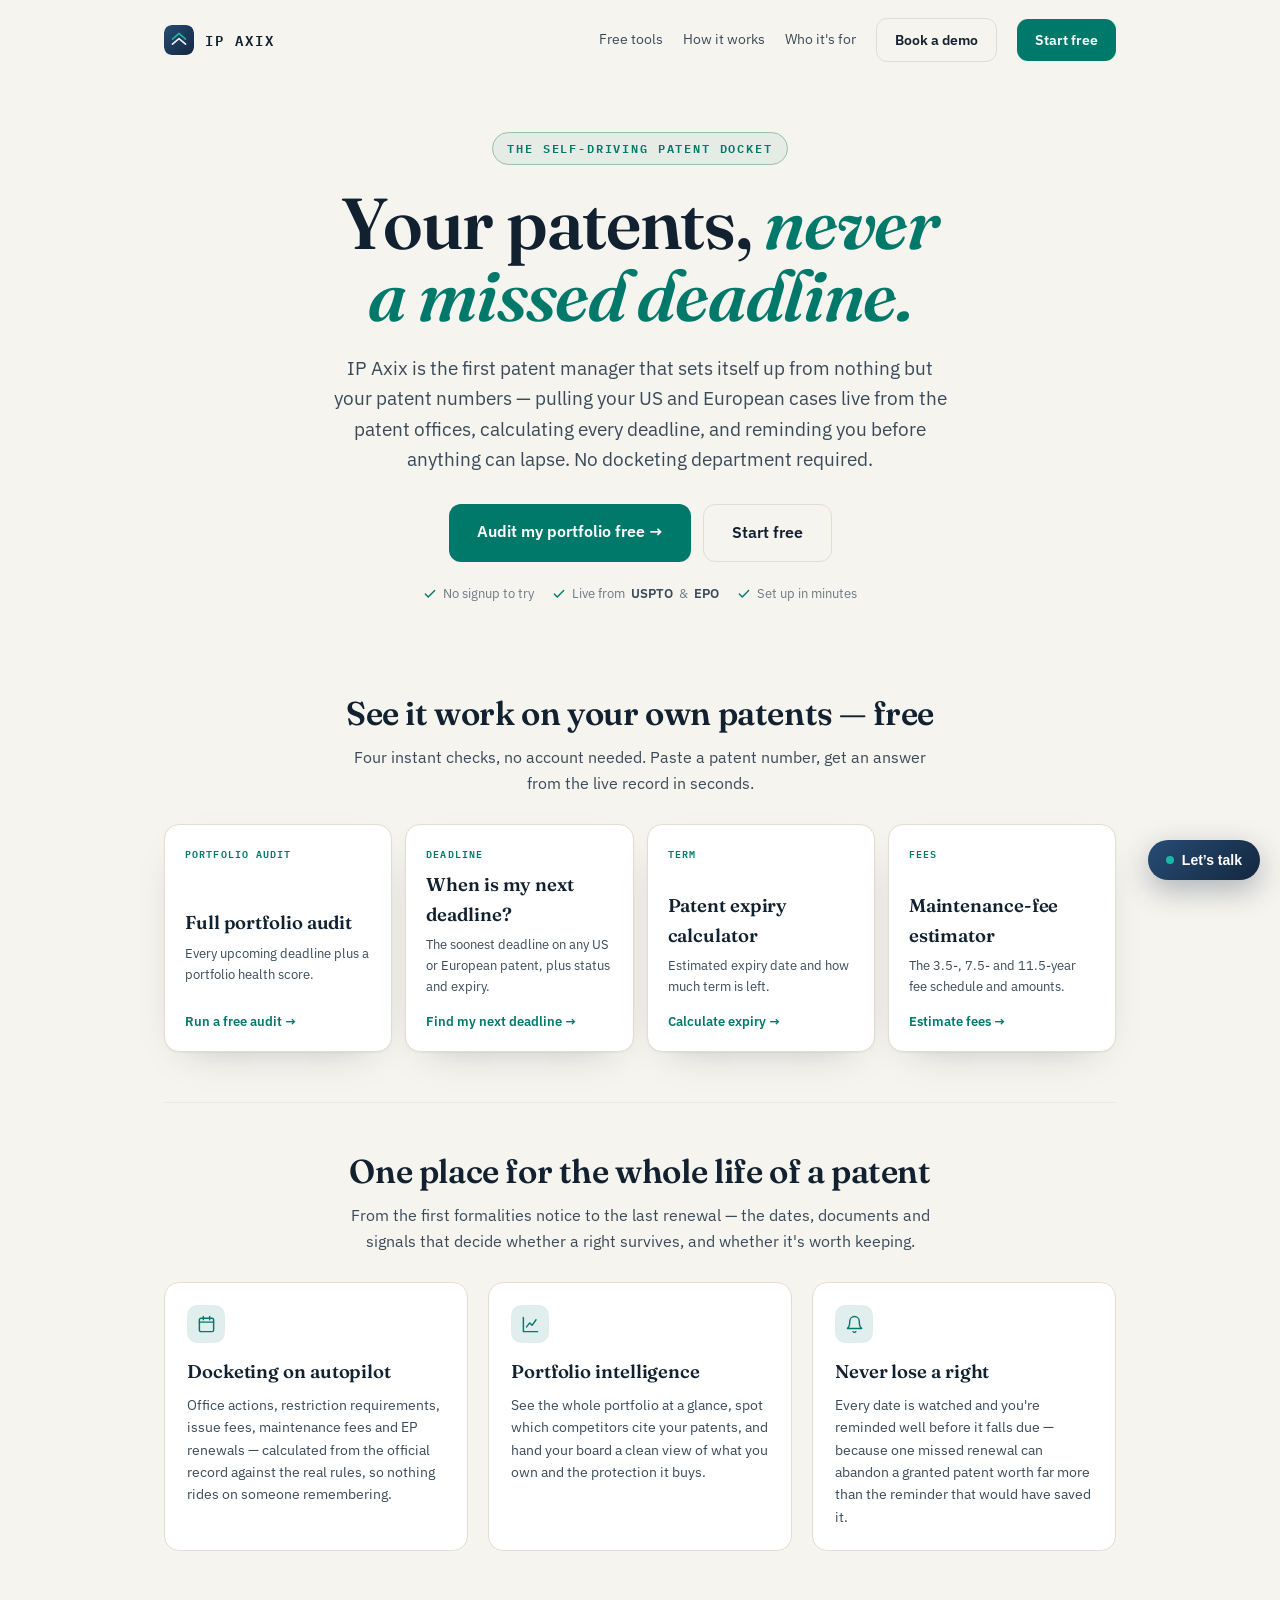
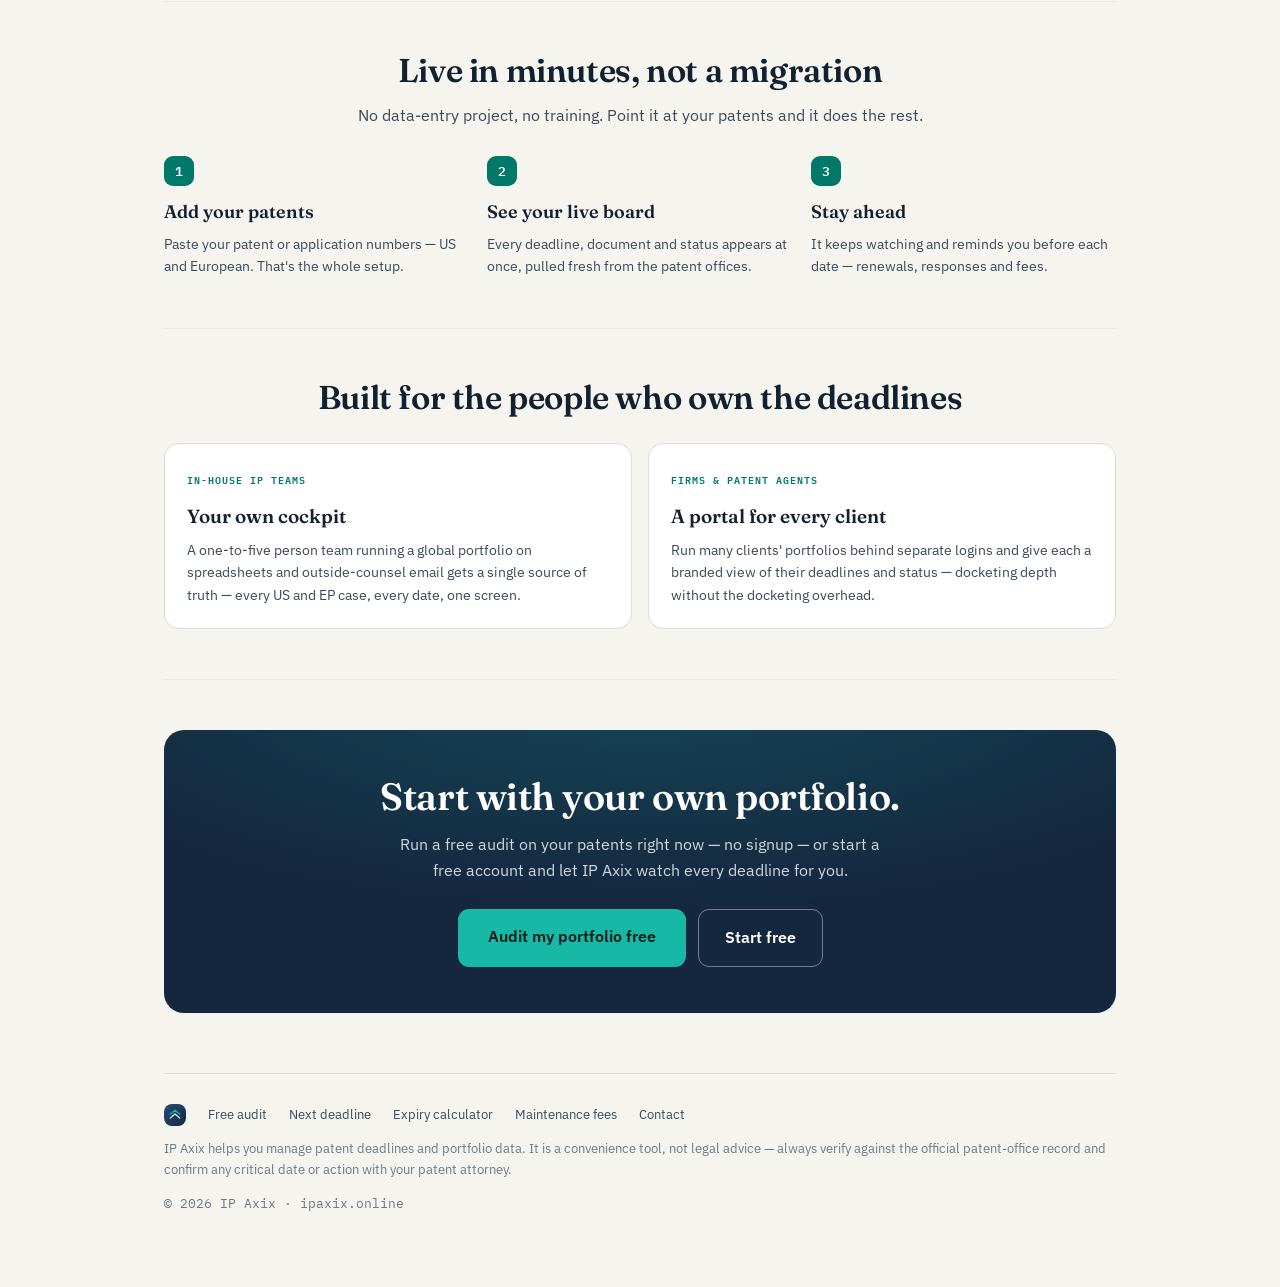
==== index.html @ a0beeca9 "Add files via upload" ====
<!doctype html>
<html lang="en">
<head>
<meta charset="utf-8">
<meta name="viewport" content="width=device-width, initial-scale=1">
<title>IP Axix</title>
<meta name="description" content="The self-driving patent docket. IP Axix pulls your US & European patents from the patent offices, works out every deadline, and reminds you before anything lapses — no docketing department. Try it free, no signup.">
<link rel="preconnect" href="https://fonts.googleapis.com">
<link rel="preconnect" href="https://fonts.gstatic.com" crossorigin>
<link rel="stylesheet" href="https://fonts.googleapis.com/css2?family=Fraunces:opsz,wght@9..144,400;9..144,500;9..144,600;9..144,700&family=IBM+Plex+Sans:wght@400;500;600;700&family=IBM+Plex+Mono:wght@500;600&display=swap">
<style>
  :root{
    --ink:#12212f; --ink-soft:#3a4a58; --paper:#f6f4ef; --card:#ffffff;
    --line:#e2ddd2; --line-soft:#eee9df;
    --navy:#14273F; --teal:#00796b; --teal-bright:#18B8A6; --blue:#1565c0;
    --amber:#b4741a; --green:#2e6b3b;
    --accent:var(--teal); --mut:#6d7a84;
    --shadow:0 1px 2px rgba(18,33,47,.04),0 14px 40px -24px rgba(18,33,47,.34);
  }
  @media (prefers-color-scheme:dark){
    :root{
      --ink:#eef2f4; --ink-soft:#c2ccd2; --paper:#0f171d; --card:#161f27;
      --line:#26333d; --line-soft:#1e2a33;
      --teal:#4fc4b2; --blue:#7fb1ec; --amber:#e0a24d; --green:#7fc78d;
      --mut:#8b99a3; --shadow:0 1px 2px rgba(0,0,0,.3),0 16px 40px -24px rgba(0,0,0,.75);
    }
  }
  *{box-sizing:border-box}
  html{-webkit-text-size-adjust:100%;scroll-behavior:smooth}
  @media (prefers-reduced-motion:reduce){html{scroll-behavior:auto}}
  body{margin:0;background:var(--paper);color:var(--ink);
    font-family:"IBM Plex Sans",system-ui,-apple-system,sans-serif;line-height:1.6;-webkit-font-smoothing:antialiased}
  a{color:inherit}
  ::selection{background:color-mix(in srgb,var(--teal-bright) 30%,transparent)}
  .wrap{max-width:1000px;margin:0 auto;padding:0 24px}
  .mono{font-family:"IBM Plex Mono",ui-monospace,monospace;font-variant-numeric:tabular-nums}

  .logo{display:inline-flex;line-height:0}
  .logo svg{width:30px;height:30px;border-radius:8px;display:block}
  .wordmark{font-family:"IBM Plex Mono",monospace;font-weight:600;letter-spacing:.14em;text-transform:uppercase;font-size:14px;color:var(--ink)}

  nav.top{display:flex;align-items:center;gap:10px 18px;flex-wrap:wrap;padding:18px 0}
  .brand{display:flex;align-items:center;gap:11px;text-decoration:none}
  .nlinks{display:flex;gap:8px 20px;flex-wrap:wrap;margin-left:auto;align-items:center;font-size:13.5px}
  .nlinks a{color:var(--ink-soft);text-decoration:none} .nlinks a:hover{color:var(--accent)}
  .btn{display:inline-block;text-decoration:none;font-weight:600;border-radius:11px;padding:10px 18px;font-size:14px;white-space:nowrap;transition:filter .15s,border-color .15s,transform .15s}
  .btn.primary{background:var(--accent);color:#fff} .btn.primary:hover{filter:brightness(1.07)}
  .btn.ghost{border:1px solid var(--line);color:var(--ink)} .btn.ghost:hover{border-color:var(--accent);color:var(--accent)}

  /* hero */
  header.hero{padding:52px 0 40px;text-align:center;position:relative}
  .kicker{display:inline-flex;align-items:center;gap:8px;font-family:"IBM Plex Mono",monospace;font-size:11.5px;font-weight:600;
    letter-spacing:.16em;text-transform:uppercase;color:var(--accent);border:1px solid color-mix(in srgb,var(--accent) 32%,var(--line));
    border-radius:100px;padding:6px 14px;background:color-mix(in srgb,var(--accent) 7%,transparent)}
  h1{font-family:"Fraunces",Georgia,serif;font-weight:600;font-size:clamp(38px,7vw,72px);line-height:1.0;
    letter-spacing:-.018em;margin:22px auto 0;text-wrap:balance;max-width:15ch}
  h1 em{font-style:italic;color:var(--accent)}
  .sub{font-size:19px;color:var(--ink-soft);max-width:56ch;margin:22px auto 0}
  .herocta{display:flex;gap:12px;flex-wrap:wrap;justify-content:center;margin-top:30px}
  .herocta .btn{padding:15px 28px;font-size:16px;border-radius:12px}
  .herocta .btn.primary:hover{transform:translateY(-1px)}
  .trust{margin-top:22px;font-size:13px;color:var(--mut);display:flex;gap:8px 18px;justify-content:center;flex-wrap:wrap}
  .trust span{display:inline-flex;align-items:center;gap:6px}
  .trust b{color:var(--ink-soft);font-weight:600}
  .tick{width:14px;height:14px;color:var(--accent);flex:0 0 auto}

  section{padding:50px 0}
  section + section{border-top:1px solid var(--line-soft)}
  .center{text-align:center}
  h2{font-family:"Fraunces",Georgia,serif;font-weight:600;font-size:clamp(24px,3.4vw,33px);line-height:1.1;
    margin:0;letter-spacing:-.012em;text-wrap:balance}
  .lede{color:var(--ink-soft);font-size:16px;margin:14px auto 0;max-width:60ch}
  .mt{margin-top:28px}

  /* free tools */
  .tools .grid{display:grid;grid-template-columns:repeat(auto-fit,minmax(216px,1fr));gap:13px}
  .toolcard{display:flex;flex-direction:column;text-decoration:none;background:var(--card);border:1px solid var(--line);border-radius:15px;
    padding:20px;box-shadow:var(--shadow);transition:border-color .15s,transform .15s}
  .toolcard:hover{border-color:var(--accent);transform:translateY(-3px)}
  .toolcard .k{font-family:"IBM Plex Mono",monospace;font-size:10px;font-weight:600;letter-spacing:.11em;text-transform:uppercase;color:var(--accent)}
  .toolcard b{display:block;font-family:"Fraunces",serif;font-size:18.5px;font-weight:600;margin:9px 0 6px;color:var(--ink);letter-spacing:-.005em}
  .toolcard span{font-size:13px;color:var(--ink-soft);flex:1}
  .toolcard .go{margin-top:13px;font-size:12.5px;font-weight:600;color:var(--accent)}

  /* value props */
  .vp{display:grid;grid-template-columns:repeat(auto-fit,minmax(250px,1fr));gap:20px}
  .prop{background:var(--card);border:1px solid var(--line);border-radius:15px;padding:22px 22px}
  .prop h3{font-family:"Fraunces",serif;font-weight:600;font-size:18.5px;margin:0 0 7px;letter-spacing:-.005em}
  .prop p{margin:0;font-size:14px;color:var(--ink-soft)}
  .prop .ic{width:38px;height:38px;border-radius:10px;display:flex;align-items:center;justify-content:center;
    background:color-mix(in srgb,var(--accent) 12%,transparent);color:var(--accent);margin-bottom:14px}
  .prop .ic svg{width:19px;height:19px;fill:none;stroke:currentColor;stroke-width:1.8;stroke-linecap:round;stroke-linejoin:round}

  /* how it works */
  .steps{display:grid;grid-template-columns:repeat(3,1fr);gap:18px}
  @media(max-width:640px){.steps{grid-template-columns:1fr}}
  .step .n{display:inline-flex;align-items:center;justify-content:center;width:30px;height:30px;border-radius:9px;
    font-family:"IBM Plex Mono",monospace;font-size:13px;font-weight:600;color:#fff;background:var(--accent);margin-bottom:12px}
  .step h3{font-family:"Fraunces",serif;font-weight:600;font-size:18px;margin:0 0 6px}
  .step p{margin:0;font-size:14px;color:var(--ink-soft)}

  /* who */
  .who{display:grid;grid-template-columns:1fr 1fr;gap:16px}
  @media(max-width:640px){.who{grid-template-columns:1fr}}
  .whobox{background:var(--card);border:1px solid var(--line);border-radius:15px;padding:22px}
  .whobox .tag{font-family:"IBM Plex Mono",monospace;font-size:10px;font-weight:600;letter-spacing:.1em;text-transform:uppercase;color:var(--accent)}
  .whobox h3{font-family:"Fraunces",serif;font-weight:600;font-size:19px;margin:9px 0 8px}
  .whobox p{margin:0;font-size:14px;color:var(--ink-soft)}

  /* closing */
  .close{background:var(--navy);color:#fff;border-radius:20px;padding:46px 34px;text-align:center;
    background-image:radial-gradient(120% 140% at 50% -20%, rgba(24,184,166,.22), transparent 60%)}
  .close h2{color:#fff;font-size:clamp(26px,4vw,38px)}
  .close p{color:#cdd8e1;font-size:16px;max-width:50ch;margin:14px auto 0}
  .close .btns{display:flex;gap:12px;justify-content:center;flex-wrap:wrap;margin-top:26px}
  .close .btn.primary{background:var(--teal-bright);color:#08201c;padding:15px 30px;font-size:16px}
  .close .btn.line{border:1px solid rgba(255,255,255,.4);color:#fff;padding:15px 26px;font-size:16px}

  footer{border-top:1px solid var(--line);padding:30px 0 60px;color:var(--mut);font-size:12.5px;line-height:1.7;margin-top:10px}
  footer .frow{display:flex;gap:8px 22px;flex-wrap:wrap;margin-bottom:12px;align-items:center}
  footer a{color:var(--ink-soft);text-decoration:none} footer a:hover{color:var(--accent)}
</style>
</head>
<body>
<div class="wrap">
  <nav class="top">
    <a class="brand" href="/">
      <span class="logo"><svg viewBox="0 0 64 64" xmlns="http://www.w3.org/2000/svg" role="img" aria-label="IP Axix">
        <defs><linearGradient id="ipxNav" x1="0" y1="0" x2="1" y2="1"><stop offset="0" stop-color="#264C74"/><stop offset="1" stop-color="#14273F"/></linearGradient></defs>
        <rect width="64" height="64" rx="15" fill="url(#ipxNav)"/>
        <polyline points="18,41 32,29 46,41" fill="none" stroke="#EAF1F8" stroke-width="3.4" stroke-linecap="round" stroke-linejoin="round"/>
        <polyline points="18,30 32,18 46,30" fill="none" stroke="#18B8A6" stroke-width="3.4" stroke-linecap="round" stroke-linejoin="round"/>
      </svg></span>
      <span class="wordmark">IP Axix</span>
    </a>
    <div class="nlinks">
      <a href="#tools">Free tools</a>
      <a href="#how">How it works</a>
      <a href="#who">Who it's for</a>
      <a class="btn ghost" href="https://calendly.com/ipaxix/intro-call" target="_blank" rel="noopener">Book a demo</a>
      <a class="btn primary" href="https://patent-platform.vercel.app">Start free</a>
    </div>
  </nav>

  <header class="hero">
    <span class="kicker">The self-driving patent docket</span>
    <h1>Your patents, <em>never a missed deadline.</em></h1>
    <p class="sub">IP Axix is the first patent manager that sets itself up from nothing but your patent numbers — pulling your US and European cases live from the patent offices, calculating every deadline, and reminding you before anything can lapse. No docketing department required.</p>
    <div class="herocta">
      <a class="btn primary" href="https://audit.ipaxix.online">Audit my portfolio free →</a>
      <a class="btn ghost" href="https://patent-platform.vercel.app">Start free</a>
    </div>
    <div class="trust">
      <span><svg class="tick" viewBox="0 0 24 24" fill="none" stroke="currentColor" stroke-width="2.4" stroke-linecap="round" stroke-linejoin="round"><path d="M20 6 9 17l-5-5"/></svg> No signup to try</span>
      <span><svg class="tick" viewBox="0 0 24 24" fill="none" stroke="currentColor" stroke-width="2.4" stroke-linecap="round" stroke-linejoin="round"><path d="M20 6 9 17l-5-5"/></svg> Live from <b>USPTO</b> &amp; <b>EPO</b></span>
      <span><svg class="tick" viewBox="0 0 24 24" fill="none" stroke="currentColor" stroke-width="2.4" stroke-linecap="round" stroke-linejoin="round"><path d="M20 6 9 17l-5-5"/></svg> Set up in minutes</span>
    </div>
  </header>

  <!-- FREE TOOLS -->
  <section class="tools center" id="tools">
    <h2>See it work on your own patents — free</h2>
    <p class="lede">Four instant checks, no account needed. Paste a patent number, get an answer from the live record in seconds.</p>
    <div class="grid mt" style="text-align:left">
      <a class="toolcard" href="https://audit.ipaxix.online/">
        <span class="k">Portfolio audit</span><b>Full portfolio audit</b>
        <span>Every upcoming deadline plus a portfolio health score.</span>
        <div class="go">Run a free audit →</div>
      </a>
      <a class="toolcard" href="https://audit.ipaxix.online/in-force">
        <span class="k">Deadline</span><b>When is my next deadline?</b>
        <span>The soonest deadline on any US or European patent, plus status and expiry.</span>
        <div class="go">Find my next deadline →</div>
      </a>
      <a class="toolcard" href="https://audit.ipaxix.online/expiry">
        <span class="k">Term</span><b>Patent expiry calculator</b>
        <span>Estimated expiry date and how much term is left.</span>
        <div class="go">Calculate expiry →</div>
      </a>
      <a class="toolcard" href="https://audit.ipaxix.online/annuity">
        <span class="k">Fees</span><b>Maintenance-fee estimator</b>
        <span>The 3.5-, 7.5- and 11.5-year fee schedule and amounts.</span>
        <div class="go">Estimate fees →</div>
      </a>
    </div>
  </section>

  <!-- VALUE -->
  <section id="what">
    <div class="center"><h2>One place for the whole life of a patent</h2>
    <p class="lede">From the first formalities notice to the last renewal — the dates, documents and signals that decide whether a right survives, and whether it's worth keeping.</p></div>
    <div class="vp mt">
      <div class="prop">
        <div class="ic"><svg viewBox="0 0 24 24"><rect x="3" y="4" width="18" height="17" rx="2"/><path d="M3 9h18M8 2v4M16 2v4"/></svg></div>
        <h3>Docketing on autopilot</h3>
        <p>Office actions, restriction requirements, issue fees, maintenance fees and EP renewals — calculated from the official record against the real rules, so nothing rides on someone remembering.</p>
      </div>
      <div class="prop">
        <div class="ic"><svg viewBox="0 0 24 24"><path d="M3 3v18h18"/><path d="M7 15l4-5 3 3 5-7"/></svg></div>
        <h3>Portfolio intelligence</h3>
        <p>See the whole portfolio at a glance, spot which competitors cite your patents, and hand your board a clean view of what you own and the protection it buys.</p>
      </div>
      <div class="prop">
        <div class="ic"><svg viewBox="0 0 24 24"><path d="M18 8a6 6 0 1 0-12 0c0 7-3 9-3 9h18s-3-2-3-9"/><path d="M13.7 21a2 2 0 0 1-3.4 0"/></svg></div>
        <h3>Never lose a right</h3>
        <p>Every date is watched and you're reminded well before it falls due — because one missed renewal can abandon a granted patent worth far more than the reminder that would have saved it.</p>
      </div>
    </div>
  </section>

  <!-- HOW -->
  <section id="how">
    <div class="center"><h2>Live in minutes, not a migration</h2>
    <p class="lede">No data-entry project, no training. Point it at your patents and it does the rest.</p></div>
    <div class="steps mt">
      <div class="step"><div class="n">1</div><h3>Add your patents</h3><p>Paste your patent or application numbers — US and European. That's the whole setup.</p></div>
      <div class="step"><div class="n">2</div><h3>See your live board</h3><p>Every deadline, document and status appears at once, pulled fresh from the patent offices.</p></div>
      <div class="step"><div class="n">3</div><h3>Stay ahead</h3><p>It keeps watching and reminds you before each date — renewals, responses and fees.</p></div>
    </div>
  </section>

  <!-- WHO -->
  <section id="who">
    <div class="center"><h2>Built for the people who own the deadlines</h2></div>
    <div class="who mt">
      <div class="whobox"><span class="tag">In-house IP teams</span><h3>Your own cockpit</h3>
        <p>A one-to-five person team running a global portfolio on spreadsheets and outside-counsel email gets a single source of truth — every US and EP case, every date, one screen.</p></div>
      <div class="whobox"><span class="tag">Firms &amp; patent agents</span><h3>A portal for every client</h3>
        <p>Run many clients' portfolios behind separate logins and give each a branded view of their deadlines and status — docketing depth without the docketing overhead.</p></div>
    </div>
  </section>

  <section>
    <div class="close">
      <h2>Start with your own portfolio.</h2>
      <p>Run a free audit on your patents right now — no signup — or start a free account and let IP Axix watch every deadline for you.</p>
      <div class="btns">
        <a class="btn primary" href="https://audit.ipaxix.online">Audit my portfolio free</a>
        <a class="btn line" href="https://patent-platform.vercel.app">Start free</a>
      </div>
    </div>
  </section>

  <footer>
    <div class="frow">
      <span class="logo"><svg viewBox="0 0 64 64" xmlns="http://www.w3.org/2000/svg" role="img" aria-label="IP Axix" style="width:22px;height:22px">
        <defs><linearGradient id="ipxFoot" x1="0" y1="0" x2="1" y2="1"><stop offset="0" stop-color="#264C74"/><stop offset="1" stop-color="#14273F"/></linearGradient></defs>
        <rect width="64" height="64" rx="15" fill="url(#ipxFoot)"/>
        <polyline points="18,41 32,29 46,41" fill="none" stroke="#EAF1F8" stroke-width="3.4" stroke-linecap="round" stroke-linejoin="round"/>
        <polyline points="18,30 32,18 46,30" fill="none" stroke="#18B8A6" stroke-width="3.4" stroke-linecap="round" stroke-linejoin="round"/>
      </svg></span>
      <a href="https://audit.ipaxix.online/">Free audit</a>
      <a href="https://audit.ipaxix.online/in-force">Next deadline</a>
      <a href="https://audit.ipaxix.online/expiry">Expiry calculator</a>
      <a href="https://audit.ipaxix.online/annuity">Maintenance fees</a>
      <a href="mailto:hello@ipaxix.online">Contact</a>
    </div>
    <p>IP Axix helps you manage patent deadlines and portfolio data. It is a convenience tool, not legal advice — always verify against the official patent-office record and confirm any critical date or action with your patent attorney.</p>
    <p class="mono">© 2026 IP Axix · ipaxix.online</p>
  </footer>
</div>
<script>
(function(){
  var CONTACT="https://ooanilhblskuaasxyimw.supabase.co/functions/v1/contact-message";
  var KEY="sb_publishable_dQBbAXx5l_buD3m-HQieTA_UBQA125h";
  var BOOK="https://calendly.com/ipaxix/intro-call";  /* ← replace with your Calendly / Cal.com link */
  function $(id){return document.getElementById(id);}
  var w=document.createElement("div"); w.id="ipx-connect";
  w.innerHTML=
    '<style>'+
    '#ipx-connect{position:fixed;right:20px;bottom:20px;z-index:99999;font-family:inherit}'+
    '#ipx-connect *{box-sizing:border-box}'+
    '.ipxfab{display:inline-flex;align-items:center;gap:8px;border:none;cursor:pointer;color:#fff;background:linear-gradient(135deg,#264C74,#14273F);font-size:14px;font-weight:700;padding:12px 18px;border-radius:26px;box-shadow:0 10px 30px rgba(20,39,63,.32);transition:transform .15s ease,box-shadow .15s ease}'+
    '.ipxfab:hover{transform:translateY(-1px);box-shadow:0 14px 36px rgba(20,39,63,.4)}'+
    '.ipxfab .dot{width:8px;height:8px;border-radius:50%;background:#18B8A6;animation:ipxpulse 2s infinite}'+
    '@keyframes ipxpulse{0%{box-shadow:0 0 0 0 rgba(24,184,166,.5)}70%{box-shadow:0 0 0 8px rgba(24,184,166,0)}100%{box-shadow:0 0 0 0 rgba(24,184,166,0)}}'+
    '.ipxpanel{position:absolute;right:0;bottom:60px;width:340px;max-width:88vw;background:#fff;color:#14273F;border:1px solid #e2e7ee;border-radius:16px;box-shadow:0 24px 60px rgba(20,39,63,.28);overflow:hidden;animation:ipxin .18s ease}'+
    '@keyframes ipxin{from{opacity:0;transform:translateY(8px)}to{opacity:1;transform:none}}'+
    '.ipxtop{background:linear-gradient(135deg,#264C74,#14273F);color:#fff;padding:16px 18px;position:relative}'+
    '.ipxtop b{font-size:15px;font-weight:800;display:block}.ipxtop p{margin:6px 0 0;font-size:12.5px;line-height:1.5;color:#c7d4e6}'+
    '.ipxx{position:absolute;top:12px;right:12px;background:rgba(255,255,255,.15);border:none;color:#fff;width:26px;height:26px;border-radius:50%;cursor:pointer;font-size:16px;line-height:1}'+
    '.ipxbody{padding:14px 16px}'+
    '.ipxbook{display:flex;align-items:center;justify-content:center;gap:8px;width:100%;text-decoration:none;background:#18B8A6;color:#08312c;font-weight:800;font-size:13.5px;padding:11px;border-radius:10px;margin-bottom:8px}'+
    '.ipxor{display:flex;align-items:center;gap:8px;color:#8a97a8;font-size:11px;margin:10px 2px}.ipxor:before,.ipxor:after{content:"";height:1px;background:#e2e7ee;flex:1}'+
    '#ipx-connect input,#ipx-connect textarea{width:100%;border:1px solid #d7dee8;border-radius:9px;padding:9px 11px;font:inherit;font-size:13px;margin-bottom:7px;background:#fafbfd;color:#14273F}'+
    '#ipx-connect input:focus,#ipx-connect textarea:focus{outline:none;border-color:#264C74;background:#fff}'+
    '.ipxsend{width:100%;border:none;cursor:pointer;background:#14273F;color:#fff;font-weight:800;font-size:13.5px;padding:11px;border-radius:10px}.ipxsend:disabled{opacity:.6;cursor:default}'+
    '.ipxnote{font-size:10.5px;color:#8a97a8;line-height:1.5;margin-top:8px}.ipxstatus{font-size:12px;margin-top:8px}'+
    '.ipxok{padding:18px 4px;text-align:center}.ipxok .big{font-size:15px;font-weight:800;color:#0e7c68}.ipxok p{font-size:12.5px;color:#5a6b80;margin:6px 0 0;line-height:1.5}'+
    '</style>'+
    '<button class="ipxfab" id="ipxFab"><span class="dot"></span>Let’s talk</button>'+
    '<div class="ipxpanel" id="ipxPanel" hidden>'+
      '<div class="ipxtop"><button class="ipxx" id="ipxX" aria-label="Close">×</button><b>Talk to a docket specialist</b><p>See your whole US &amp; European portfolio monitored in minutes. Book a quick walkthrough — or leave a message and we’ll reply within one business day.</p></div>'+
      '<div class="ipxbody" id="ipxBody">'+
        '<a class="ipxbook" id="ipxBook" href="'+BOOK+'" target="_blank" rel="noopener">📅 Book a 20-min walkthrough</a>'+
        '<div class="ipxor"><span>or send a message</span></div>'+
        '<form id="ipxForm">'+
          '<input id="ipxName" placeholder="Your name" autocomplete="name">'+
          '<input id="ipxEmail" type="email" placeholder="Work email" autocomplete="email">'+
          '<input id="ipxCo" placeholder="Company (optional)" autocomplete="organization">'+
          '<textarea id="ipxMsg" placeholder="What would you like help with?" rows="3"></textarea>'+
          '<button class="ipxsend" id="ipxSend" type="submit">Send message</button>'+
          '<div class="ipxstatus" id="ipxStatus"></div>'+
          '<div class="ipxnote">We’ll only use your details to reply. No spam, ever.</div>'+
        '</form>'+
      '</div>'+
    '</div>';
  document.body.appendChild(w);
  var panel=$("ipxPanel");
  $("ipxFab").addEventListener("click",function(){ if(panel.hidden){ panel.hidden=false; setTimeout(function(){var n=$("ipxName"); if(n)n.focus();},50);} else panel.hidden=true; });
  $("ipxX").addEventListener("click",function(){ panel.hidden=true; });
  $("ipxForm").addEventListener("submit",function(e){
    e.preventDefault();
    var email=($("ipxEmail").value||"").trim(), msg=($("ipxMsg").value||"").trim(), st=$("ipxStatus");
    if(!/^[^@\s]+@[^@\s]+\.[^@\s]+$/.test(email)){ st.style.color="#B00020"; st.textContent="Please enter a valid email address."; return; }
    if(msg.length<2){ st.style.color="#B00020"; st.textContent="Please add a short message."; return; }
    var btn=$("ipxSend"); btn.disabled=true; st.style.color="#5a6b80"; st.textContent="Sending…";
    fetch(CONTACT,{method:"POST",headers:{"Content-Type":"application/json","apikey":KEY},body:JSON.stringify({name:($("ipxName").value||"").trim(),email:email,company:($("ipxCo").value||"").trim(),message:msg,source:"website"})})
      .then(function(r){return r.json();}).then(function(j){
        if(j&&j.ok){ $("ipxBody").innerHTML='<div class="ipxok"><div class="big">✓ Message sent</div><p>Thanks — we’ve got your note and will reply within one business day.</p></div>'; }
        else { btn.disabled=false; st.style.color="#B00020"; st.textContent=(j&&j.error)||"Could not send — please try again."; }
      }).catch(function(){ btn.disabled=false; st.style.color="#B00020"; st.textContent="Could not send — please try again."; });
  });
})();
</script>
</body>
</html>
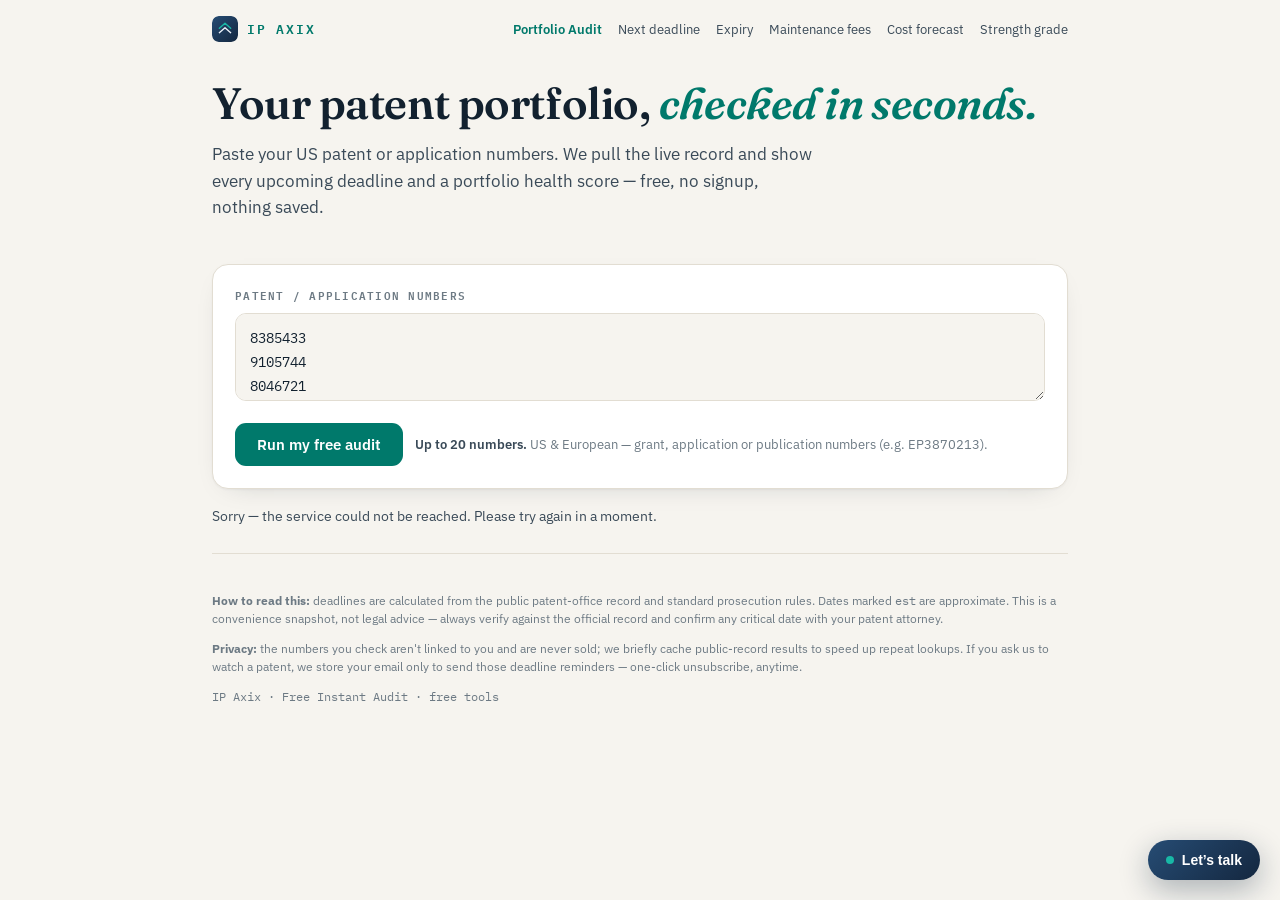
==== commit 638315cf: "Add files via upload" ====
--- a/index.html
+++ b/index.html
@@ -3,325 +3,79 @@
 <head>
 <meta charset="utf-8">
 <meta name="viewport" content="width=device-width, initial-scale=1">
-<title>IP Axix</title>
-<meta name="description" content="The self-driving patent docket. IP Axix pulls your US & European patents from the patent offices, works out every deadline, and reminds you before anything lapses — no docketing department. Try it free, no signup.">
+<title>Free Patent Portfolio Audit — IP Axix</title>
+<meta name="description" content="Paste your US patent numbers and get an instant deadline board and portfolio health score — free, no signup. From IP Axix.">
 <link rel="preconnect" href="https://fonts.googleapis.com">
 <link rel="preconnect" href="https://fonts.gstatic.com" crossorigin>
 <link rel="stylesheet" href="https://fonts.googleapis.com/css2?family=Fraunces:opsz,wght@9..144,400;9..144,500;9..144,600;9..144,700&family=IBM+Plex+Sans:wght@400;500;600;700&family=IBM+Plex+Mono:wght@500;600&display=swap">
-<style>
-  :root{
-    --ink:#12212f; --ink-soft:#3a4a58; --paper:#f6f4ef; --card:#ffffff;
-    --line:#e2ddd2; --line-soft:#eee9df;
-    --navy:#14273F; --teal:#00796b; --teal-bright:#18B8A6; --blue:#1565c0;
-    --amber:#b4741a; --green:#2e6b3b;
-    --accent:var(--teal); --mut:#6d7a84;
-    --shadow:0 1px 2px rgba(18,33,47,.04),0 14px 40px -24px rgba(18,33,47,.34);
-  }
-  @media (prefers-color-scheme:dark){
-    :root{
-      --ink:#eef2f4; --ink-soft:#c2ccd2; --paper:#0f171d; --card:#161f27;
-      --line:#26333d; --line-soft:#1e2a33;
-      --teal:#4fc4b2; --blue:#7fb1ec; --amber:#e0a24d; --green:#7fc78d;
-      --mut:#8b99a3; --shadow:0 1px 2px rgba(0,0,0,.3),0 16px 40px -24px rgba(0,0,0,.75);
-    }
-  }
-  *{box-sizing:border-box}
-  html{-webkit-text-size-adjust:100%;scroll-behavior:smooth}
-  @media (prefers-reduced-motion:reduce){html{scroll-behavior:auto}}
-  body{margin:0;background:var(--paper);color:var(--ink);
-    font-family:"IBM Plex Sans",system-ui,-apple-system,sans-serif;line-height:1.6;-webkit-font-smoothing:antialiased}
-  a{color:inherit}
-  ::selection{background:color-mix(in srgb,var(--teal-bright) 30%,transparent)}
-  .wrap{max-width:1000px;margin:0 auto;padding:0 24px}
-  .mono{font-family:"IBM Plex Mono",ui-monospace,monospace;font-variant-numeric:tabular-nums}
-
-  .logo{display:inline-flex;line-height:0}
-  .logo svg{width:30px;height:30px;border-radius:8px;display:block}
-  .wordmark{font-family:"IBM Plex Mono",monospace;font-weight:600;letter-spacing:.14em;text-transform:uppercase;font-size:14px;color:var(--ink)}
-
-  nav.top{display:flex;align-items:center;gap:10px 18px;flex-wrap:wrap;padding:18px 0}
-  .brand{display:flex;align-items:center;gap:11px;text-decoration:none}
-  .nlinks{display:flex;gap:8px 20px;flex-wrap:wrap;margin-left:auto;align-items:center;font-size:13.5px}
-  .nlinks a{color:var(--ink-soft);text-decoration:none} .nlinks a:hover{color:var(--accent)}
-  .btn{display:inline-block;text-decoration:none;font-weight:600;border-radius:11px;padding:10px 18px;font-size:14px;white-space:nowrap;transition:filter .15s,border-color .15s,transform .15s}
-  .btn.primary{background:var(--accent);color:#fff} .btn.primary:hover{filter:brightness(1.07)}
-  .btn.ghost{border:1px solid var(--line);color:var(--ink)} .btn.ghost:hover{border-color:var(--accent);color:var(--accent)}
-
-  /* hero */
-  header.hero{padding:52px 0 40px;text-align:center;position:relative}
-  .kicker{display:inline-flex;align-items:center;gap:8px;font-family:"IBM Plex Mono",monospace;font-size:11.5px;font-weight:600;
-    letter-spacing:.16em;text-transform:uppercase;color:var(--accent);border:1px solid color-mix(in srgb,var(--accent) 32%,var(--line));
-    border-radius:100px;padding:6px 14px;background:color-mix(in srgb,var(--accent) 7%,transparent)}
-  h1{font-family:"Fraunces",Georgia,serif;font-weight:600;font-size:clamp(38px,7vw,72px);line-height:1.0;
-    letter-spacing:-.018em;margin:22px auto 0;text-wrap:balance;max-width:15ch}
-  h1 em{font-style:italic;color:var(--accent)}
-  .sub{font-size:19px;color:var(--ink-soft);max-width:56ch;margin:22px auto 0}
-  .herocta{display:flex;gap:12px;flex-wrap:wrap;justify-content:center;margin-top:30px}
-  .herocta .btn{padding:15px 28px;font-size:16px;border-radius:12px}
-  .herocta .btn.primary:hover{transform:translateY(-1px)}
-  .trust{margin-top:22px;font-size:13px;color:var(--mut);display:flex;gap:8px 18px;justify-content:center;flex-wrap:wrap}
-  .trust span{display:inline-flex;align-items:center;gap:6px}
-  .trust b{color:var(--ink-soft);font-weight:600}
-  .tick{width:14px;height:14px;color:var(--accent);flex:0 0 auto}
-
-  section{padding:50px 0}
-  section + section{border-top:1px solid var(--line-soft)}
-  .center{text-align:center}
-  h2{font-family:"Fraunces",Georgia,serif;font-weight:600;font-size:clamp(24px,3.4vw,33px);line-height:1.1;
-    margin:0;letter-spacing:-.012em;text-wrap:balance}
-  .lede{color:var(--ink-soft);font-size:16px;margin:14px auto 0;max-width:60ch}
-  .mt{margin-top:28px}
-
-  /* free tools */
-  .tools .grid{display:grid;grid-template-columns:repeat(auto-fit,minmax(216px,1fr));gap:13px}
-  .toolcard{display:flex;flex-direction:column;text-decoration:none;background:var(--card);border:1px solid var(--line);border-radius:15px;
-    padding:20px;box-shadow:var(--shadow);transition:border-color .15s,transform .15s}
-  .toolcard:hover{border-color:var(--accent);transform:translateY(-3px)}
-  .toolcard .k{font-family:"IBM Plex Mono",monospace;font-size:10px;font-weight:600;letter-spacing:.11em;text-transform:uppercase;color:var(--accent)}
-  .toolcard b{display:block;font-family:"Fraunces",serif;font-size:18.5px;font-weight:600;margin:9px 0 6px;color:var(--ink);letter-spacing:-.005em}
-  .toolcard span{font-size:13px;color:var(--ink-soft);flex:1}
-  .toolcard .go{margin-top:13px;font-size:12.5px;font-weight:600;color:var(--accent)}
-
-  /* value props */
-  .vp{display:grid;grid-template-columns:repeat(auto-fit,minmax(250px,1fr));gap:20px}
-  .prop{background:var(--card);border:1px solid var(--line);border-radius:15px;padding:22px 22px}
-  .prop h3{font-family:"Fraunces",serif;font-weight:600;font-size:18.5px;margin:0 0 7px;letter-spacing:-.005em}
-  .prop p{margin:0;font-size:14px;color:var(--ink-soft)}
-  .prop .ic{width:38px;height:38px;border-radius:10px;display:flex;align-items:center;justify-content:center;
-    background:color-mix(in srgb,var(--accent) 12%,transparent);color:var(--accent);margin-bottom:14px}
-  .prop .ic svg{width:19px;height:19px;fill:none;stroke:currentColor;stroke-width:1.8;stroke-linecap:round;stroke-linejoin:round}
-
-  /* how it works */
-  .steps{display:grid;grid-template-columns:repeat(3,1fr);gap:18px}
-  @media(max-width:640px){.steps{grid-template-columns:1fr}}
-  .step .n{display:inline-flex;align-items:center;justify-content:center;width:30px;height:30px;border-radius:9px;
-    font-family:"IBM Plex Mono",monospace;font-size:13px;font-weight:600;color:#fff;background:var(--accent);margin-bottom:12px}
-  .step h3{font-family:"Fraunces",serif;font-weight:600;font-size:18px;margin:0 0 6px}
-  .step p{margin:0;font-size:14px;color:var(--ink-soft)}
-
-  /* who */
-  .who{display:grid;grid-template-columns:1fr 1fr;gap:16px}
-  @media(max-width:640px){.who{grid-template-columns:1fr}}
-  .whobox{background:var(--card);border:1px solid var(--line);border-radius:15px;padding:22px}
-  .whobox .tag{font-family:"IBM Plex Mono",monospace;font-size:10px;font-weight:600;letter-spacing:.1em;text-transform:uppercase;color:var(--accent)}
-  .whobox h3{font-family:"Fraunces",serif;font-weight:600;font-size:19px;margin:9px 0 8px}
-  .whobox p{margin:0;font-size:14px;color:var(--ink-soft)}
-
-  /* closing */
-  .close{background:var(--navy);color:#fff;border-radius:20px;padding:46px 34px;text-align:center;
-    background-image:radial-gradient(120% 140% at 50% -20%, rgba(24,184,166,.22), transparent 60%)}
-  .close h2{color:#fff;font-size:clamp(26px,4vw,38px)}
-  .close p{color:#cdd8e1;font-size:16px;max-width:50ch;margin:14px auto 0}
-  .close .btns{display:flex;gap:12px;justify-content:center;flex-wrap:wrap;margin-top:26px}
-  .close .btn.primary{background:var(--teal-bright);color:#08201c;padding:15px 30px;font-size:16px}
-  .close .btn.line{border:1px solid rgba(255,255,255,.4);color:#fff;padding:15px 26px;font-size:16px}
-
-  footer{border-top:1px solid var(--line);padding:30px 0 60px;color:var(--mut);font-size:12.5px;line-height:1.7;margin-top:10px}
-  footer .frow{display:flex;gap:8px 22px;flex-wrap:wrap;margin-bottom:12px;align-items:center}
-  footer a{color:var(--ink-soft);text-decoration:none} footer a:hover{color:var(--accent)}
-</style>
+<link rel="stylesheet" href="tools.css">
 </head>
 <body>
 <div class="wrap">
-  <nav class="top">
-    <a class="brand" href="/">
-      <span class="logo"><svg viewBox="0 0 64 64" xmlns="http://www.w3.org/2000/svg" role="img" aria-label="IP Axix">
-        <defs><linearGradient id="ipxNav" x1="0" y1="0" x2="1" y2="1"><stop offset="0" stop-color="#264C74"/><stop offset="1" stop-color="#14273F"/></linearGradient></defs>
-        <rect width="64" height="64" rx="15" fill="url(#ipxNav)"/>
-        <polyline points="18,41 32,29 46,41" fill="none" stroke="#EAF1F8" stroke-width="3.4" stroke-linecap="round" stroke-linejoin="round"/>
-        <polyline points="18,30 32,18 46,30" fill="none" stroke="#18B8A6" stroke-width="3.4" stroke-linecap="round" stroke-linejoin="round"/>
-      </svg></span>
-      <span class="wordmark">IP Axix</span>
-    </a>
-    <div class="nlinks">
-      <a href="#tools">Free tools</a>
-      <a href="#how">How it works</a>
-      <a href="#who">Who it's for</a>
-      <a class="btn ghost" href="https://calendly.com/ipaxix/intro-call" target="_blank" rel="noopener">Book a demo</a>
-      <a class="btn primary" href="https://patent-platform.vercel.app">Start free</a>
+  <nav class="topnav">
+    <a class="brand" href="https://ipaxix.online"><span class="logo"><svg viewBox="0 0 64 64" xmlns="http://www.w3.org/2000/svg" role="img" aria-label="IP Axix"><defs><linearGradient id="ipxT" x1="0" y1="0" x2="1" y2="1"><stop offset="0" stop-color="#264C74"/><stop offset="1" stop-color="#14273F"/></linearGradient></defs><rect width="64" height="64" rx="15" fill="url(#ipxT)"/><polyline points="18,41 32,29 46,41" fill="none" stroke="#EAF1F8" stroke-width="3.4" stroke-linecap="round" stroke-linejoin="round"/><polyline points="18,30 32,18 46,30" fill="none" stroke="#18B8A6" stroke-width="3.4" stroke-linecap="round" stroke-linejoin="round"/></svg></span> IP Axix</a>
+    <div class="navlinks">
+      <a href="/" class="on">Portfolio Audit</a>
+      <a href="/in-force">Next deadline</a>
+      <a href="/expiry">Expiry</a>
+      <a href="/annuity">Maintenance fees</a>
+      <a href="/forecast">Cost forecast</a>
+      <a href="/grade">Strength grade</a>
     </div>
   </nav>
-
-  <header class="hero">
-    <span class="kicker">The self-driving patent docket</span>
-    <h1>Your patents, <em>never a missed deadline.</em></h1>
-    <p class="sub">IP Axix is the first patent manager that sets itself up from nothing but your patent numbers — pulling your US and European cases live from the patent offices, calculating every deadline, and reminding you before anything can lapse. No docketing department required.</p>
-    <div class="herocta">
-      <a class="btn primary" href="https://audit.ipaxix.online">Audit my portfolio free →</a>
-      <a class="btn ghost" href="https://patent-platform.vercel.app">Start free</a>
-    </div>
-    <div class="trust">
-      <span><svg class="tick" viewBox="0 0 24 24" fill="none" stroke="currentColor" stroke-width="2.4" stroke-linecap="round" stroke-linejoin="round"><path d="M20 6 9 17l-5-5"/></svg> No signup to try</span>
-      <span><svg class="tick" viewBox="0 0 24 24" fill="none" stroke="currentColor" stroke-width="2.4" stroke-linecap="round" stroke-linejoin="round"><path d="M20 6 9 17l-5-5"/></svg> Live from <b>USPTO</b> &amp; <b>EPO</b></span>
-      <span><svg class="tick" viewBox="0 0 24 24" fill="none" stroke="currentColor" stroke-width="2.4" stroke-linecap="round" stroke-linejoin="round"><path d="M20 6 9 17l-5-5"/></svg> Set up in minutes</span>
-    </div>
+  <header class="mast">
+    <h1>Your patent portfolio, <em>checked in seconds.</em></h1>
+    <p class="lede">Paste your US patent or application numbers. We pull the live record and show every upcoming deadline and a portfolio health score — free, no signup, nothing saved.</p>
   </header>
 
-  <!-- FREE TOOLS -->
-  <section class="tools center" id="tools">
-    <h2>See it work on your own patents — free</h2>
-    <p class="lede">Four instant checks, no account needed. Paste a patent number, get an answer from the live record in seconds.</p>
-    <div class="grid mt" style="text-align:left">
-      <a class="toolcard" href="https://audit.ipaxix.online/">
-        <span class="k">Portfolio audit</span><b>Full portfolio audit</b>
-        <span>Every upcoming deadline plus a portfolio health score.</span>
-        <div class="go">Run a free audit →</div>
-      </a>
-      <a class="toolcard" href="https://audit.ipaxix.online/in-force">
-        <span class="k">Deadline</span><b>When is my next deadline?</b>
-        <span>The soonest deadline on any US or European patent, plus status and expiry.</span>
-        <div class="go">Find my next deadline →</div>
-      </a>
-      <a class="toolcard" href="https://audit.ipaxix.online/expiry">
-        <span class="k">Term</span><b>Patent expiry calculator</b>
-        <span>Estimated expiry date and how much term is left.</span>
-        <div class="go">Calculate expiry →</div>
-      </a>
-      <a class="toolcard" href="https://audit.ipaxix.online/annuity">
-        <span class="k">Fees</span><b>Maintenance-fee estimator</b>
-        <span>The 3.5-, 7.5- and 11.5-year fee schedule and amounts.</span>
-        <div class="go">Estimate fees →</div>
-      </a>
+  <section class="panel inputcard">
+    <label class="field" for="pn">Patent / application numbers</label>
+    <textarea id="pn" spellcheck="false" placeholder="e.g.  US 8,385,433&#10;9,105,744&#10;EP3870213"></textarea>
+    <div class="row">
+      <button class="go" id="run">Run my free audit</button>
+      <button class="ghost" id="share" hidden>Copy shareable link</button>
+      <span class="hint"><b>Up to 20 numbers.</b> US &amp; European — grant, application or publication numbers (e.g. EP3870213).</span>
     </div>
   </section>
 
-  <!-- VALUE -->
-  <section id="what">
-    <div class="center"><h2>One place for the whole life of a patent</h2>
-    <p class="lede">From the first formalities notice to the last renewal — the dates, documents and signals that decide whether a right survives, and whether it's worth keeping.</p></div>
-    <div class="vp mt">
-      <div class="prop">
-        <div class="ic"><svg viewBox="0 0 24 24"><rect x="3" y="4" width="18" height="17" rx="2"/><path d="M3 9h18M8 2v4M16 2v4"/></svg></div>
-        <h3>Docketing on autopilot</h3>
-        <p>Office actions, restriction requirements, issue fees, maintenance fees and EP renewals — calculated from the official record against the real rules, so nothing rides on someone remembering.</p>
+  <div id="status" hidden></div>
+
+  <main id="results" hidden>
+    <section class="panel scorecard">
+      <div class="gauge">
+        <svg width="104" height="104" viewBox="0 0 104 104">
+          <circle cx="52" cy="52" r="44" fill="none" stroke="var(--line)" stroke-width="10"></circle>
+          <circle id="ring" cx="52" cy="52" r="44" fill="none" stroke="var(--accent)" stroke-width="10" stroke-linecap="round" stroke-dasharray="276.5" stroke-dashoffset="276.5"></circle>
+        </svg>
+        <div class="val"><b id="scoreNum">—</b><span>Health</span></div>
       </div>
-      <div class="prop">
-        <div class="ic"><svg viewBox="0 0 24 24"><path d="M3 3v18h18"/><path d="M7 15l4-5 3 3 5-7"/></svg></div>
-        <h3>Portfolio intelligence</h3>
-        <p>See the whole portfolio at a glance, spot which competitors cite your patents, and hand your board a clean view of what you own and the protection it buys.</p>
-      </div>
-      <div class="prop">
-        <div class="ic"><svg viewBox="0 0 24 24"><path d="M18 8a6 6 0 1 0-12 0c0 7-3 9-3 9h18s-3-2-3-9"/><path d="M13.7 21a2 2 0 0 1-3.4 0"/></svg></div>
-        <h3>Never lose a right</h3>
-        <p>Every date is watched and you're reminded well before it falls due — because one missed renewal can abandon a granted patent worth far more than the reminder that would have saved it.</p>
+      <div class="scoretext"><h2 id="scoreHead">Portfolio health</h2><p id="scoreSub"></p></div>
+    </section>
+    <div class="tiles" id="tiles"></div>
+    <div class="plist" id="plist"></div>
+    <div class="capture" id="capture" hidden></div>
+    <section class="cta">
+      <h2>Never chase these dates by hand again.</h2>
+      <p>This snapshot is a one-time look. In the full tool your whole portfolio — US and European — stays synced, every deadline is monitored, and you get reminders before anything is at risk.</p>
+      <div class="btns"><a class="primary" id="ctaStart" href="#">Book a walkthrough</a><a class="secondary" id="ctaDemo" href="#">Send us a message</a></div>
+    </section>
+    <div class="more">
+      <h3>More free tools</h3>
+      <div class="grid">
+        <a href="/in-force"><b>When is my next deadline?</b><span>The soonest deadline on any US or European patent.</span></a>
+        <a href="/expiry"><b>Patent expiry calculator</b><span>When a patent's term runs out.</span></a>
+        <a href="/annuity"><b>Maintenance-fee estimator</b><span>What the USPTO fees will cost.</span></a>
       </div>
     </div>
-  </section>
-
-  <!-- HOW -->
-  <section id="how">
-    <div class="center"><h2>Live in minutes, not a migration</h2>
-    <p class="lede">No data-entry project, no training. Point it at your patents and it does the rest.</p></div>
-    <div class="steps mt">
-      <div class="step"><div class="n">1</div><h3>Add your patents</h3><p>Paste your patent or application numbers — US and European. That's the whole setup.</p></div>
-      <div class="step"><div class="n">2</div><h3>See your live board</h3><p>Every deadline, document and status appears at once, pulled fresh from the patent offices.</p></div>
-      <div class="step"><div class="n">3</div><h3>Stay ahead</h3><p>It keeps watching and reminds you before each date — renewals, responses and fees.</p></div>
-    </div>
-  </section>
-
-  <!-- WHO -->
-  <section id="who">
-    <div class="center"><h2>Built for the people who own the deadlines</h2></div>
-    <div class="who mt">
-      <div class="whobox"><span class="tag">In-house IP teams</span><h3>Your own cockpit</h3>
-        <p>A one-to-five person team running a global portfolio on spreadsheets and outside-counsel email gets a single source of truth — every US and EP case, every date, one screen.</p></div>
-      <div class="whobox"><span class="tag">Firms &amp; patent agents</span><h3>A portal for every client</h3>
-        <p>Run many clients' portfolios behind separate logins and give each a branded view of their deadlines and status — docketing depth without the docketing overhead.</p></div>
-    </div>
-  </section>
-
-  <section>
-    <div class="close">
-      <h2>Start with your own portfolio.</h2>
-      <p>Run a free audit on your patents right now — no signup — or start a free account and let IP Axix watch every deadline for you.</p>
-      <div class="btns">
-        <a class="btn primary" href="https://audit.ipaxix.online">Audit my portfolio free</a>
-        <a class="btn line" href="https://patent-platform.vercel.app">Start free</a>
-      </div>
-    </div>
-  </section>
+  </main>
 
   <footer>
-    <div class="frow">
-      <span class="logo"><svg viewBox="0 0 64 64" xmlns="http://www.w3.org/2000/svg" role="img" aria-label="IP Axix" style="width:22px;height:22px">
-        <defs><linearGradient id="ipxFoot" x1="0" y1="0" x2="1" y2="1"><stop offset="0" stop-color="#264C74"/><stop offset="1" stop-color="#14273F"/></linearGradient></defs>
-        <rect width="64" height="64" rx="15" fill="url(#ipxFoot)"/>
-        <polyline points="18,41 32,29 46,41" fill="none" stroke="#EAF1F8" stroke-width="3.4" stroke-linecap="round" stroke-linejoin="round"/>
-        <polyline points="18,30 32,18 46,30" fill="none" stroke="#18B8A6" stroke-width="3.4" stroke-linecap="round" stroke-linejoin="round"/>
-      </svg></span>
-      <a href="https://audit.ipaxix.online/">Free audit</a>
-      <a href="https://audit.ipaxix.online/in-force">Next deadline</a>
-      <a href="https://audit.ipaxix.online/expiry">Expiry calculator</a>
-      <a href="https://audit.ipaxix.online/annuity">Maintenance fees</a>
-      <a href="mailto:hello@ipaxix.online">Contact</a>
-    </div>
-    <p>IP Axix helps you manage patent deadlines and portfolio data. It is a convenience tool, not legal advice — always verify against the official patent-office record and confirm any critical date or action with your patent attorney.</p>
-    <p class="mono">© 2026 IP Axix · ipaxix.online</p>
+    <p><strong>How to read this:</strong> deadlines are calculated from the public patent-office record and standard prosecution rules. Dates marked <span class="mono">est</span> are approximate. This is a convenience snapshot, not legal advice — always verify against the official record and confirm any critical date with your patent attorney.</p>
+    <p><strong>Privacy:</strong> the numbers you check aren't linked to you and are never sold; we briefly cache public-record results to speed up repeat lookups. If you ask us to watch a patent, we store your email only to send those deadline reminders — one-click unsubscribe, anytime.</p>
+    <p class="mono">IP Axix · Free Instant Audit · free tools</p>
   </footer>
 </div>
-<script>
-(function(){
-  var CONTACT="https://ooanilhblskuaasxyimw.supabase.co/functions/v1/contact-message";
-  var KEY="sb_publishable_dQBbAXx5l_buD3m-HQieTA_UBQA125h";
-  var BOOK="https://calendly.com/ipaxix/intro-call";  /* ← replace with your Calendly / Cal.com link */
-  function $(id){return document.getElementById(id);}
-  var w=document.createElement("div"); w.id="ipx-connect";
-  w.innerHTML=
-    '<style>'+
-    '#ipx-connect{position:fixed;right:20px;bottom:20px;z-index:99999;font-family:inherit}'+
-    '#ipx-connect *{box-sizing:border-box}'+
-    '.ipxfab{display:inline-flex;align-items:center;gap:8px;border:none;cursor:pointer;color:#fff;background:linear-gradient(135deg,#264C74,#14273F);font-size:14px;font-weight:700;padding:12px 18px;border-radius:26px;box-shadow:0 10px 30px rgba(20,39,63,.32);transition:transform .15s ease,box-shadow .15s ease}'+
-    '.ipxfab:hover{transform:translateY(-1px);box-shadow:0 14px 36px rgba(20,39,63,.4)}'+
-    '.ipxfab .dot{width:8px;height:8px;border-radius:50%;background:#18B8A6;animation:ipxpulse 2s infinite}'+
-    '@keyframes ipxpulse{0%{box-shadow:0 0 0 0 rgba(24,184,166,.5)}70%{box-shadow:0 0 0 8px rgba(24,184,166,0)}100%{box-shadow:0 0 0 0 rgba(24,184,166,0)}}'+
-    '.ipxpanel{position:absolute;right:0;bottom:60px;width:340px;max-width:88vw;background:#fff;color:#14273F;border:1px solid #e2e7ee;border-radius:16px;box-shadow:0 24px 60px rgba(20,39,63,.28);overflow:hidden;animation:ipxin .18s ease}'+
-    '@keyframes ipxin{from{opacity:0;transform:translateY(8px)}to{opacity:1;transform:none}}'+
-    '.ipxtop{background:linear-gradient(135deg,#264C74,#14273F);color:#fff;padding:16px 18px;position:relative}'+
-    '.ipxtop b{font-size:15px;font-weight:800;display:block}.ipxtop p{margin:6px 0 0;font-size:12.5px;line-height:1.5;color:#c7d4e6}'+
-    '.ipxx{position:absolute;top:12px;right:12px;background:rgba(255,255,255,.15);border:none;color:#fff;width:26px;height:26px;border-radius:50%;cursor:pointer;font-size:16px;line-height:1}'+
-    '.ipxbody{padding:14px 16px}'+
-    '.ipxbook{display:flex;align-items:center;justify-content:center;gap:8px;width:100%;text-decoration:none;background:#18B8A6;color:#08312c;font-weight:800;font-size:13.5px;padding:11px;border-radius:10px;margin-bottom:8px}'+
-    '.ipxor{display:flex;align-items:center;gap:8px;color:#8a97a8;font-size:11px;margin:10px 2px}.ipxor:before,.ipxor:after{content:"";height:1px;background:#e2e7ee;flex:1}'+
-    '#ipx-connect input,#ipx-connect textarea{width:100%;border:1px solid #d7dee8;border-radius:9px;padding:9px 11px;font:inherit;font-size:13px;margin-bottom:7px;background:#fafbfd;color:#14273F}'+
-    '#ipx-connect input:focus,#ipx-connect textarea:focus{outline:none;border-color:#264C74;background:#fff}'+
-    '.ipxsend{width:100%;border:none;cursor:pointer;background:#14273F;color:#fff;font-weight:800;font-size:13.5px;padding:11px;border-radius:10px}.ipxsend:disabled{opacity:.6;cursor:default}'+
-    '.ipxnote{font-size:10.5px;color:#8a97a8;line-height:1.5;margin-top:8px}.ipxstatus{font-size:12px;margin-top:8px}'+
-    '.ipxok{padding:18px 4px;text-align:center}.ipxok .big{font-size:15px;font-weight:800;color:#0e7c68}.ipxok p{font-size:12.5px;color:#5a6b80;margin:6px 0 0;line-height:1.5}'+
-    '</style>'+
-    '<button class="ipxfab" id="ipxFab"><span class="dot"></span>Let’s talk</button>'+
-    '<div class="ipxpanel" id="ipxPanel" hidden>'+
-      '<div class="ipxtop"><button class="ipxx" id="ipxX" aria-label="Close">×</button><b>Talk to a docket specialist</b><p>See your whole US &amp; European portfolio monitored in minutes. Book a quick walkthrough — or leave a message and we’ll reply within one business day.</p></div>'+
-      '<div class="ipxbody" id="ipxBody">'+
-        '<a class="ipxbook" id="ipxBook" href="'+BOOK+'" target="_blank" rel="noopener">📅 Book a 20-min walkthrough</a>'+
-        '<div class="ipxor"><span>or send a message</span></div>'+
-        '<form id="ipxForm">'+
-          '<input id="ipxName" placeholder="Your name" autocomplete="name">'+
-          '<input id="ipxEmail" type="email" placeholder="Work email" autocomplete="email">'+
-          '<input id="ipxCo" placeholder="Company (optional)" autocomplete="organization">'+
-          '<textarea id="ipxMsg" placeholder="What would you like help with?" rows="3"></textarea>'+
-          '<button class="ipxsend" id="ipxSend" type="submit">Send message</button>'+
-          '<div class="ipxstatus" id="ipxStatus"></div>'+
-          '<div class="ipxnote">We’ll only use your details to reply. No spam, ever.</div>'+
-        '</form>'+
-      '</div>'+
-    '</div>';
-  document.body.appendChild(w);
-  var panel=$("ipxPanel");
-  $("ipxFab").addEventListener("click",function(){ if(panel.hidden){ panel.hidden=false; setTimeout(function(){var n=$("ipxName"); if(n)n.focus();},50);} else panel.hidden=true; });
-  $("ipxX").addEventListener("click",function(){ panel.hidden=true; });
-  $("ipxForm").addEventListener("submit",function(e){
-    e.preventDefault();
-    var email=($("ipxEmail").value||"").trim(), msg=($("ipxMsg").value||"").trim(), st=$("ipxStatus");
-    if(!/^[^@\s]+@[^@\s]+\.[^@\s]+$/.test(email)){ st.style.color="#B00020"; st.textContent="Please enter a valid email address."; return; }
-    if(msg.length<2){ st.style.color="#B00020"; st.textContent="Please add a short message."; return; }
-    var btn=$("ipxSend"); btn.disabled=true; st.style.color="#5a6b80"; st.textContent="Sending…";
-    fetch(CONTACT,{method:"POST",headers:{"Content-Type":"application/json","apikey":KEY},body:JSON.stringify({name:($("ipxName").value||"").trim(),email:email,company:($("ipxCo").value||"").trim(),message:msg,source:"website"})})
-      .then(function(r){return r.json();}).then(function(j){
-        if(j&&j.ok){ $("ipxBody").innerHTML='<div class="ipxok"><div class="big">✓ Message sent</div><p>Thanks — we’ve got your note and will reply within one business day.</p></div>'; }
-        else { btn.disabled=false; st.style.color="#B00020"; st.textContent=(j&&j.error)||"Could not send — please try again."; }
-      }).catch(function(){ btn.disabled=false; st.style.color="#B00020"; st.textContent="Could not send — please try again."; });
-  });
-})();
-</script>
+<script src="tools.js"></script>
+<script>IPAX.init({ mode:"audit", tool:"audit", examples:"8385433\n9105744\n8046721\nEP3870213\nEP2796249" });</script>
 </body>
 </html>
--- a/tools.css
+++ b/tools.css
@@ -0,0 +1,166 @@
+/* IP Axix free-tools — shared stylesheet */
+:root{
+  --ink:#12212f; --ink-soft:#3a4a58; --paper:#f6f4ef; --card:#ffffff;
+  --line:#e2ddd2; --line-soft:#eee9df;
+  --navy:#1f3a5f; --teal:#00796b; --blue:#1565c0;
+  --amber:#b4741a; --red:#a4232b; --green:#2e6b3b;
+  --accent:var(--teal); --mut:#6d7a84;
+  --shadow:0 1px 2px rgba(18,33,47,.04),0 8px 28px -18px rgba(18,33,47,.28);
+}
+@media (prefers-color-scheme:dark){
+  :root{
+    --ink:#eef2f4; --ink-soft:#c2ccd2; --paper:#0f171d; --card:#161f27;
+    --line:#26333d; --line-soft:#1e2a33;
+    --navy:#8fb2df; --teal:#4fc4b2; --blue:#7fb1ec;
+    --amber:#e0a24d; --red:#e58b90; --green:#7fc78d; --mut:#8b99a3;
+    --shadow:0 1px 2px rgba(0,0,0,.3),0 10px 30px -18px rgba(0,0,0,.7);
+  }
+}
+*{box-sizing:border-box}
+html{-webkit-text-size-adjust:100%}
+body{margin:0;background:var(--paper);color:var(--ink);
+  font-family:"IBM Plex Sans",system-ui,-apple-system,sans-serif;line-height:1.6;-webkit-font-smoothing:antialiased}
+img{max-width:100%}
+a{color:var(--blue)}
+::selection{background:color-mix(in srgb,var(--accent) 26%,transparent)}
+.wrap{max-width:900px;margin:0 auto;padding:0 22px}
+.mono{font-family:"IBM Plex Mono",ui-monospace,monospace;font-variant-numeric:tabular-nums}
+[hidden]{display:none!important}
+
+/* nav */
+.topnav{display:flex;align-items:center;gap:8px 20px;flex-wrap:wrap;padding:16px 0 0}
+.brand{display:flex;align-items:center;gap:9px;font-family:"IBM Plex Mono",monospace;font-weight:600;
+  letter-spacing:.14em;text-transform:uppercase;font-size:12.5px;color:var(--accent);text-decoration:none}
+.brand .logo{display:inline-flex;line-height:0}
+.brand .logo svg{width:26px;height:26px;border-radius:7px;display:block}
+.navlinks{display:flex;gap:4px 16px;flex-wrap:wrap;margin-left:auto;font-size:12.5px}
+.navlinks a{color:var(--ink-soft);text-decoration:none;padding:3px 0}
+.navlinks a:hover{color:var(--accent)}
+.navlinks a.on{color:var(--accent);font-weight:600}
+
+/* hero */
+header.mast{padding:26px 0 20px}
+h1{font-family:"Fraunces",Georgia,serif;font-weight:600;font-size:clamp(28px,5vw,44px);line-height:1.05;
+  letter-spacing:-.01em;margin:12px 0 0;text-wrap:balance}
+h1 em{font-style:italic;color:var(--accent)}
+.lede{font-size:16.5px;color:var(--ink-soft);max-width:60ch;margin:15px 0 0}
+
+.panel{background:var(--card);border:1px solid var(--line);border-radius:16px;box-shadow:var(--shadow)}
+.inputcard{padding:22px;margin:24px 0 8px}
+label.field{display:block;font-family:"IBM Plex Mono",monospace;font-size:10.5px;font-weight:600;
+  letter-spacing:.12em;text-transform:uppercase;color:var(--mut);margin:0 0 9px}
+textarea{width:100%;min-height:88px;resize:vertical;border:1px solid var(--line);border-radius:11px;
+  background:var(--paper);color:var(--ink);padding:13px 14px;font-family:"IBM Plex Mono",monospace;font-size:14px;line-height:1.7}
+textarea:focus{outline:2px solid color-mix(in srgb,var(--accent) 55%,transparent);outline-offset:1px;border-color:var(--accent)}
+.row{display:flex;flex-wrap:wrap;gap:12px;align-items:center;margin-top:14px}
+button.go{font-family:"IBM Plex Sans";font-weight:600;font-size:15px;color:#fff;background:var(--accent);
+  border:none;border-radius:11px;padding:12px 22px;cursor:pointer;transition:filter .15s}
+button.go:hover{filter:brightness(1.06)} button.go:disabled{opacity:.55;cursor:default}
+.hint{font-size:12.5px;color:var(--mut)} .hint b{color:var(--ink-soft);font-weight:600}
+.ghost{background:transparent;border:1px solid var(--line);color:var(--ink-soft);border-radius:10px;
+  padding:9px 15px;font-size:13px;font-weight:600;cursor:pointer;font-family:inherit}
+.ghost:hover{border-color:var(--accent);color:var(--accent)}
+
+#status{margin:16px 0;font-size:14px;color:var(--ink-soft)}
+.spin{display:inline-block;width:14px;height:14px;border:2px solid var(--line);border-top-color:var(--accent);
+  border-radius:50%;animation:sp .7s linear infinite;vertical-align:-2px;margin-right:8px}
+@keyframes sp{to{transform:rotate(360deg)}}
+@media (prefers-reduced-motion:reduce){.spin{animation:none}}
+
+/* score gauge (audit) */
+.scorecard{display:flex;gap:22px;align-items:center;flex-wrap:wrap;padding:22px 24px;margin:22px 0}
+.gauge{position:relative;width:104px;height:104px;flex:0 0 auto}
+.gauge svg{transform:rotate(-90deg)}
+.gauge .val{position:absolute;inset:0;display:flex;flex-direction:column;align-items:center;justify-content:center}
+.gauge .val b{font-family:"Fraunces",serif;font-size:30px;font-weight:600;line-height:1}
+.gauge .val span{font-family:"IBM Plex Mono",monospace;font-size:9px;letter-spacing:.1em;text-transform:uppercase;color:var(--mut);margin-top:2px}
+.scoretext{flex:1 1 300px;min-width:240px}
+.scoretext h2{font-family:"Fraunces",serif;font-weight:600;font-size:21px;margin:0 0 4px;letter-spacing:-.01em}
+.scoretext p{margin:0;font-size:13.5px;color:var(--ink-soft)}
+
+.tiles{display:grid;grid-template-columns:repeat(auto-fit,minmax(120px,1fr));gap:11px;margin:16px 0}
+.tile{background:var(--card);border:1px solid var(--line);border-radius:12px;padding:14px 15px}
+.tile b{display:block;font-family:"Fraunces",serif;font-size:25px;font-weight:600;line-height:1}
+.tile span{font-size:12px;color:var(--ink-soft);margin-top:5px;display:block}
+.tile.warn b{color:var(--red)} .tile.soon b{color:var(--amber)} .tile.ok b{color:var(--green)}
+
+/* patent cards */
+.plist{display:flex;flex-direction:column;gap:12px;margin-top:8px}
+.pat{border:1px solid var(--line);border-radius:13px;background:var(--card);overflow:hidden}
+.pat .top{display:flex;align-items:baseline;gap:10px;flex-wrap:wrap;padding:14px 16px;border-bottom:1px solid var(--line-soft)}
+.pat .pid{font-family:"IBM Plex Mono",monospace;font-weight:600;color:var(--blue);font-size:13.5px}
+.pat .pt{flex:1 1 200px;font-size:13.5px;color:var(--ink);min-width:150px}
+.badge{font-family:"IBM Plex Mono",monospace;font-size:10px;font-weight:600;letter-spacing:.05em;
+  text-transform:uppercase;padding:2px 9px;border-radius:100px;border:1px solid;white-space:nowrap}
+.b-granted{color:var(--green);border-color:color-mix(in srgb,var(--green) 40%,transparent);background:color-mix(in srgb,var(--green) 10%,transparent)}
+.b-pending{color:var(--blue);border-color:color-mix(in srgb,var(--blue) 40%,transparent);background:color-mix(in srgb,var(--blue) 10%,transparent)}
+.b-dead{color:var(--red);border-color:color-mix(in srgb,var(--red) 40%,transparent);background:color-mix(in srgb,var(--red) 10%,transparent)}
+.b-none{color:var(--mut);border-color:var(--line);background:transparent}
+
+.dl{display:flex;align-items:center;gap:12px;padding:10px 16px;border-top:1px solid var(--line-soft)}
+.dl:first-child{border-top:none}
+.dl .stripe{width:4px;align-self:stretch;border-radius:3px;flex:0 0 4px}
+.s-overdue{background:var(--red)} .s-soon{background:var(--amber)} .s-upcoming{background:var(--blue)} .s-future{background:var(--line)}
+.dl .dmain{flex:1}
+.dl .dtype{font-size:13.5px;font-weight:600;color:var(--ink)}
+.dl .dnote{font-size:12px;color:var(--mut);margin-top:1px}
+.dl .ddate{font-family:"IBM Plex Mono",monospace;font-size:12.5px;font-weight:600;white-space:nowrap;text-align:right}
+.dl .ddate small{display:block;font-weight:500;font-size:9.5px;letter-spacing:.06em;text-transform:uppercase;color:var(--mut);margin-top:2px}
+.d-overdue .ddate{color:var(--red)} .d-soon .ddate{color:var(--amber)}
+.pat .clean{padding:12px 16px;font-size:12.5px;color:var(--green)}
+.est{font-size:9.5px;color:var(--mut);border:1px solid var(--line);border-radius:4px;padding:0 4px;margin-left:6px;font-family:"IBM Plex Mono",monospace}
+
+/* big single-fact row (in-force / expiry) */
+.fact{display:flex;align-items:center;gap:16px;padding:14px 16px;border-top:1px solid var(--line-soft);flex-wrap:wrap}
+.fact:first-child{border-top:none}
+.fact .fbig{font-family:"Fraunces",serif;font-weight:600;font-size:22px;line-height:1;letter-spacing:-.01em}
+.fact .flab{font-size:12px;color:var(--mut);font-family:"IBM Plex Mono",monospace;text-transform:uppercase;letter-spacing:.06em}
+.fact .fcol{display:flex;flex-direction:column;gap:4px}
+.fact .fcol.rt{margin-left:auto;text-align:right}
+
+/* fee schedule table (annuity) */
+.feewrap{overflow-x:auto;border-top:1px solid var(--line-soft)}
+table.fee{border-collapse:collapse;width:100%;font-size:12.5px;min-width:360px}
+table.fee th{text-align:right;padding:8px 14px;font-family:"IBM Plex Mono",monospace;font-size:9.5px;font-weight:600;
+  letter-spacing:.08em;text-transform:uppercase;color:var(--mut);border-bottom:1px solid var(--line-soft)}
+table.fee th:first-child{text-align:left}
+table.fee td{padding:9px 14px;border-bottom:1px solid var(--line-soft);color:var(--ink-soft);text-align:right;font-family:"IBM Plex Mono",monospace}
+table.fee td:first-child{text-align:left;font-family:"IBM Plex Sans";color:var(--ink)}
+table.fee tr:last-child td{border-bottom:none}
+table.fee tr.next td{background:color-mix(in srgb,var(--amber) 10%,transparent)}
+table.fee tr.next td:first-child b{color:var(--amber)}
+
+.notes{margin-top:16px;font-size:12.5px;color:var(--mut);line-height:1.7;padding-left:18px}
+.notes li{margin-bottom:3px}
+
+/* email capture */
+.capture{margin:22px 0 8px;padding:22px 24px;border-radius:16px;border:1px solid color-mix(in srgb,var(--accent) 40%,var(--line));
+  background:color-mix(in srgb,var(--accent) 7%,var(--card))}
+.capture h2{font-family:"Fraunces",serif;font-weight:600;font-size:20px;margin:0 0 6px;letter-spacing:-.01em;text-wrap:balance}
+.capture p{margin:0 0 14px;font-size:14px;color:var(--ink-soft);max-width:58ch}
+.capture .crow{display:flex;gap:10px;flex-wrap:wrap;align-items:center}
+.capture input[type=email]{flex:1 1 220px;min-width:180px;border:1px solid var(--line);border-radius:11px;background:var(--card);
+  color:var(--ink);padding:12px 14px;font-size:15px;font-family:inherit}
+.capture input[type=email]:focus{outline:2px solid color-mix(in srgb,var(--accent) 55%,transparent);border-color:var(--accent)}
+.capture .done{font-size:14px;color:var(--green);font-weight:600}
+.capture .mini{font-size:11.5px;color:var(--mut);margin-top:10px}
+
+/* CTA */
+.cta{margin:24px 0 10px;padding:24px;border-radius:16px;background:var(--navy);color:#fff}
+@media (prefers-color-scheme:dark){.cta{background:#12242f;border:1px solid var(--line)}}
+.cta h2{font-family:"Fraunces",serif;font-weight:600;font-size:22px;margin:0 0 8px;color:#fff;text-wrap:balance}
+.cta p{margin:0 0 16px;color:#cdd8e1;font-size:14px;max-width:60ch}
+.cta .btns{display:flex;gap:12px;flex-wrap:wrap}
+.cta a.primary{background:var(--teal);color:#fff;text-decoration:none;font-weight:600;font-size:15px;padding:12px 22px;border-radius:11px;display:inline-block}
+.cta a.secondary{color:#fff;text-decoration:none;font-weight:600;font-size:15px;padding:12px 20px;border-radius:11px;border:1px solid rgba(255,255,255,.35);display:inline-block}
+
+/* other-tools strip */
+.more{margin:26px 0 6px}
+.more h3{font-family:"IBM Plex Mono",monospace;font-size:10.5px;font-weight:600;letter-spacing:.12em;text-transform:uppercase;color:var(--mut);margin:0 0 12px}
+.more .grid{display:grid;grid-template-columns:repeat(auto-fit,minmax(190px,1fr));gap:11px}
+.more a{display:block;text-decoration:none;border:1px solid var(--line);border-radius:12px;padding:15px 16px;background:var(--card);color:var(--ink)}
+.more a:hover{border-color:var(--accent)}
+.more a b{display:block;font-family:"Fraunces",serif;font-size:16px;font-weight:600;margin-bottom:3px}
+.more a span{font-size:12.5px;color:var(--ink-soft)}
+
+footer{padding:26px 0 54px;color:var(--mut);font-size:11.5px;line-height:1.6;border-top:1px solid var(--line);margin-top:26px}
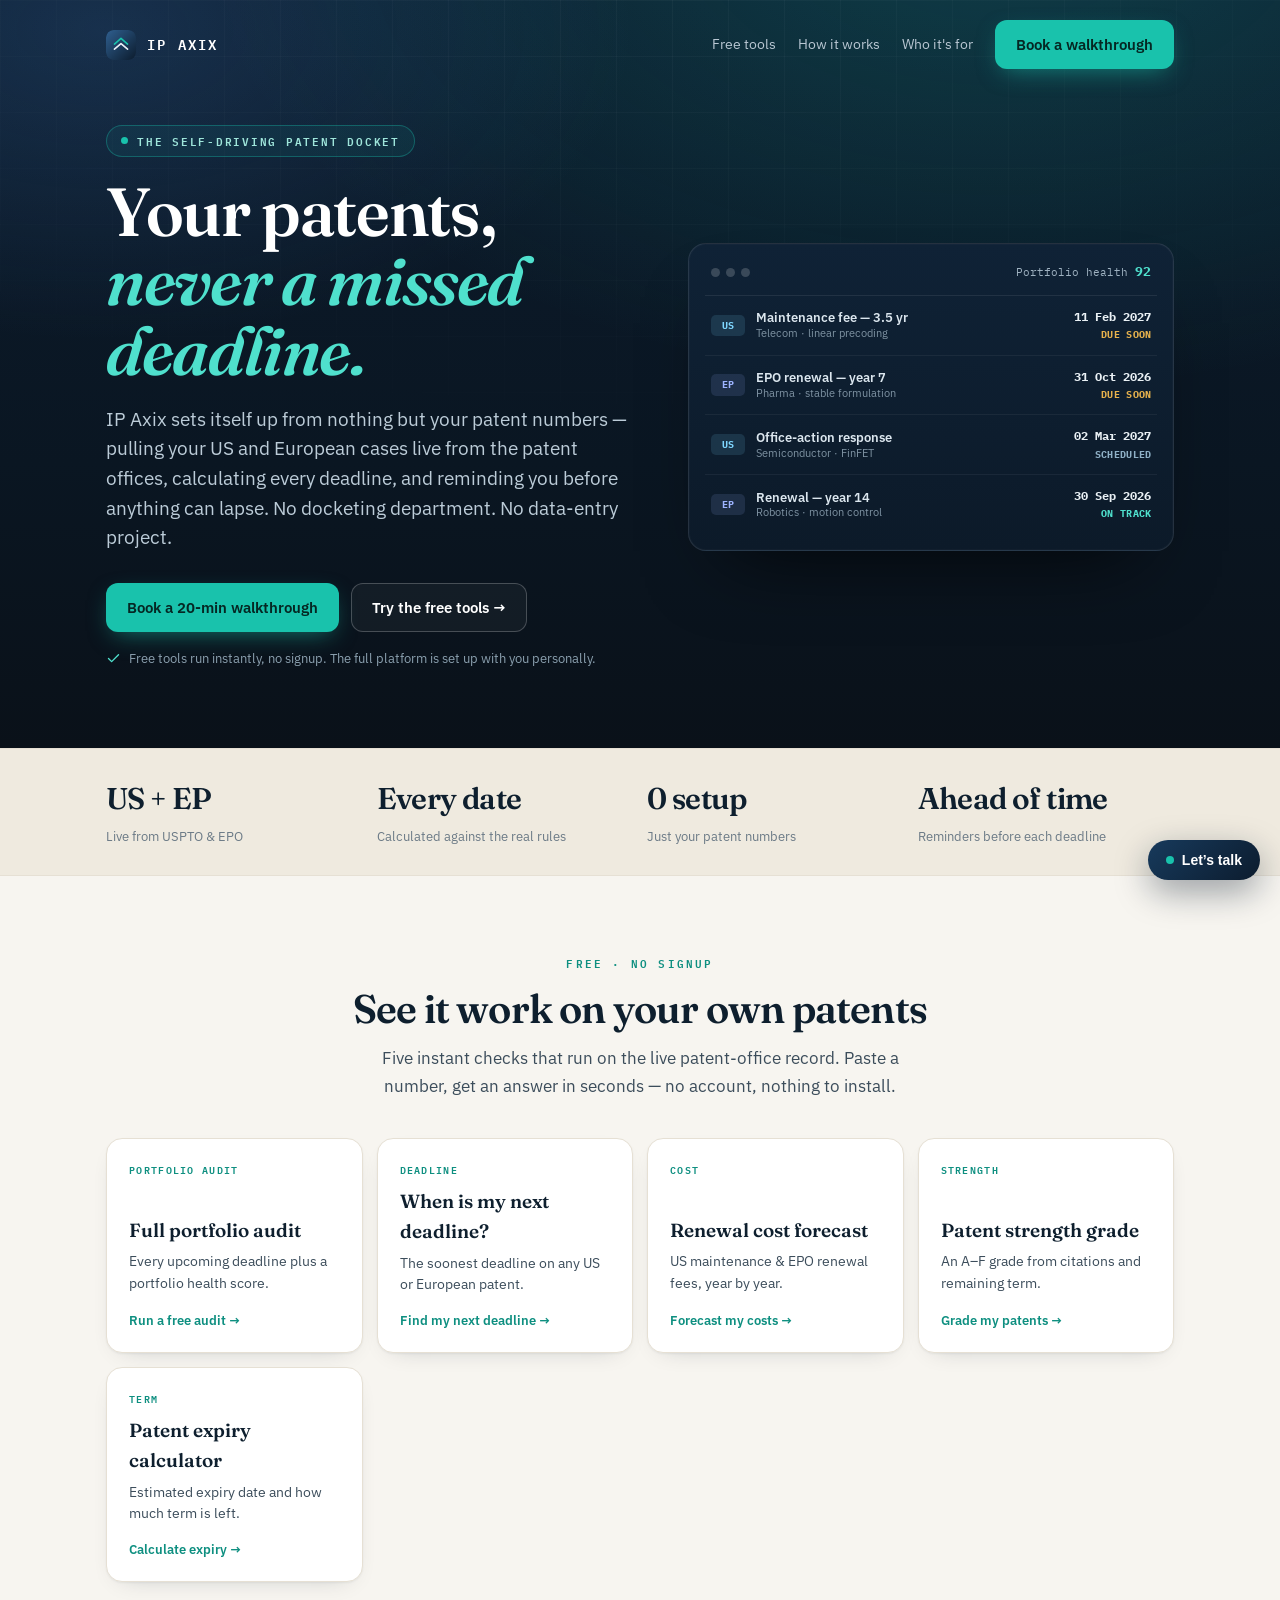
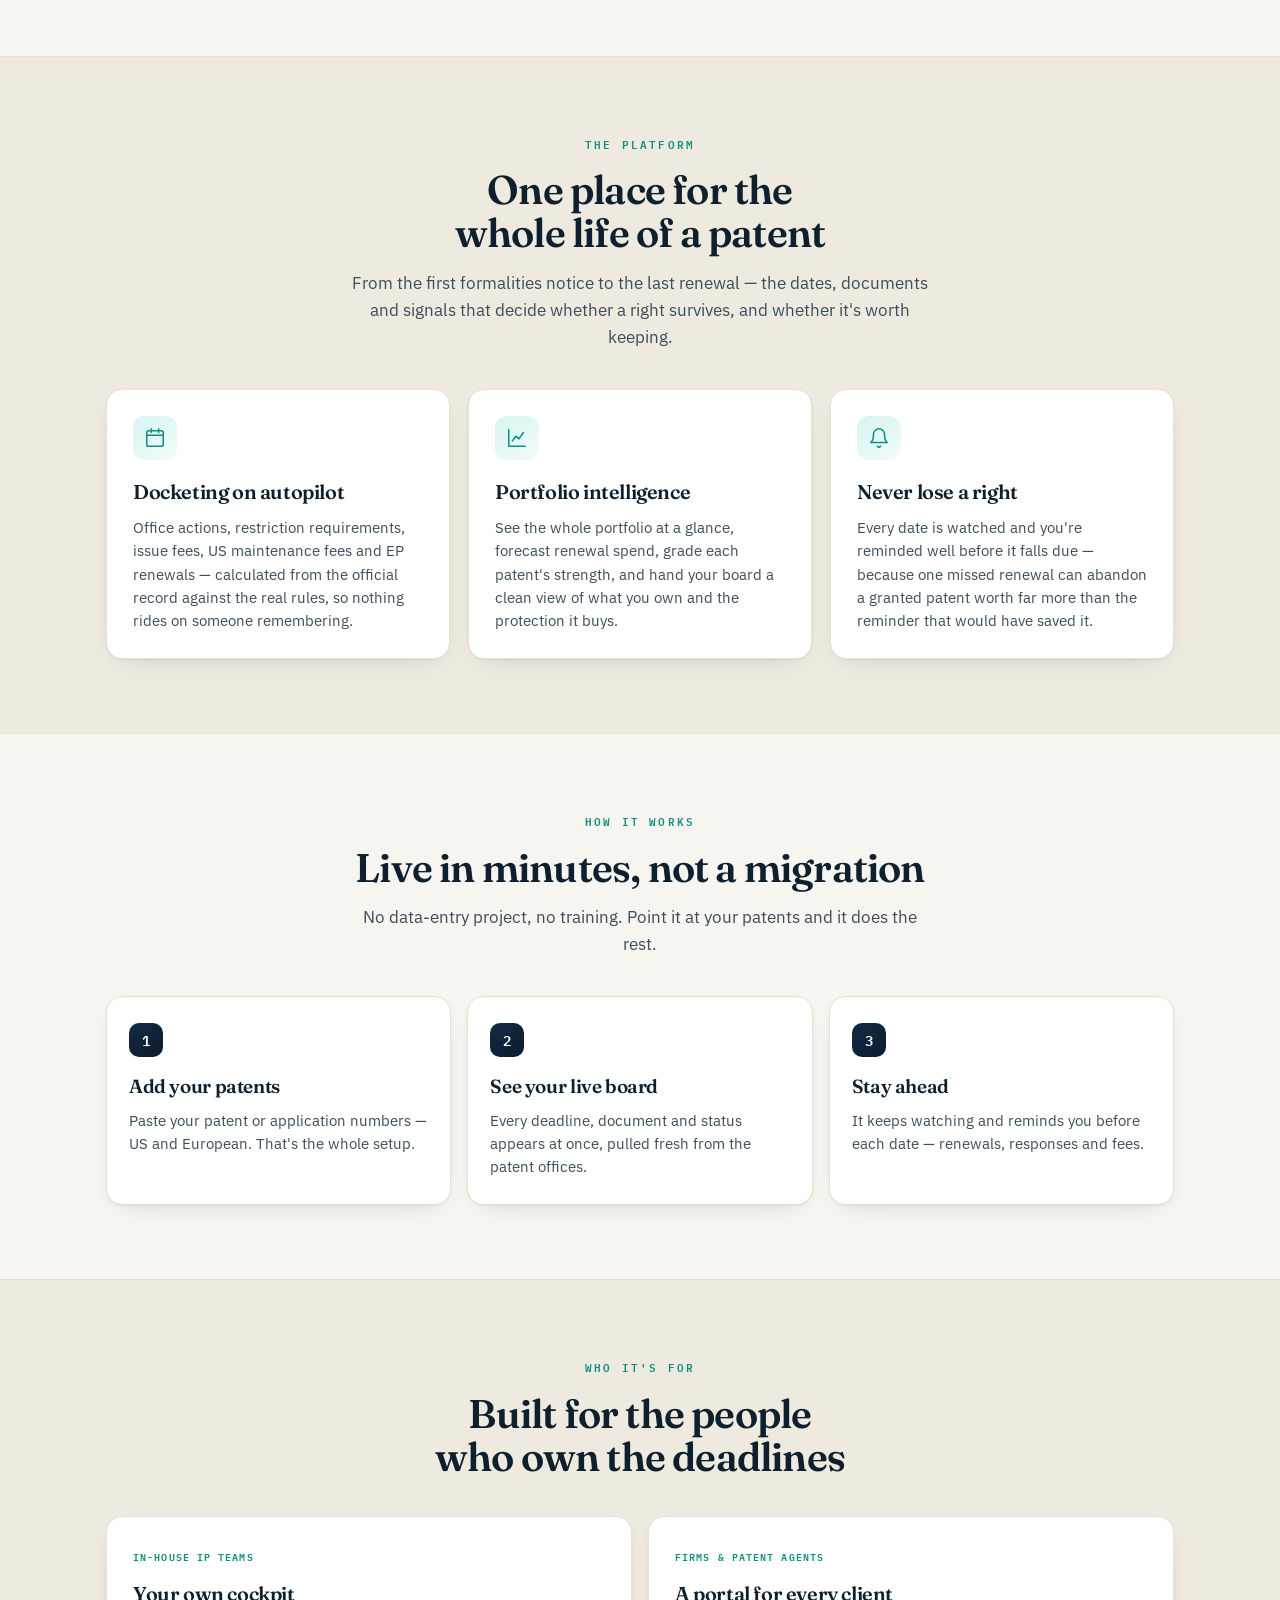
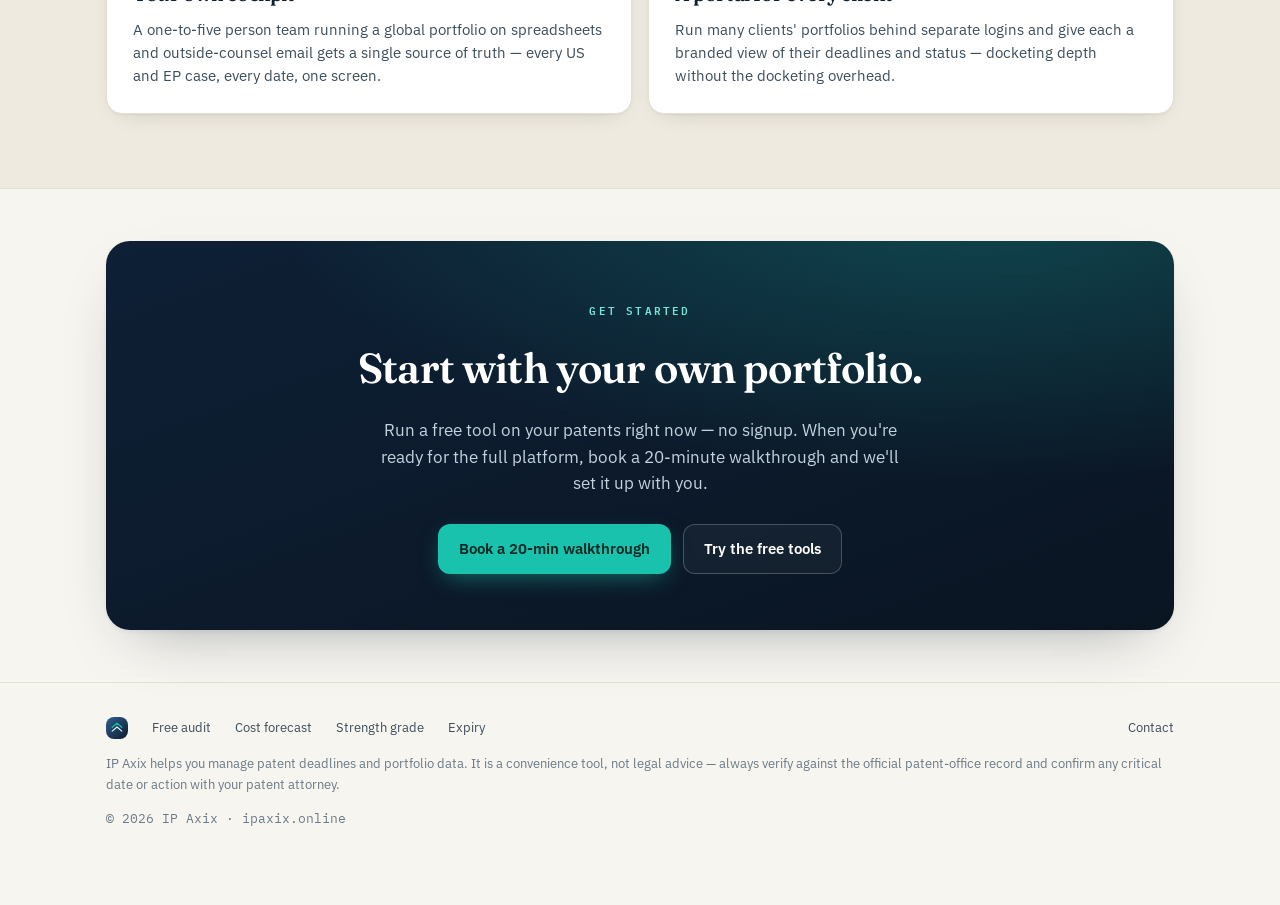
==== commit b63bfcd5: "Add files via upload" ====
--- a/index.html
+++ b/index.html
@@ -3,79 +3,365 @@
 <head>
 <meta charset="utf-8">
 <meta name="viewport" content="width=device-width, initial-scale=1">
-<title>Free Patent Portfolio Audit — IP Axix</title>
-<meta name="description" content="Paste your US patent numbers and get an instant deadline board and portfolio health score — free, no signup. From IP Axix.">
+<title>IP Axix</title>
+<meta name="description" content="The self-driving patent docket. IP Axix pulls your US & European patents from the patent offices, calculates every deadline, and reminds you before anything lapses — no docketing department. Try the free tools instantly.">
+<meta name="theme-color" content="#0C1C2E">
 <link rel="preconnect" href="https://fonts.googleapis.com">
 <link rel="preconnect" href="https://fonts.gstatic.com" crossorigin>
-<link rel="stylesheet" href="https://fonts.googleapis.com/css2?family=Fraunces:opsz,wght@9..144,400;9..144,500;9..144,600;9..144,700&family=IBM+Plex+Sans:wght@400;500;600;700&family=IBM+Plex+Mono:wght@500;600&display=swap">
-<link rel="stylesheet" href="tools.css">
+<link rel="stylesheet" href="https://fonts.googleapis.com/css2?family=Fraunces:opsz,wght@9..144,400;9..144,500;9..144,600;9..144,700;9..144,800&family=IBM+Plex+Sans:wght@400;500;600;700&family=IBM+Plex+Mono:wght@500;600&display=swap">
+<style>
+  :root{
+    --ink:#0e1f2e; --ink-soft:#3c4d5b; --mut:#6b7a86;
+    --paper:#f7f5f0; --paper-2:#efeadf; --card:#ffffff;
+    --line:#e6e0d4; --line-soft:#efeade;
+    --navy:#0c1c2e; --navy-2:#122a44; --teal:#0e8f80; --teal-bright:#19c2ac; --gold:#c79a3f;
+    --accent:var(--teal);
+    --sh-sm:0 1px 2px rgba(14,31,46,.05),0 8px 24px -16px rgba(14,31,46,.3);
+    --sh-md:0 2px 4px rgba(14,31,46,.05),0 24px 60px -30px rgba(14,31,46,.4);
+    --r:16px;
+  }
+  @media (prefers-color-scheme:dark){:root{
+    --ink:#eef3f5; --ink-soft:#c4cfd6; --mut:#8a98a2; --paper:#0a1119; --paper-2:#0e1721; --card:#121d28;
+    --line:#233240; --line-soft:#1b2732; --teal:#3fc8b6; --accent:#3fc8b6;
+    --sh-sm:0 1px 2px rgba(0,0,0,.4),0 10px 30px -18px rgba(0,0,0,.8);
+    --sh-md:0 2px 4px rgba(0,0,0,.45),0 30px 60px -30px rgba(0,0,0,.85);
+  }}
+  *{box-sizing:border-box}
+  html{-webkit-text-size-adjust:100%;scroll-behavior:smooth}
+  @media (prefers-reduced-motion:reduce){html{scroll-behavior:auto} *{animation:none!important;transition:none!important}}
+  body{margin:0;background:var(--paper);color:var(--ink);font-family:"IBM Plex Sans",system-ui,-apple-system,sans-serif;line-height:1.6;-webkit-font-smoothing:antialiased}
+  a{color:inherit}
+  ::selection{background:rgba(25,194,172,.28)}
+  .in{max-width:1120px;margin:0 auto;padding:0 26px}
+  .mono{font-family:"IBM Plex Mono",ui-monospace,monospace;font-variant-numeric:tabular-nums}
+  h1,h2,h3{font-family:"Fraunces",Georgia,serif;letter-spacing:-.02em;text-wrap:balance;margin:0}
+  .eyebrow{font-family:"IBM Plex Mono",monospace;font-size:11px;font-weight:600;letter-spacing:.2em;text-transform:uppercase}
+
+  .btn{display:inline-flex;align-items:center;gap:8px;text-decoration:none;font-weight:600;border-radius:12px;padding:12px 20px;font-size:14.5px;white-space:nowrap;border:1px solid transparent;cursor:pointer;transition:transform .16s ease,filter .16s ease,border-color .16s,background .16s}
+  .btn.primary{background:var(--teal-bright);color:#052723;box-shadow:0 8px 24px -8px rgba(25,194,172,.6)}
+  .btn.primary:hover{transform:translateY(-2px);filter:brightness(1.05)}
+  .btn.ghost{border-color:rgba(255,255,255,.22);color:#fff;background:rgba(255,255,255,.04)}
+  .btn.ghost:hover{border-color:rgba(255,255,255,.5);transform:translateY(-2px)}
+  .btn.dark{background:var(--navy);color:#fff}.btn.dark:hover{transform:translateY(-2px);filter:brightness(1.12)}
+  .btn.line{border-color:var(--line);color:var(--ink);background:var(--card)}.btn.line:hover{border-color:var(--accent);color:var(--accent)}
+
+  .logo{display:inline-flex;line-height:0}
+  .logo svg{width:30px;height:30px;border-radius:8px;display:block}
+  .wordmark{font-family:"IBM Plex Mono",monospace;font-weight:600;letter-spacing:.16em;text-transform:uppercase;font-size:14px}
+
+  /* ---------- HERO (dark cinematic) ---------- */
+  .hero{position:relative;background:
+      radial-gradient(120% 120% at 78% -10%, rgba(25,194,172,.20), transparent 52%),
+      radial-gradient(90% 90% at 8% 4%, rgba(53,102,158,.28), transparent 46%),
+      linear-gradient(180deg,#0c1c2e,#0a1622 62%,#0a1119);
+    color:#eaf1f5;overflow:hidden}
+  .hero:after{content:"";position:absolute;inset:0;background-image:
+      linear-gradient(rgba(255,255,255,.035) 1px,transparent 1px),
+      linear-gradient(90deg,rgba(255,255,255,.035) 1px,transparent 1px);
+    background-size:56px 56px;mask-image:radial-gradient(120% 90% at 50% 0,#000,transparent 72%);pointer-events:none}
+  nav.top{position:relative;z-index:3;display:flex;align-items:center;gap:12px 20px;flex-wrap:wrap;padding:20px 0}
+  nav .brand{display:flex;align-items:center;gap:11px;text-decoration:none;color:#fff}
+  nav .nlinks{display:flex;gap:6px 22px;flex-wrap:wrap;margin-left:auto;align-items:center;font-size:13.5px}
+  nav .nlinks a{color:#b9c7d3;text-decoration:none;transition:color .15s} nav .nlinks a:hover{color:#fff}
+  .hero .content{position:relative;z-index:3;display:grid;grid-template-columns:1.05fr .95fr;gap:44px;align-items:center;padding:36px 0 80px}
+  @media(max-width:900px){.hero .content{grid-template-columns:1fr;gap:34px;padding:20px 0 60px}}
+  .hpill{display:inline-flex;align-items:center;gap:9px;color:#9fe6db;border:1px solid rgba(25,194,172,.34);background:rgba(25,194,172,.08);border-radius:100px;padding:6px 14px}
+  .hpill .live{width:7px;height:7px;border-radius:50%;background:#19c2ac;box-shadow:0 0 0 0 rgba(25,194,172,.7);animation:pl 2.2s infinite}
+  @keyframes pl{0%{box-shadow:0 0 0 0 rgba(25,194,172,.6)}70%{box-shadow:0 0 0 7px rgba(25,194,172,0)}100%{box-shadow:0 0 0 0 rgba(25,194,172,0)}}
+  .hero h1{font-weight:600;font-size:clamp(40px,6.4vw,68px);line-height:1.02;margin:20px 0 0;color:#fff}
+  .hero h1 em{font-style:italic;color:#4fe0cd}
+  .hero .sub{font-size:18.5px;color:#bcccd8;max-width:52ch;margin:20px 0 0}
+  .hcta{display:flex;gap:12px;flex-wrap:wrap;margin-top:30px}
+  .hnote{margin-top:16px;font-size:12.5px;color:#8ba0af;display:flex;align-items:center;gap:8px}
+  .hnote svg{width:15px;height:15px;flex:0 0 auto;color:#4fe0cd}
+  .heromark{opacity:.16;animation:fade 1s ease both}
+
+  /* live-board glimpse */
+  .glimpse{position:relative;background:linear-gradient(180deg,#0f2236,#0c1a29);border:1px solid rgba(255,255,255,.1);border-radius:18px;
+    box-shadow:0 40px 80px -40px rgba(0,0,0,.8),0 0 0 1px rgba(255,255,255,.02) inset;padding:16px;animation:rise .7s cubic-bezier(.2,.7,.2,1) both}
+  @keyframes rise{from{opacity:0;transform:translateY(18px) scale(.98)}to{opacity:1;transform:none}}
+  @keyframes fade{from{opacity:0}to{opacity:.16}}
+  .gbar{display:flex;align-items:center;justify-content:space-between;padding:2px 6px 12px;border-bottom:1px solid rgba(255,255,255,.08)}
+  .gbar .dots{display:flex;gap:6px}.gbar .dots i{width:9px;height:9px;border-radius:50%;background:rgba(255,255,255,.18)}
+  .gbar .score{font-family:"IBM Plex Mono",monospace;font-size:11px;color:#9fb2c1;display:flex;align-items:center;gap:7px}
+  .gbar .score b{color:#4fe0cd;font-size:13px}
+  .grow{display:grid;grid-template-columns:34px 1fr auto;gap:11px;align-items:center;padding:11px 6px;border-bottom:1px solid rgba(255,255,255,.055)}
+  .grow:last-child{border-bottom:none}
+  .jur{font-family:"IBM Plex Mono",monospace;font-size:9.5px;font-weight:700;text-align:center;padding:3px 0;border-radius:5px}
+  .jur.us{color:#7fd7ff;background:rgba(127,215,255,.13)} .jur.ep{color:#9db4ff;background:rgba(157,180,255,.13)}
+  .grow .t{font-size:12.5px;color:#dbe6ee;font-weight:600;line-height:1.25}
+  .grow .t small{display:block;color:#7f93a3;font-weight:400;font-size:10.5px;margin-top:1px}
+  .grow .d{text-align:right;font-family:"IBM Plex Mono",monospace;font-size:11px;white-space:nowrap}
+  .grow .d b{display:block;color:#eaf1f5;font-size:12px}
+  .grow .d span{font-size:9.5px;font-weight:700;letter-spacing:.03em;text-transform:uppercase}
+  .d.soon span{color:#e7b24d}.d.ok span{color:#4fe0cd}.d.up span{color:#8fb0c6}
+
+  /* ---------- light sections ---------- */
+  .sec{padding:74px 0}
+  .sec.tight{padding:52px 0}
+  .band{text-align:center;max-width:64ch;margin:0 auto}
+  .band .eyebrow{color:var(--teal)}
+  .band h2{font-weight:600;font-size:clamp(27px,3.7vw,40px);line-height:1.08;margin:12px 0 0}
+  .band .lede{color:var(--ink-soft);font-size:17px;margin:15px auto 0;max-width:58ch}
+
+  .metrics{border-top:1px solid var(--line);border-bottom:1px solid var(--line);background:var(--paper-2)}
+  .metrics .in{display:grid;grid-template-columns:repeat(4,1fr);gap:14px;padding:26px 26px}
+  @media(max-width:720px){.metrics .in{grid-template-columns:repeat(2,1fr);gap:22px 14px}}
+  .metric b{display:block;font-family:"Fraunces",serif;font-weight:600;font-size:30px;color:var(--ink);letter-spacing:-.02em}
+  .metric span{font-size:12.5px;color:var(--mut)}
+
+  .vp{display:grid;grid-template-columns:repeat(3,1fr);gap:18px;margin-top:38px}
+  @media(max-width:860px){.vp{grid-template-columns:1fr}}
+  .prop{background:var(--card);border:1px solid var(--line);border-radius:var(--r);padding:26px;box-shadow:var(--sh-sm);transition:transform .18s,box-shadow .18s,border-color .18s}
+  .prop:hover{transform:translateY(-4px);box-shadow:var(--sh-md);border-color:color-mix(in srgb,var(--accent) 40%,var(--line))}
+  .prop .ic{width:44px;height:44px;border-radius:12px;display:flex;align-items:center;justify-content:center;background:linear-gradient(140deg,rgba(25,194,172,.18),rgba(25,194,172,.06));color:var(--teal);margin-bottom:16px}
+  .prop .ic svg{width:22px;height:22px;fill:none;stroke:currentColor;stroke-width:1.7;stroke-linecap:round;stroke-linejoin:round}
+  .prop h3{font-weight:600;font-size:20px;margin:0 0 8px}
+  .prop p{margin:0;font-size:14.5px;color:var(--ink-soft)}
+
+  .steps{display:grid;grid-template-columns:repeat(3,1fr);gap:16px;margin-top:38px;counter-reset:s}
+  @media(max-width:720px){.steps{grid-template-columns:1fr}}
+  .step{position:relative;padding:26px 22px;border:1px solid var(--line);border-radius:var(--r);background:var(--card);box-shadow:var(--sh-sm)}
+  .step .n{display:inline-flex;align-items:center;justify-content:center;width:34px;height:34px;border-radius:10px;font-family:"IBM Plex Mono",monospace;font-size:14px;font-weight:600;color:#fff;background:linear-gradient(140deg,var(--navy-2),var(--navy));margin-bottom:14px}
+  .step h3{font-weight:600;font-size:19px;margin:0 0 7px}
+  .step p{margin:0;font-size:14.5px;color:var(--ink-soft)}
+
+  .tools{display:grid;grid-template-columns:repeat(auto-fit,minmax(230px,1fr));gap:14px;margin-top:38px;text-align:left}
+  .toolcard{display:flex;flex-direction:column;text-decoration:none;background:var(--card);border:1px solid var(--line);border-radius:var(--r);padding:22px;box-shadow:var(--sh-sm);transition:transform .18s,box-shadow .18s,border-color .18s}
+  .toolcard:hover{transform:translateY(-4px);box-shadow:var(--sh-md);border-color:color-mix(in srgb,var(--accent) 45%,var(--line))}
+  .toolcard .k{font-family:"IBM Plex Mono",monospace;font-size:10px;font-weight:600;letter-spacing:.13em;text-transform:uppercase;color:var(--teal)}
+  .toolcard b{display:block;font-family:"Fraunces",serif;font-size:19px;font-weight:600;margin:9px 0 6px}
+  .toolcard span{font-size:13.5px;color:var(--ink-soft);flex:1}
+  .toolcard .go{margin-top:14px;font-size:12.5px;font-weight:600;color:var(--teal)}
+
+  .who{display:grid;grid-template-columns:1fr 1fr;gap:16px;margin-top:38px}
+  @media(max-width:720px){.who{grid-template-columns:1fr}}
+  .whobox{background:var(--card);border:1px solid var(--line);border-radius:var(--r);padding:26px;box-shadow:var(--sh-sm)}
+  .whobox .tag{font-family:"IBM Plex Mono",monospace;font-size:10px;font-weight:600;letter-spacing:.11em;text-transform:uppercase;color:var(--teal)}
+  .whobox h3{font-weight:600;font-size:20px;margin:9px 0 8px}
+  .whobox p{margin:0;font-size:14.5px;color:var(--ink-soft)}
+
+  /* closing */
+  .close{position:relative;overflow:hidden;background:
+      radial-gradient(120% 130% at 82% -10%, rgba(25,194,172,.26), transparent 55%),
+      linear-gradient(160deg,#0e2036,#0a1522);
+    color:#fff;border-radius:24px;padding:56px 40px;text-align:center;box-shadow:var(--sh-md)}
+  .close .eyebrow{color:#6fe6d6}
+  .close h2{color:#fff;font-weight:600;font-size:clamp(28px,4.2vw,42px);margin-top:12px}
+  .close p{color:#c3d2dd;font-size:16.5px;max-width:52ch;margin:15px auto 0}
+  .close .btns{display:flex;gap:12px;justify-content:center;flex-wrap:wrap;margin-top:28px}
+
+  footer{border-top:1px solid var(--line);padding:34px 0 64px;color:var(--mut);font-size:12.5px;line-height:1.7}
+  footer .frow{display:flex;gap:10px 24px;flex-wrap:wrap;margin-bottom:14px;align-items:center}
+  footer a{color:var(--ink-soft);text-decoration:none;cursor:pointer} footer a:hover{color:var(--accent)}
+  footer .sp{flex:1}
+</style>
 </head>
 <body>
-<div class="wrap">
-  <nav class="topnav">
-    <a class="brand" href="https://ipaxix.online"><span class="logo"><svg viewBox="0 0 64 64" xmlns="http://www.w3.org/2000/svg" role="img" aria-label="IP Axix"><defs><linearGradient id="ipxT" x1="0" y1="0" x2="1" y2="1"><stop offset="0" stop-color="#264C74"/><stop offset="1" stop-color="#14273F"/></linearGradient></defs><rect width="64" height="64" rx="15" fill="url(#ipxT)"/><polyline points="18,41 32,29 46,41" fill="none" stroke="#EAF1F8" stroke-width="3.4" stroke-linecap="round" stroke-linejoin="round"/><polyline points="18,30 32,18 46,30" fill="none" stroke="#18B8A6" stroke-width="3.4" stroke-linecap="round" stroke-linejoin="round"/></svg></span> IP Axix</a>
-    <div class="navlinks">
-      <a href="/" class="on">Portfolio Audit</a>
-      <a href="/in-force">Next deadline</a>
-      <a href="/expiry">Expiry</a>
-      <a href="/annuity">Maintenance fees</a>
-      <a href="/forecast">Cost forecast</a>
-      <a href="/grade">Strength grade</a>
-    </div>
-  </nav>
-  <header class="mast">
-    <h1>Your patent portfolio, <em>checked in seconds.</em></h1>
-    <p class="lede">Paste your US patent or application numbers. We pull the live record and show every upcoming deadline and a portfolio health score — free, no signup, nothing saved.</p>
-  </header>
-
-  <section class="panel inputcard">
-    <label class="field" for="pn">Patent / application numbers</label>
-    <textarea id="pn" spellcheck="false" placeholder="e.g.  US 8,385,433&#10;9,105,744&#10;EP3870213"></textarea>
-    <div class="row">
-      <button class="go" id="run">Run my free audit</button>
-      <button class="ghost" id="share" hidden>Copy shareable link</button>
-      <span class="hint"><b>Up to 20 numbers.</b> US &amp; European — grant, application or publication numbers (e.g. EP3870213).</span>
-    </div>
-  </section>
-
-  <div id="status" hidden></div>
-
-  <main id="results" hidden>
-    <section class="panel scorecard">
-      <div class="gauge">
-        <svg width="104" height="104" viewBox="0 0 104 104">
-          <circle cx="52" cy="52" r="44" fill="none" stroke="var(--line)" stroke-width="10"></circle>
-          <circle id="ring" cx="52" cy="52" r="44" fill="none" stroke="var(--accent)" stroke-width="10" stroke-linecap="round" stroke-dasharray="276.5" stroke-dashoffset="276.5"></circle>
-        </svg>
-        <div class="val"><b id="scoreNum">—</b><span>Health</span></div>
+
+<!-- ===== HERO ===== -->
+<div class="hero">
+  <div class="in">
+    <nav class="top">
+      <a class="brand" href="/">
+        <span class="logo"><svg viewBox="0 0 64 64" xmlns="http://www.w3.org/2000/svg" role="img" aria-label="IP Axix">
+          <defs><linearGradient id="ipxNav" x1="0" y1="0" x2="1" y2="1"><stop offset="0" stop-color="#2f5f8f"/><stop offset="1" stop-color="#0c1c2e"/></linearGradient></defs>
+          <rect width="64" height="64" rx="15" fill="url(#ipxNav)"/>
+          <polyline points="18,41 32,29 46,41" fill="none" stroke="#EAF1F8" stroke-width="3.4" stroke-linecap="round" stroke-linejoin="round"/>
+          <polyline points="18,30 32,18 46,30" fill="none" stroke="#19c2ac" stroke-width="3.4" stroke-linecap="round" stroke-linejoin="round"/>
+        </svg></span>
+        <span class="wordmark">IP Axix</span>
+      </a>
+      <div class="nlinks">
+        <a href="#tools">Free tools</a>
+        <a href="#how">How it works</a>
+        <a href="#who">Who it's for</a>
+        <a class="btn primary" href="https://calendly.com/ipaxix/intro-call" target="_blank" rel="noopener">Book a walkthrough</a>
       </div>
-      <div class="scoretext"><h2 id="scoreHead">Portfolio health</h2><p id="scoreSub"></p></div>
-    </section>
-    <div class="tiles" id="tiles"></div>
-    <div class="plist" id="plist"></div>
-    <div class="capture" id="capture" hidden></div>
-    <section class="cta">
-      <h2>Never chase these dates by hand again.</h2>
-      <p>This snapshot is a one-time look. In the full tool your whole portfolio — US and European — stays synced, every deadline is monitored, and you get reminders before anything is at risk.</p>
-      <div class="btns"><a class="primary" id="ctaStart" href="#">Book a walkthrough</a><a class="secondary" id="ctaDemo" href="#">Send us a message</a></div>
-    </section>
-    <div class="more">
-      <h3>More free tools</h3>
-      <div class="grid">
-        <a href="/in-force"><b>When is my next deadline?</b><span>The soonest deadline on any US or European patent.</span></a>
-        <a href="/expiry"><b>Patent expiry calculator</b><span>When a patent's term runs out.</span></a>
-        <a href="/annuity"><b>Maintenance-fee estimator</b><span>What the USPTO fees will cost.</span></a>
+    </nav>
+
+    <div class="content">
+      <div>
+        <span class="hpill"><span class="live"></span><span class="eyebrow" style="letter-spacing:.16em">The self-driving patent docket</span></span>
+        <h1>Your patents, <em>never a missed deadline.</em></h1>
+        <p class="sub">IP Axix sets itself up from nothing but your patent numbers — pulling your US and European cases live from the patent offices, calculating every deadline, and reminding you before anything can lapse. No docketing department. No data-entry project.</p>
+        <div class="hcta">
+          <a class="btn primary" href="https://calendly.com/ipaxix/intro-call" target="_blank" rel="noopener">Book a 20-min walkthrough</a>
+          <a class="btn ghost" href="#tools">Try the free tools →</a>
+        </div>
+        <div class="hnote">
+          <svg viewBox="0 0 24 24" fill="none" stroke="currentColor" stroke-width="2.2" stroke-linecap="round" stroke-linejoin="round"><path d="M20 6 9 17l-5-5"/></svg>
+          Free tools run instantly, no signup. The full platform is set up with you personally.
+        </div>
+      </div>
+
+      <!-- live-board glimpse -->
+      <div class="glimpse" aria-hidden="true">
+        <div class="gbar"><div class="dots"><i></i><i></i><i></i></div><div class="score">Portfolio health <b>92</b></div></div>
+        <div class="grow"><span class="jur us">US</span><div class="t">Maintenance fee — 3.5&nbsp;yr<small>Telecom · linear precoding</small></div><div class="d soon"><b>11 Feb 2027</b><span>Due soon</span></div></div>
+        <div class="grow"><span class="jur ep">EP</span><div class="t">EPO renewal — year&nbsp;7<small>Pharma · stable formulation</small></div><div class="d soon"><b>31 Oct 2026</b><span>Due soon</span></div></div>
+        <div class="grow"><span class="jur us">US</span><div class="t">Office-action response<small>Semiconductor · FinFET</small></div><div class="d up"><b>02 Mar 2027</b><span>Scheduled</span></div></div>
+        <div class="grow"><span class="jur ep">EP</span><div class="t">Renewal — year&nbsp;14<small>Robotics · motion control</small></div><div class="d ok"><b>30 Sep 2026</b><span>On track</span></div></div>
       </div>
     </div>
-  </main>
-
-  <footer>
-    <p><strong>How to read this:</strong> deadlines are calculated from the public patent-office record and standard prosecution rules. Dates marked <span class="mono">est</span> are approximate. This is a convenience snapshot, not legal advice — always verify against the official record and confirm any critical date with your patent attorney.</p>
-    <p><strong>Privacy:</strong> the numbers you check aren't linked to you and are never sold; we briefly cache public-record results to speed up repeat lookups. If you ask us to watch a patent, we store your email only to send those deadline reminders — one-click unsubscribe, anytime.</p>
-    <p class="mono">IP Axix · Free Instant Audit · free tools</p>
-  </footer>
+  </div>
 </div>
-<script src="tools.js"></script>
-<script>IPAX.init({ mode:"audit", tool:"audit", examples:"8385433\n9105744\n8046721\nEP3870213\nEP2796249" });</script>
+
+<!-- ===== METRICS ===== -->
+<div class="metrics"><div class="in">
+  <div class="metric"><b>US + EP</b><span>Live from USPTO &amp; EPO</span></div>
+  <div class="metric"><b>Every date</b><span>Calculated against the real rules</span></div>
+  <div class="metric"><b>0 setup</b><span>Just your patent numbers</span></div>
+  <div class="metric"><b>Ahead of time</b><span>Reminders before each deadline</span></div>
+</div></div>
+
+<!-- ===== FREE TOOLS ===== -->
+<section class="sec" id="tools"><div class="in">
+  <div class="band"><span class="eyebrow">Free · no signup</span>
+    <h2>See it work on your own patents</h2>
+    <p class="lede">Five instant checks that run on the live patent-office record. Paste a number, get an answer in seconds — no account, nothing to install.</p></div>
+  <div class="tools">
+    <a class="toolcard" href="https://audit.ipaxix.online/"><span class="k">Portfolio audit</span><b>Full portfolio audit</b><span>Every upcoming deadline plus a portfolio health score.</span><div class="go">Run a free audit →</div></a>
+    <a class="toolcard" href="https://audit.ipaxix.online/in-force"><span class="k">Deadline</span><b>When is my next deadline?</b><span>The soonest deadline on any US or European patent.</span><div class="go">Find my next deadline →</div></a>
+    <a class="toolcard" href="https://audit.ipaxix.online/forecast"><span class="k">Cost</span><b>Renewal cost forecast</b><span>US maintenance &amp; EPO renewal fees, year by year.</span><div class="go">Forecast my costs →</div></a>
+    <a class="toolcard" href="https://audit.ipaxix.online/grade"><span class="k">Strength</span><b>Patent strength grade</b><span>An A–F grade from citations and remaining term.</span><div class="go">Grade my patents →</div></a>
+    <a class="toolcard" href="https://audit.ipaxix.online/expiry"><span class="k">Term</span><b>Patent expiry calculator</b><span>Estimated expiry date and how much term is left.</span><div class="go">Calculate expiry →</div></a>
+  </div>
+</div></section>
+
+<!-- ===== VALUE ===== -->
+<section class="sec" id="what" style="background:var(--paper-2);border-top:1px solid var(--line);border-bottom:1px solid var(--line)"><div class="in">
+  <div class="band"><span class="eyebrow">The platform</span>
+    <h2>One place for the whole life of a patent</h2>
+    <p class="lede">From the first formalities notice to the last renewal — the dates, documents and signals that decide whether a right survives, and whether it's worth keeping.</p></div>
+  <div class="vp">
+    <div class="prop"><div class="ic"><svg viewBox="0 0 24 24"><rect x="3" y="4" width="18" height="17" rx="2"/><path d="M3 9h18M8 2v4M16 2v4"/></svg></div>
+      <h3>Docketing on autopilot</h3><p>Office actions, restriction requirements, issue fees, US maintenance fees and EP renewals — calculated from the official record against the real rules, so nothing rides on someone remembering.</p></div>
+    <div class="prop"><div class="ic"><svg viewBox="0 0 24 24"><path d="M3 3v18h18"/><path d="M7 15l4-5 3 3 5-7"/></svg></div>
+      <h3>Portfolio intelligence</h3><p>See the whole portfolio at a glance, forecast renewal spend, grade each patent's strength, and hand your board a clean view of what you own and the protection it buys.</p></div>
+    <div class="prop"><div class="ic"><svg viewBox="0 0 24 24"><path d="M18 8a6 6 0 1 0-12 0c0 7-3 9-3 9h18s-3-2-3-9"/><path d="M13.7 21a2 2 0 0 1-3.4 0"/></svg></div>
+      <h3>Never lose a right</h3><p>Every date is watched and you're reminded well before it falls due — because one missed renewal can abandon a granted patent worth far more than the reminder that would have saved it.</p></div>
+  </div>
+</div></section>
+
+<!-- ===== HOW ===== -->
+<section class="sec" id="how"><div class="in">
+  <div class="band"><span class="eyebrow">How it works</span>
+    <h2>Live in minutes, not a migration</h2>
+    <p class="lede">No data-entry project, no training. Point it at your patents and it does the rest.</p></div>
+  <div class="steps">
+    <div class="step"><div class="n">1</div><h3>Add your patents</h3><p>Paste your patent or application numbers — US and European. That's the whole setup.</p></div>
+    <div class="step"><div class="n">2</div><h3>See your live board</h3><p>Every deadline, document and status appears at once, pulled fresh from the patent offices.</p></div>
+    <div class="step"><div class="n">3</div><h3>Stay ahead</h3><p>It keeps watching and reminds you before each date — renewals, responses and fees.</p></div>
+  </div>
+</div></section>
+
+<!-- ===== WHO ===== -->
+<section class="sec" id="who" style="background:var(--paper-2);border-top:1px solid var(--line);border-bottom:1px solid var(--line)"><div class="in">
+  <div class="band"><span class="eyebrow">Who it's for</span><h2>Built for the people who own the deadlines</h2></div>
+  <div class="who">
+    <div class="whobox"><span class="tag">In-house IP teams</span><h3>Your own cockpit</h3>
+      <p>A one-to-five person team running a global portfolio on spreadsheets and outside-counsel email gets a single source of truth — every US and EP case, every date, one screen.</p></div>
+    <div class="whobox"><span class="tag">Firms &amp; patent agents</span><h3>A portal for every client</h3>
+      <p>Run many clients' portfolios behind separate logins and give each a branded view of their deadlines and status — docketing depth without the docketing overhead.</p></div>
+  </div>
+</div></section>
+
+<!-- ===== CLOSE ===== -->
+<section class="sec tight"><div class="in">
+  <div class="close">
+    <span class="eyebrow">Get started</span>
+    <h2>Start with your own portfolio.</h2>
+    <p>Run a free tool on your patents right now — no signup. When you're ready for the full platform, book a 20-minute walkthrough and we'll set it up with you.</p>
+    <div class="btns">
+      <a class="btn primary" href="https://calendly.com/ipaxix/intro-call" target="_blank" rel="noopener">Book a 20-min walkthrough</a>
+      <a class="btn ghost" href="#tools">Try the free tools</a>
+    </div>
+  </div>
+</div></section>
+
+<footer><div class="in">
+  <div class="frow">
+    <span class="logo"><svg viewBox="0 0 64 64" xmlns="http://www.w3.org/2000/svg" role="img" aria-label="IP Axix" style="width:22px;height:22px">
+      <defs><linearGradient id="ipxFoot" x1="0" y1="0" x2="1" y2="1"><stop offset="0" stop-color="#2f5f8f"/><stop offset="1" stop-color="#0c1c2e"/></linearGradient></defs>
+      <rect width="64" height="64" rx="15" fill="url(#ipxFoot)"/>
+      <polyline points="18,41 32,29 46,41" fill="none" stroke="#EAF1F8" stroke-width="3.4" stroke-linecap="round" stroke-linejoin="round"/>
+      <polyline points="18,30 32,18 46,30" fill="none" stroke="#19c2ac" stroke-width="3.4" stroke-linecap="round" stroke-linejoin="round"/>
+    </svg></span>
+    <a href="https://audit.ipaxix.online/">Free audit</a>
+    <a href="https://audit.ipaxix.online/forecast">Cost forecast</a>
+    <a href="https://audit.ipaxix.online/grade">Strength grade</a>
+    <a href="https://audit.ipaxix.online/expiry">Expiry</a>
+    <span class="sp"></span>
+    <a onclick="var f=document.getElementById('ipxFab');if(f)f.click();">Contact</a>
+  </div>
+  <p>IP Axix helps you manage patent deadlines and portfolio data. It is a convenience tool, not legal advice — always verify against the official patent-office record and confirm any critical date or action with your patent attorney.</p>
+  <p class="mono">© 2026 IP Axix · ipaxix.online</p>
+</div></footer>
+
+<script>
+(function(){
+  var CONTACT="https://ooanilhblskuaasxyimw.supabase.co/functions/v1/contact-message";
+  var KEY="sb_publishable_dQBbAXx5l_buD3m-HQieTA_UBQA125h";
+  var BOOK="https://calendly.com/ipaxix/intro-call";  /* ← replace with your Calendly / Cal.com link */
+  function $(id){return document.getElementById(id);}
+  var w=document.createElement("div"); w.id="ipx-connect";
+  w.innerHTML=
+    '<style>'+
+    '#ipx-connect{position:fixed;right:20px;bottom:20px;z-index:99999;font-family:"IBM Plex Sans",system-ui,Segoe UI,sans-serif}'+
+    '#ipx-connect *{box-sizing:border-box}'+
+    '.ipxfab{display:inline-flex;align-items:center;gap:8px;border:none;cursor:pointer;color:#fff;background:linear-gradient(135deg,#173a5c,#0c1c2e);font-size:14px;font-weight:700;padding:12px 18px;border-radius:26px;box-shadow:0 12px 34px rgba(12,28,46,.4);transition:transform .15s ease,box-shadow .15s ease}'+
+    '.ipxfab:hover{transform:translateY(-1px);box-shadow:0 16px 40px rgba(12,28,46,.5)}'+
+    '.ipxfab .dot{width:8px;height:8px;border-radius:50%;background:#19c2ac;animation:ipxpulse 2s infinite}'+
+    '@keyframes ipxpulse{0%{box-shadow:0 0 0 0 rgba(25,194,172,.5)}70%{box-shadow:0 0 0 8px rgba(25,194,172,0)}100%{box-shadow:0 0 0 0 rgba(25,194,172,0)}}'+
+    '.ipxpanel{position:absolute;right:0;bottom:60px;width:344px;max-width:88vw;background:#fff;color:#0e1f2e;border:1px solid #e6e0d4;border-radius:18px;box-shadow:0 30px 70px rgba(12,28,46,.3);overflow:hidden;animation:ipxin .18s ease}'+
+    '@keyframes ipxin{from{opacity:0;transform:translateY(8px)}to{opacity:1;transform:none}}'+
+    '.ipxtop{background:linear-gradient(135deg,#173a5c,#0c1c2e);color:#fff;padding:17px 18px;position:relative}'+
+    '.ipxtop b{font-size:15px;font-weight:800;display:block}.ipxtop p{margin:6px 0 0;font-size:12.5px;line-height:1.5;color:#bcccd8}'+
+    '.ipxx{position:absolute;top:12px;right:12px;background:rgba(255,255,255,.15);border:none;color:#fff;width:26px;height:26px;border-radius:50%;cursor:pointer;font-size:16px;line-height:1}'+
+    '.ipxbody{padding:14px 16px}'+
+    '.ipxbook{display:flex;align-items:center;justify-content:center;gap:8px;width:100%;text-decoration:none;background:#19c2ac;color:#052723;font-weight:800;font-size:13.5px;padding:12px;border-radius:11px;margin-bottom:8px}'+
+    '.ipxor{display:flex;align-items:center;gap:8px;color:#98a6b0;font-size:11px;margin:10px 2px}.ipxor:before,.ipxor:after{content:"";height:1px;background:#e6e0d4;flex:1}'+
+    '#ipx-connect input,#ipx-connect textarea{width:100%;border:1px solid #dbd6c9;border-radius:10px;padding:10px 11px;font:inherit;font-size:13px;margin-bottom:7px;background:#faf9f5;color:#0e1f2e}'+
+    '#ipx-connect input:focus,#ipx-connect textarea:focus{outline:none;border-color:#173a5c;background:#fff}'+
+    '.ipxsend{width:100%;border:none;cursor:pointer;background:#0c1c2e;color:#fff;font-weight:800;font-size:13.5px;padding:12px;border-radius:11px}.ipxsend:disabled{opacity:.6;cursor:default}'+
+    '.ipxnote{font-size:10.5px;color:#98a6b0;line-height:1.5;margin-top:8px}.ipxstatus{font-size:12px;margin-top:8px}'+
+    '.ipxok{padding:20px 4px;text-align:center}.ipxok .big{font-size:15px;font-weight:800;color:#0e8f80}.ipxok p{font-size:12.5px;color:#5a6b80;margin:6px 0 0;line-height:1.5}'+
+    '</style>'+
+    '<button class="ipxfab" id="ipxFab"><span class="dot"></span>Let’s talk</button>'+
+    '<div class="ipxpanel" id="ipxPanel" hidden>'+
+      '<div class="ipxtop"><button class="ipxx" id="ipxX" aria-label="Close">×</button><b>Talk to a docket specialist</b><p>See your whole US &amp; European portfolio monitored in minutes. Book a quick walkthrough — or leave a message and we’ll reply within one business day.</p></div>'+
+      '<div class="ipxbody" id="ipxBody">'+
+        '<a class="ipxbook" id="ipxBook" href="'+BOOK+'" target="_blank" rel="noopener">📅 Book a 20-min walkthrough</a>'+
+        '<div class="ipxor"><span>or send a message</span></div>'+
+        '<form id="ipxForm">'+
+          '<input id="ipxName" placeholder="Your name" autocomplete="name">'+
+          '<input id="ipxEmail" type="email" placeholder="Work email" autocomplete="email">'+
+          '<input id="ipxCo" placeholder="Company (optional)" autocomplete="organization">'+
+          '<textarea id="ipxMsg" placeholder="What would you like help with?" rows="3"></textarea>'+
+          '<button class="ipxsend" id="ipxSend" type="submit">Send message</button>'+
+          '<div class="ipxstatus" id="ipxStatus"></div>'+
+          '<div class="ipxnote">We’ll only use your details to reply. No spam, ever.</div>'+
+        '</form>'+
+      '</div>'+
+    '</div>';
+  document.body.appendChild(w);
+  var panel=$("ipxPanel");
+  $("ipxFab").addEventListener("click",function(){ if(panel.hidden){ panel.hidden=false; setTimeout(function(){var n=$("ipxName"); if(n)n.focus();},50);} else panel.hidden=true; });
+  $("ipxX").addEventListener("click",function(){ panel.hidden=true; });
+  $("ipxForm").addEventListener("submit",function(e){
+    e.preventDefault();
+    var email=($("ipxEmail").value||"").trim(), msg=($("ipxMsg").value||"").trim(), st=$("ipxStatus");
+    if(!/^[^@\s]+@[^@\s]+\.[^@\s]+$/.test(email)){ st.style.color="#B00020"; st.textContent="Please enter a valid email address."; return; }
+    if(msg.length<2){ st.style.color="#B00020"; st.textContent="Please add a short message."; return; }
+    var btn=$("ipxSend"); btn.disabled=true; st.style.color="#5a6b80"; st.textContent="Sending…";
+    fetch(CONTACT,{method:"POST",headers:{"Content-Type":"application/json","apikey":KEY},body:JSON.stringify({name:($("ipxName").value||"").trim(),email:email,company:($("ipxCo").value||"").trim(),message:msg,source:"website"})})
+      .then(function(r){return r.json();}).then(function(j){
+        if(j&&j.ok){ $("ipxBody").innerHTML='<div class="ipxok"><div class="big">✓ Message sent</div><p>Thanks — we’ve got your note and will reply within one business day.</p></div>'; }
+        else { btn.disabled=false; st.style.color="#B00020"; st.textContent=(j&&j.error)||"Could not send — please try again."; }
+      }).catch(function(){ btn.disabled=false; st.style.color="#B00020"; st.textContent="Could not send — please try again."; });
+  });
+})();
+</script>
 </body>
 </html>
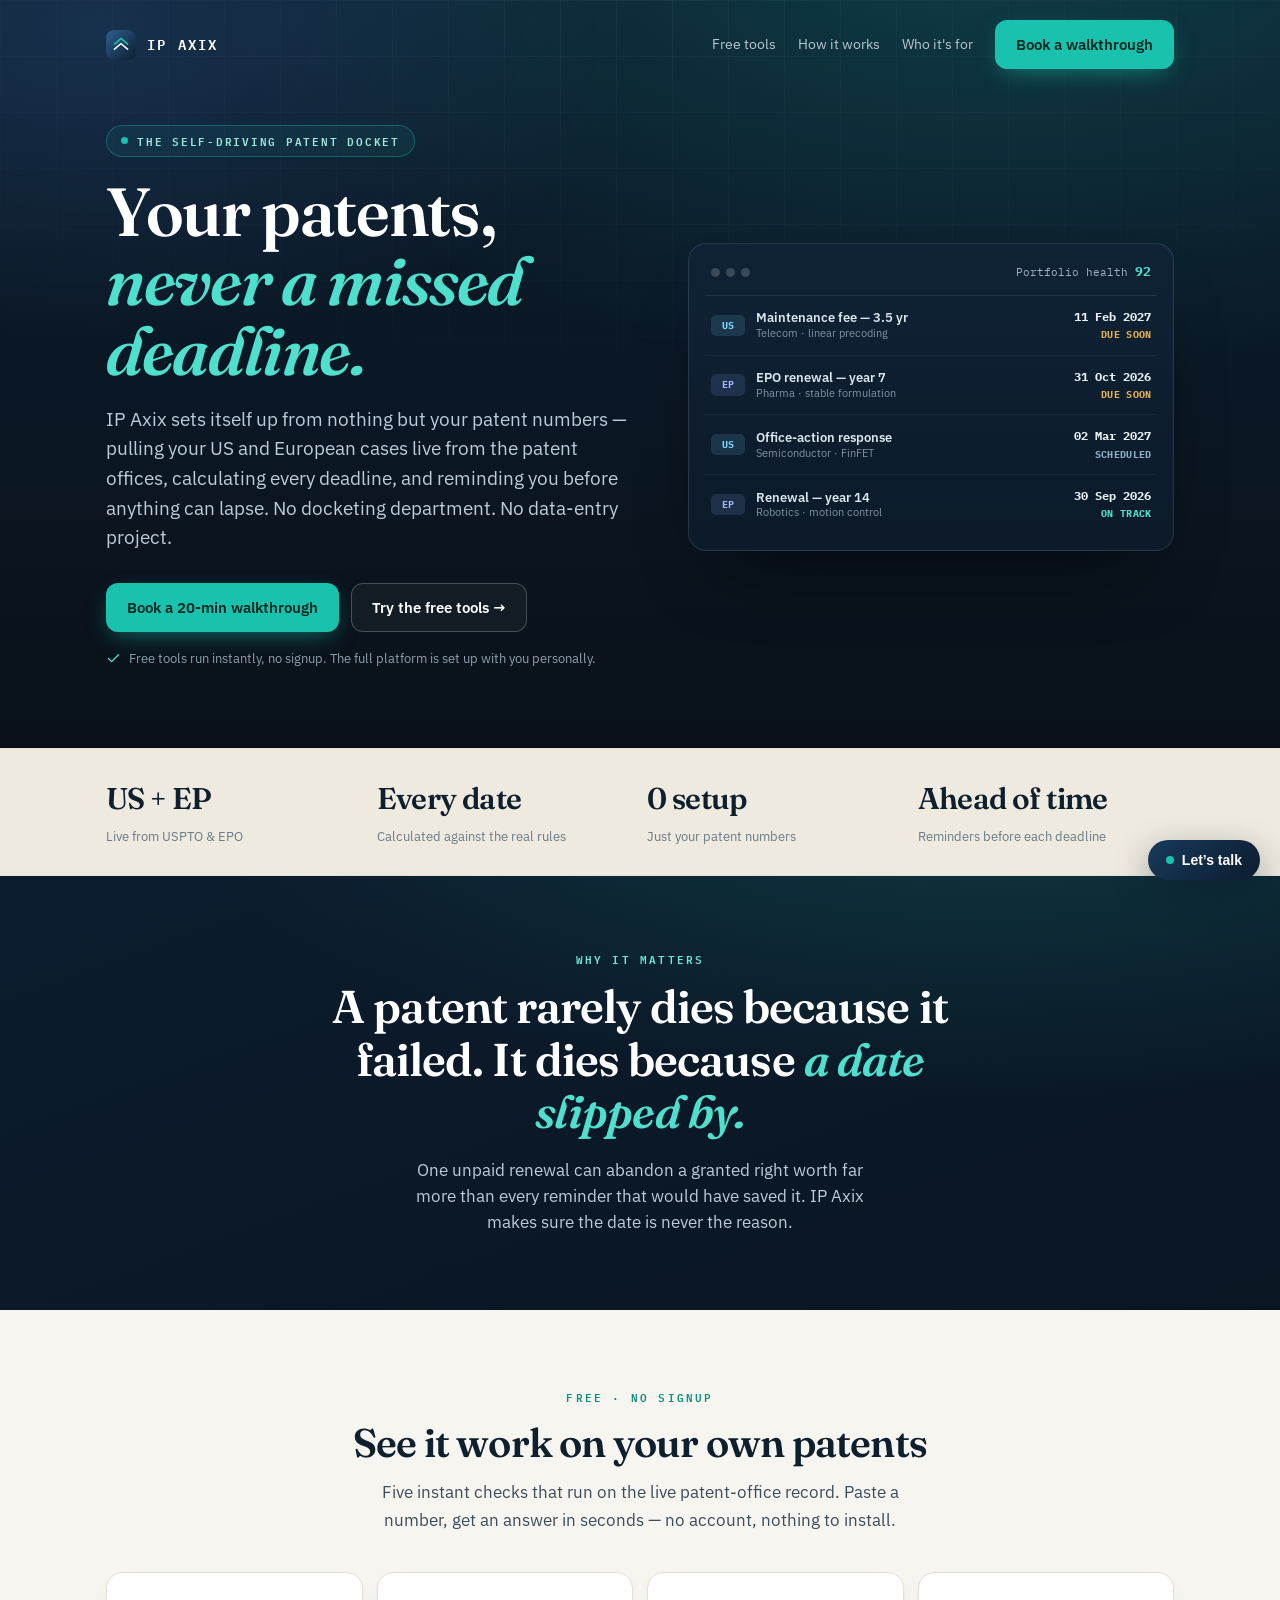
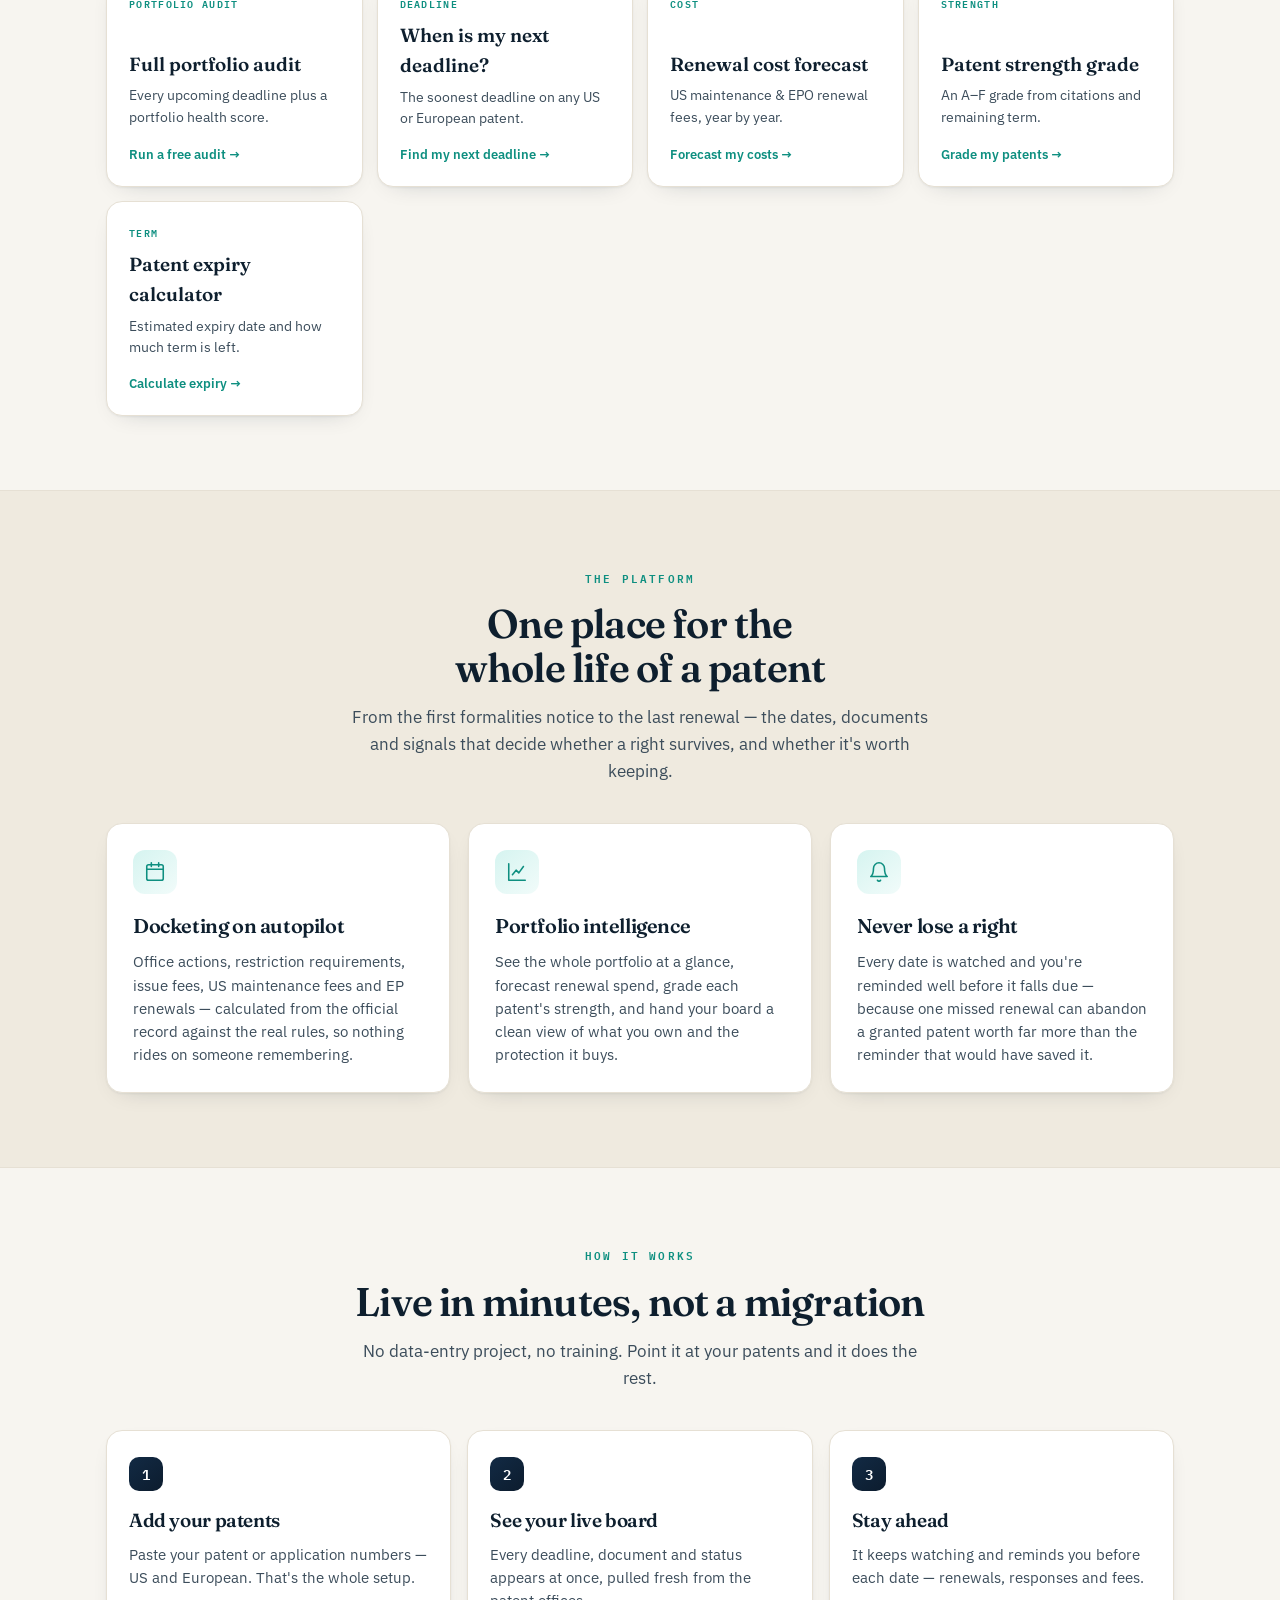
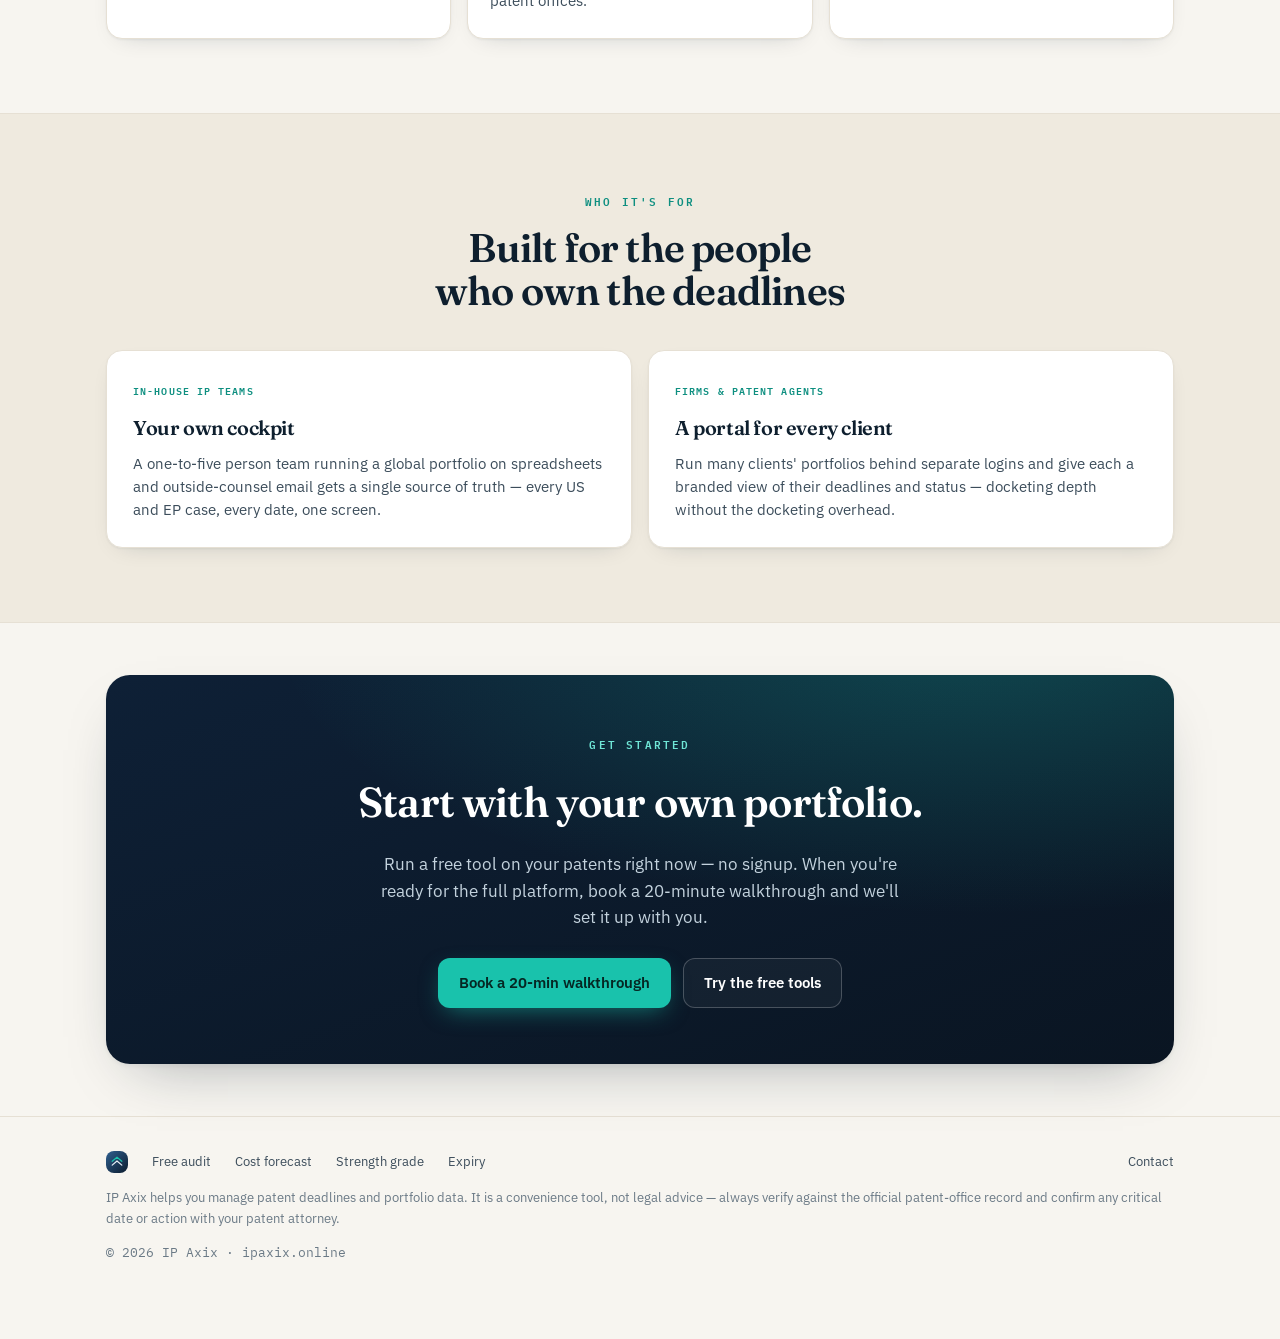
==== commit bb8a0abb: "Add files via upload" ====
--- a/index.html
+++ b/index.html
@@ -176,7 +176,7 @@
         <a href="#tools">Free tools</a>
         <a href="#how">How it works</a>
         <a href="#who">Who it's for</a>
-        <a class="btn primary" href="https://calendly.com/ipaxix/intro-call" target="_blank" rel="noopener">Book a walkthrough</a>
+        <a class="btn primary" href="https://cal.com/ipaxix/20min" target="_blank" rel="noopener">Book a walkthrough</a>
       </div>
     </nav>
 
@@ -186,8 +186,8 @@
         <h1>Your patents, <em>never a missed deadline.</em></h1>
         <p class="sub">IP Axix sets itself up from nothing but your patent numbers — pulling your US and European cases live from the patent offices, calculating every deadline, and reminding you before anything can lapse. No docketing department. No data-entry project.</p>
         <div class="hcta">
-          <a class="btn primary" href="https://calendly.com/ipaxix/intro-call" target="_blank" rel="noopener">Book a 20-min walkthrough</a>
-          <a class="btn ghost" href="#tools">Try the free tools →</a>
+          <a class="btn primary" href="https://cal.com/ipaxix/20min" target="_blank" rel="noopener">Book a 20-min walkthrough</a>
+          <a class="btn ghost" href="https://audit.ipaxix.online">Try the free tools →</a>
         </div>
         <div class="hnote">
           <svg viewBox="0 0 24 24" fill="none" stroke="currentColor" stroke-width="2.2" stroke-linecap="round" stroke-linejoin="round"><path d="M20 6 9 17l-5-5"/></svg>
@@ -214,6 +214,15 @@
   <div class="metric"><b>0 setup</b><span>Just your patent numbers</span></div>
   <div class="metric"><b>Ahead of time</b><span>Reminders before each deadline</span></div>
 </div></div>
+
+<!-- ===== STATEMENT ===== -->
+<div style="background:radial-gradient(120% 130% at 80% -20%,rgba(25,194,172,.18),transparent 55%),linear-gradient(160deg,#0c1c2e,#0a1522);color:#fff;overflow:hidden;position:relative">
+  <div class="in" style="padding:74px 26px;text-align:center;position:relative;z-index:2">
+    <div class="eyebrow" style="color:#6fe6d6">Why it matters</div>
+    <p style="font-family:Fraunces,Georgia,serif;font-weight:600;font-size:clamp(27px,4.4vw,46px);line-height:1.14;letter-spacing:-.02em;max-width:22ch;margin:14px auto 0;color:#fff">A patent rarely dies because it failed. It dies because <em style="font-style:italic;color:#4fe0cd">a date slipped by.</em></p>
+    <p style="font-size:16.5px;color:#bcccd8;max-width:48ch;margin:18px auto 0;line-height:1.6">One unpaid renewal can abandon a granted right worth far more than every reminder that would have saved it. IP Axix makes sure the date is never the reason.</p>
+  </div>
+</div>
 
 <!-- ===== FREE TOOLS ===== -->
 <section class="sec" id="tools"><div class="in">
@@ -274,8 +283,8 @@
     <h2>Start with your own portfolio.</h2>
     <p>Run a free tool on your patents right now — no signup. When you're ready for the full platform, book a 20-minute walkthrough and we'll set it up with you.</p>
     <div class="btns">
-      <a class="btn primary" href="https://calendly.com/ipaxix/intro-call" target="_blank" rel="noopener">Book a 20-min walkthrough</a>
-      <a class="btn ghost" href="#tools">Try the free tools</a>
+      <a class="btn primary" href="https://cal.com/ipaxix/20min" target="_blank" rel="noopener">Book a 20-min walkthrough</a>
+      <a class="btn ghost" href="https://audit.ipaxix.online">Try the free tools</a>
     </div>
   </div>
 </div></section>
@@ -303,7 +312,7 @@
 (function(){
   var CONTACT="https://ooanilhblskuaasxyimw.supabase.co/functions/v1/contact-message";
   var KEY="sb_publishable_dQBbAXx5l_buD3m-HQieTA_UBQA125h";
-  var BOOK="https://calendly.com/ipaxix/intro-call";  /* ← replace with your Calendly / Cal.com link */
+  var BOOK="https://cal.com/ipaxix/20min";  /* ← replace with your Calendly / Cal.com link */
   function $(id){return document.getElementById(id);}
   var w=document.createElement("div"); w.id="ipx-connect";
   w.innerHTML=
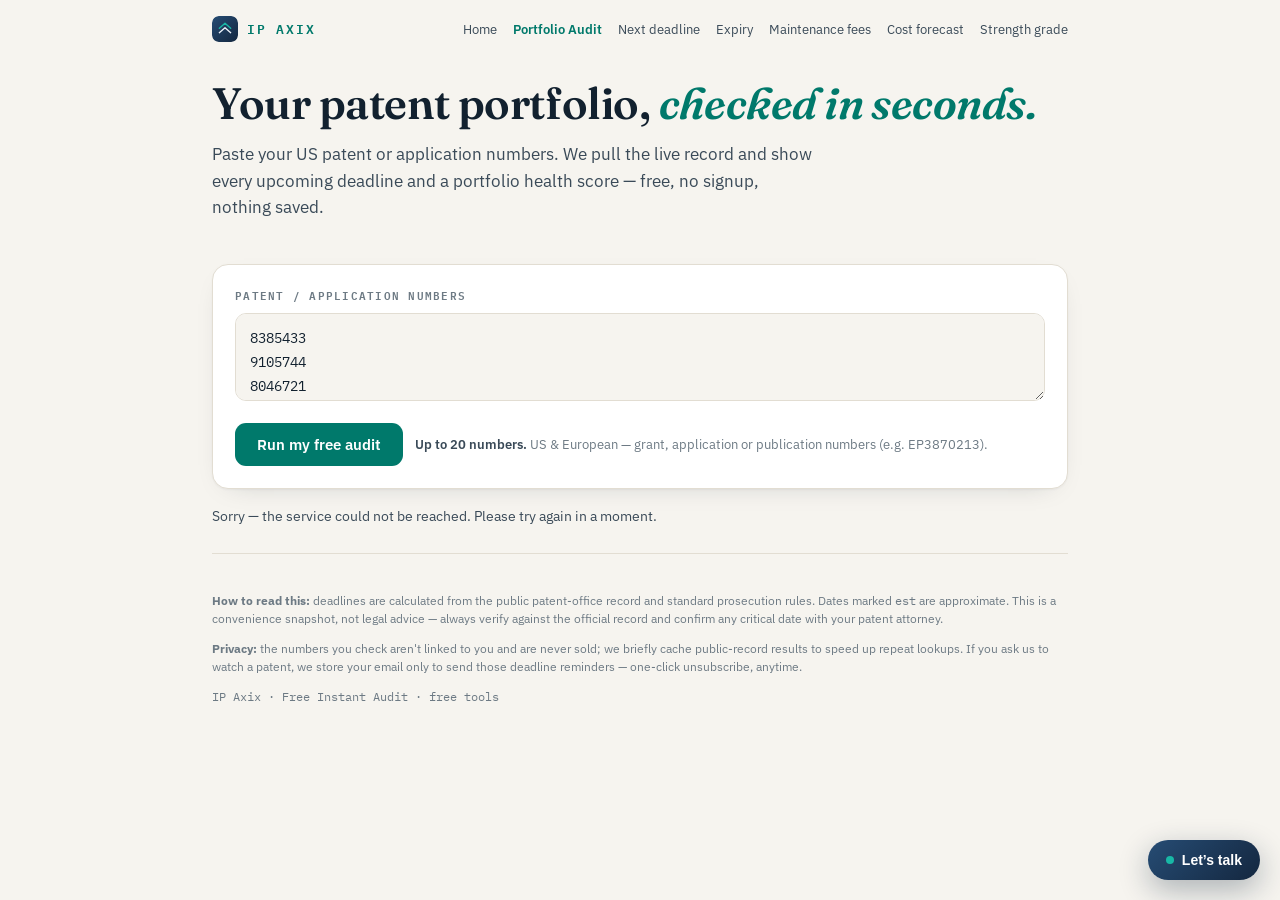
==== commit 07542682: "Add files via upload" ====
--- a/index.html
+++ b/index.html
@@ -3,374 +3,79 @@
 <head>
 <meta charset="utf-8">
 <meta name="viewport" content="width=device-width, initial-scale=1">
-<title>IP Axix</title>
-<meta name="description" content="The self-driving patent docket. IP Axix pulls your US & European patents from the patent offices, calculates every deadline, and reminds you before anything lapses — no docketing department. Try the free tools instantly.">
-<meta name="theme-color" content="#0C1C2E">
+<title>Free Patent Portfolio Audit — IP Axix</title>
+<meta name="description" content="Paste your US patent numbers and get an instant deadline board and portfolio health score — free, no signup. From IP Axix.">
 <link rel="preconnect" href="https://fonts.googleapis.com">
 <link rel="preconnect" href="https://fonts.gstatic.com" crossorigin>
-<link rel="stylesheet" href="https://fonts.googleapis.com/css2?family=Fraunces:opsz,wght@9..144,400;9..144,500;9..144,600;9..144,700;9..144,800&family=IBM+Plex+Sans:wght@400;500;600;700&family=IBM+Plex+Mono:wght@500;600&display=swap">
-<style>
-  :root{
-    --ink:#0e1f2e; --ink-soft:#3c4d5b; --mut:#6b7a86;
-    --paper:#f7f5f0; --paper-2:#efeadf; --card:#ffffff;
-    --line:#e6e0d4; --line-soft:#efeade;
-    --navy:#0c1c2e; --navy-2:#122a44; --teal:#0e8f80; --teal-bright:#19c2ac; --gold:#c79a3f;
-    --accent:var(--teal);
-    --sh-sm:0 1px 2px rgba(14,31,46,.05),0 8px 24px -16px rgba(14,31,46,.3);
-    --sh-md:0 2px 4px rgba(14,31,46,.05),0 24px 60px -30px rgba(14,31,46,.4);
-    --r:16px;
-  }
-  @media (prefers-color-scheme:dark){:root{
-    --ink:#eef3f5; --ink-soft:#c4cfd6; --mut:#8a98a2; --paper:#0a1119; --paper-2:#0e1721; --card:#121d28;
-    --line:#233240; --line-soft:#1b2732; --teal:#3fc8b6; --accent:#3fc8b6;
-    --sh-sm:0 1px 2px rgba(0,0,0,.4),0 10px 30px -18px rgba(0,0,0,.8);
-    --sh-md:0 2px 4px rgba(0,0,0,.45),0 30px 60px -30px rgba(0,0,0,.85);
-  }}
-  *{box-sizing:border-box}
-  html{-webkit-text-size-adjust:100%;scroll-behavior:smooth}
-  @media (prefers-reduced-motion:reduce){html{scroll-behavior:auto} *{animation:none!important;transition:none!important}}
-  body{margin:0;background:var(--paper);color:var(--ink);font-family:"IBM Plex Sans",system-ui,-apple-system,sans-serif;line-height:1.6;-webkit-font-smoothing:antialiased}
-  a{color:inherit}
-  ::selection{background:rgba(25,194,172,.28)}
-  .in{max-width:1120px;margin:0 auto;padding:0 26px}
-  .mono{font-family:"IBM Plex Mono",ui-monospace,monospace;font-variant-numeric:tabular-nums}
-  h1,h2,h3{font-family:"Fraunces",Georgia,serif;letter-spacing:-.02em;text-wrap:balance;margin:0}
-  .eyebrow{font-family:"IBM Plex Mono",monospace;font-size:11px;font-weight:600;letter-spacing:.2em;text-transform:uppercase}
-
-  .btn{display:inline-flex;align-items:center;gap:8px;text-decoration:none;font-weight:600;border-radius:12px;padding:12px 20px;font-size:14.5px;white-space:nowrap;border:1px solid transparent;cursor:pointer;transition:transform .16s ease,filter .16s ease,border-color .16s,background .16s}
-  .btn.primary{background:var(--teal-bright);color:#052723;box-shadow:0 8px 24px -8px rgba(25,194,172,.6)}
-  .btn.primary:hover{transform:translateY(-2px);filter:brightness(1.05)}
-  .btn.ghost{border-color:rgba(255,255,255,.22);color:#fff;background:rgba(255,255,255,.04)}
-  .btn.ghost:hover{border-color:rgba(255,255,255,.5);transform:translateY(-2px)}
-  .btn.dark{background:var(--navy);color:#fff}.btn.dark:hover{transform:translateY(-2px);filter:brightness(1.12)}
-  .btn.line{border-color:var(--line);color:var(--ink);background:var(--card)}.btn.line:hover{border-color:var(--accent);color:var(--accent)}
-
-  .logo{display:inline-flex;line-height:0}
-  .logo svg{width:30px;height:30px;border-radius:8px;display:block}
-  .wordmark{font-family:"IBM Plex Mono",monospace;font-weight:600;letter-spacing:.16em;text-transform:uppercase;font-size:14px}
-
-  /* ---------- HERO (dark cinematic) ---------- */
-  .hero{position:relative;background:
-      radial-gradient(120% 120% at 78% -10%, rgba(25,194,172,.20), transparent 52%),
-      radial-gradient(90% 90% at 8% 4%, rgba(53,102,158,.28), transparent 46%),
-      linear-gradient(180deg,#0c1c2e,#0a1622 62%,#0a1119);
-    color:#eaf1f5;overflow:hidden}
-  .hero:after{content:"";position:absolute;inset:0;background-image:
-      linear-gradient(rgba(255,255,255,.035) 1px,transparent 1px),
-      linear-gradient(90deg,rgba(255,255,255,.035) 1px,transparent 1px);
-    background-size:56px 56px;mask-image:radial-gradient(120% 90% at 50% 0,#000,transparent 72%);pointer-events:none}
-  nav.top{position:relative;z-index:3;display:flex;align-items:center;gap:12px 20px;flex-wrap:wrap;padding:20px 0}
-  nav .brand{display:flex;align-items:center;gap:11px;text-decoration:none;color:#fff}
-  nav .nlinks{display:flex;gap:6px 22px;flex-wrap:wrap;margin-left:auto;align-items:center;font-size:13.5px}
-  nav .nlinks a{color:#b9c7d3;text-decoration:none;transition:color .15s} nav .nlinks a:hover{color:#fff}
-  .hero .content{position:relative;z-index:3;display:grid;grid-template-columns:1.05fr .95fr;gap:44px;align-items:center;padding:36px 0 80px}
-  @media(max-width:900px){.hero .content{grid-template-columns:1fr;gap:34px;padding:20px 0 60px}}
-  .hpill{display:inline-flex;align-items:center;gap:9px;color:#9fe6db;border:1px solid rgba(25,194,172,.34);background:rgba(25,194,172,.08);border-radius:100px;padding:6px 14px}
-  .hpill .live{width:7px;height:7px;border-radius:50%;background:#19c2ac;box-shadow:0 0 0 0 rgba(25,194,172,.7);animation:pl 2.2s infinite}
-  @keyframes pl{0%{box-shadow:0 0 0 0 rgba(25,194,172,.6)}70%{box-shadow:0 0 0 7px rgba(25,194,172,0)}100%{box-shadow:0 0 0 0 rgba(25,194,172,0)}}
-  .hero h1{font-weight:600;font-size:clamp(40px,6.4vw,68px);line-height:1.02;margin:20px 0 0;color:#fff}
-  .hero h1 em{font-style:italic;color:#4fe0cd}
-  .hero .sub{font-size:18.5px;color:#bcccd8;max-width:52ch;margin:20px 0 0}
-  .hcta{display:flex;gap:12px;flex-wrap:wrap;margin-top:30px}
-  .hnote{margin-top:16px;font-size:12.5px;color:#8ba0af;display:flex;align-items:center;gap:8px}
-  .hnote svg{width:15px;height:15px;flex:0 0 auto;color:#4fe0cd}
-  .heromark{opacity:.16;animation:fade 1s ease both}
-
-  /* live-board glimpse */
-  .glimpse{position:relative;background:linear-gradient(180deg,#0f2236,#0c1a29);border:1px solid rgba(255,255,255,.1);border-radius:18px;
-    box-shadow:0 40px 80px -40px rgba(0,0,0,.8),0 0 0 1px rgba(255,255,255,.02) inset;padding:16px;animation:rise .7s cubic-bezier(.2,.7,.2,1) both}
-  @keyframes rise{from{opacity:0;transform:translateY(18px) scale(.98)}to{opacity:1;transform:none}}
-  @keyframes fade{from{opacity:0}to{opacity:.16}}
-  .gbar{display:flex;align-items:center;justify-content:space-between;padding:2px 6px 12px;border-bottom:1px solid rgba(255,255,255,.08)}
-  .gbar .dots{display:flex;gap:6px}.gbar .dots i{width:9px;height:9px;border-radius:50%;background:rgba(255,255,255,.18)}
-  .gbar .score{font-family:"IBM Plex Mono",monospace;font-size:11px;color:#9fb2c1;display:flex;align-items:center;gap:7px}
-  .gbar .score b{color:#4fe0cd;font-size:13px}
-  .grow{display:grid;grid-template-columns:34px 1fr auto;gap:11px;align-items:center;padding:11px 6px;border-bottom:1px solid rgba(255,255,255,.055)}
-  .grow:last-child{border-bottom:none}
-  .jur{font-family:"IBM Plex Mono",monospace;font-size:9.5px;font-weight:700;text-align:center;padding:3px 0;border-radius:5px}
-  .jur.us{color:#7fd7ff;background:rgba(127,215,255,.13)} .jur.ep{color:#9db4ff;background:rgba(157,180,255,.13)}
-  .grow .t{font-size:12.5px;color:#dbe6ee;font-weight:600;line-height:1.25}
-  .grow .t small{display:block;color:#7f93a3;font-weight:400;font-size:10.5px;margin-top:1px}
-  .grow .d{text-align:right;font-family:"IBM Plex Mono",monospace;font-size:11px;white-space:nowrap}
-  .grow .d b{display:block;color:#eaf1f5;font-size:12px}
-  .grow .d span{font-size:9.5px;font-weight:700;letter-spacing:.03em;text-transform:uppercase}
-  .d.soon span{color:#e7b24d}.d.ok span{color:#4fe0cd}.d.up span{color:#8fb0c6}
-
-  /* ---------- light sections ---------- */
-  .sec{padding:74px 0}
-  .sec.tight{padding:52px 0}
-  .band{text-align:center;max-width:64ch;margin:0 auto}
-  .band .eyebrow{color:var(--teal)}
-  .band h2{font-weight:600;font-size:clamp(27px,3.7vw,40px);line-height:1.08;margin:12px 0 0}
-  .band .lede{color:var(--ink-soft);font-size:17px;margin:15px auto 0;max-width:58ch}
-
-  .metrics{border-top:1px solid var(--line);border-bottom:1px solid var(--line);background:var(--paper-2)}
-  .metrics .in{display:grid;grid-template-columns:repeat(4,1fr);gap:14px;padding:26px 26px}
-  @media(max-width:720px){.metrics .in{grid-template-columns:repeat(2,1fr);gap:22px 14px}}
-  .metric b{display:block;font-family:"Fraunces",serif;font-weight:600;font-size:30px;color:var(--ink);letter-spacing:-.02em}
-  .metric span{font-size:12.5px;color:var(--mut)}
-
-  .vp{display:grid;grid-template-columns:repeat(3,1fr);gap:18px;margin-top:38px}
-  @media(max-width:860px){.vp{grid-template-columns:1fr}}
-  .prop{background:var(--card);border:1px solid var(--line);border-radius:var(--r);padding:26px;box-shadow:var(--sh-sm);transition:transform .18s,box-shadow .18s,border-color .18s}
-  .prop:hover{transform:translateY(-4px);box-shadow:var(--sh-md);border-color:color-mix(in srgb,var(--accent) 40%,var(--line))}
-  .prop .ic{width:44px;height:44px;border-radius:12px;display:flex;align-items:center;justify-content:center;background:linear-gradient(140deg,rgba(25,194,172,.18),rgba(25,194,172,.06));color:var(--teal);margin-bottom:16px}
-  .prop .ic svg{width:22px;height:22px;fill:none;stroke:currentColor;stroke-width:1.7;stroke-linecap:round;stroke-linejoin:round}
-  .prop h3{font-weight:600;font-size:20px;margin:0 0 8px}
-  .prop p{margin:0;font-size:14.5px;color:var(--ink-soft)}
-
-  .steps{display:grid;grid-template-columns:repeat(3,1fr);gap:16px;margin-top:38px;counter-reset:s}
-  @media(max-width:720px){.steps{grid-template-columns:1fr}}
-  .step{position:relative;padding:26px 22px;border:1px solid var(--line);border-radius:var(--r);background:var(--card);box-shadow:var(--sh-sm)}
-  .step .n{display:inline-flex;align-items:center;justify-content:center;width:34px;height:34px;border-radius:10px;font-family:"IBM Plex Mono",monospace;font-size:14px;font-weight:600;color:#fff;background:linear-gradient(140deg,var(--navy-2),var(--navy));margin-bottom:14px}
-  .step h3{font-weight:600;font-size:19px;margin:0 0 7px}
-  .step p{margin:0;font-size:14.5px;color:var(--ink-soft)}
-
-  .tools{display:grid;grid-template-columns:repeat(auto-fit,minmax(230px,1fr));gap:14px;margin-top:38px;text-align:left}
-  .toolcard{display:flex;flex-direction:column;text-decoration:none;background:var(--card);border:1px solid var(--line);border-radius:var(--r);padding:22px;box-shadow:var(--sh-sm);transition:transform .18s,box-shadow .18s,border-color .18s}
-  .toolcard:hover{transform:translateY(-4px);box-shadow:var(--sh-md);border-color:color-mix(in srgb,var(--accent) 45%,var(--line))}
-  .toolcard .k{font-family:"IBM Plex Mono",monospace;font-size:10px;font-weight:600;letter-spacing:.13em;text-transform:uppercase;color:var(--teal)}
-  .toolcard b{display:block;font-family:"Fraunces",serif;font-size:19px;font-weight:600;margin:9px 0 6px}
-  .toolcard span{font-size:13.5px;color:var(--ink-soft);flex:1}
-  .toolcard .go{margin-top:14px;font-size:12.5px;font-weight:600;color:var(--teal)}
-
-  .who{display:grid;grid-template-columns:1fr 1fr;gap:16px;margin-top:38px}
-  @media(max-width:720px){.who{grid-template-columns:1fr}}
-  .whobox{background:var(--card);border:1px solid var(--line);border-radius:var(--r);padding:26px;box-shadow:var(--sh-sm)}
-  .whobox .tag{font-family:"IBM Plex Mono",monospace;font-size:10px;font-weight:600;letter-spacing:.11em;text-transform:uppercase;color:var(--teal)}
-  .whobox h3{font-weight:600;font-size:20px;margin:9px 0 8px}
-  .whobox p{margin:0;font-size:14.5px;color:var(--ink-soft)}
-
-  /* closing */
-  .close{position:relative;overflow:hidden;background:
-      radial-gradient(120% 130% at 82% -10%, rgba(25,194,172,.26), transparent 55%),
-      linear-gradient(160deg,#0e2036,#0a1522);
-    color:#fff;border-radius:24px;padding:56px 40px;text-align:center;box-shadow:var(--sh-md)}
-  .close .eyebrow{color:#6fe6d6}
-  .close h2{color:#fff;font-weight:600;font-size:clamp(28px,4.2vw,42px);margin-top:12px}
-  .close p{color:#c3d2dd;font-size:16.5px;max-width:52ch;margin:15px auto 0}
-  .close .btns{display:flex;gap:12px;justify-content:center;flex-wrap:wrap;margin-top:28px}
-
-  footer{border-top:1px solid var(--line);padding:34px 0 64px;color:var(--mut);font-size:12.5px;line-height:1.7}
-  footer .frow{display:flex;gap:10px 24px;flex-wrap:wrap;margin-bottom:14px;align-items:center}
-  footer a{color:var(--ink-soft);text-decoration:none;cursor:pointer} footer a:hover{color:var(--accent)}
-  footer .sp{flex:1}
-</style>
+<link rel="stylesheet" href="https://fonts.googleapis.com/css2?family=Fraunces:opsz,wght@9..144,400;9..144,500;9..144,600;9..144,700&family=IBM+Plex+Sans:wght@400;500;600;700&family=IBM+Plex+Mono:wght@500;600&display=swap">
+<link rel="stylesheet" href="tools.css">
 </head>
 <body>
+<div class="wrap">
+  <nav class="topnav">
+    <a class="brand" href="https://ipaxix.online"><span class="logo"><svg viewBox="0 0 64 64" xmlns="http://www.w3.org/2000/svg" role="img" aria-label="IP Axix"><defs><linearGradient id="ipxT" x1="0" y1="0" x2="1" y2="1"><stop offset="0" stop-color="#264C74"/><stop offset="1" stop-color="#14273F"/></linearGradient></defs><rect width="64" height="64" rx="15" fill="url(#ipxT)"/><polyline points="18,41 32,29 46,41" fill="none" stroke="#EAF1F8" stroke-width="3.4" stroke-linecap="round" stroke-linejoin="round"/><polyline points="18,30 32,18 46,30" fill="none" stroke="#18B8A6" stroke-width="3.4" stroke-linecap="round" stroke-linejoin="round"/></svg></span> IP Axix</a>
+    <div class="navlinks"><a href="https://ipaxix.online">Home</a>
+      <a href="/" class="on">Portfolio Audit</a>
+      <a href="/in-force">Next deadline</a>
+      <a href="/expiry">Expiry</a>
+      <a href="/annuity">Maintenance fees</a>
+      <a href="/forecast">Cost forecast</a>
+      <a href="/grade">Strength grade</a>
+    </div>
+  </nav>
+  <header class="mast">
+    <h1>Your patent portfolio, <em>checked in seconds.</em></h1>
+    <p class="lede">Paste your US patent or application numbers. We pull the live record and show every upcoming deadline and a portfolio health score — free, no signup, nothing saved.</p>
+  </header>
 
-<!-- ===== HERO ===== -->
-<div class="hero">
-  <div class="in">
-    <nav class="top">
-      <a class="brand" href="/">
-        <span class="logo"><svg viewBox="0 0 64 64" xmlns="http://www.w3.org/2000/svg" role="img" aria-label="IP Axix">
-          <defs><linearGradient id="ipxNav" x1="0" y1="0" x2="1" y2="1"><stop offset="0" stop-color="#2f5f8f"/><stop offset="1" stop-color="#0c1c2e"/></linearGradient></defs>
-          <rect width="64" height="64" rx="15" fill="url(#ipxNav)"/>
-          <polyline points="18,41 32,29 46,41" fill="none" stroke="#EAF1F8" stroke-width="3.4" stroke-linecap="round" stroke-linejoin="round"/>
-          <polyline points="18,30 32,18 46,30" fill="none" stroke="#19c2ac" stroke-width="3.4" stroke-linecap="round" stroke-linejoin="round"/>
-        </svg></span>
-        <span class="wordmark">IP Axix</span>
-      </a>
-      <div class="nlinks">
-        <a href="#tools">Free tools</a>
-        <a href="#how">How it works</a>
-        <a href="#who">Who it's for</a>
-        <a class="btn primary" href="https://cal.com/ipaxix/20min" target="_blank" rel="noopener">Book a walkthrough</a>
+  <section class="panel inputcard">
+    <label class="field" for="pn">Patent / application numbers</label>
+    <textarea id="pn" spellcheck="false" placeholder="e.g.  US 8,385,433&#10;9,105,744&#10;EP3870213"></textarea>
+    <div class="row">
+      <button class="go" id="run">Run my free audit</button>
+      <button class="ghost" id="share" hidden>Copy shareable link</button>
+      <span class="hint"><b>Up to 20 numbers.</b> US &amp; European — grant, application or publication numbers (e.g. EP3870213).</span>
+    </div>
+  </section>
+
+  <div id="status" hidden></div>
+
+  <main id="results" hidden>
+    <section class="panel scorecard">
+      <div class="gauge">
+        <svg width="104" height="104" viewBox="0 0 104 104">
+          <circle cx="52" cy="52" r="44" fill="none" stroke="var(--line)" stroke-width="10"></circle>
+          <circle id="ring" cx="52" cy="52" r="44" fill="none" stroke="var(--accent)" stroke-width="10" stroke-linecap="round" stroke-dasharray="276.5" stroke-dashoffset="276.5"></circle>
+        </svg>
+        <div class="val"><b id="scoreNum">—</b><span>Health</span></div>
       </div>
-    </nav>
-
-    <div class="content">
-      <div>
-        <span class="hpill"><span class="live"></span><span class="eyebrow" style="letter-spacing:.16em">The self-driving patent docket</span></span>
-        <h1>Your patents, <em>never a missed deadline.</em></h1>
-        <p class="sub">IP Axix sets itself up from nothing but your patent numbers — pulling your US and European cases live from the patent offices, calculating every deadline, and reminding you before anything can lapse. No docketing department. No data-entry project.</p>
-        <div class="hcta">
-          <a class="btn primary" href="https://cal.com/ipaxix/20min" target="_blank" rel="noopener">Book a 20-min walkthrough</a>
-          <a class="btn ghost" href="https://audit.ipaxix.online">Try the free tools →</a>
-        </div>
-        <div class="hnote">
-          <svg viewBox="0 0 24 24" fill="none" stroke="currentColor" stroke-width="2.2" stroke-linecap="round" stroke-linejoin="round"><path d="M20 6 9 17l-5-5"/></svg>
-          Free tools run instantly, no signup. The full platform is set up with you personally.
-        </div>
-      </div>
-
-      <!-- live-board glimpse -->
-      <div class="glimpse" aria-hidden="true">
-        <div class="gbar"><div class="dots"><i></i><i></i><i></i></div><div class="score">Portfolio health <b>92</b></div></div>
-        <div class="grow"><span class="jur us">US</span><div class="t">Maintenance fee — 3.5&nbsp;yr<small>Telecom · linear precoding</small></div><div class="d soon"><b>11 Feb 2027</b><span>Due soon</span></div></div>
-        <div class="grow"><span class="jur ep">EP</span><div class="t">EPO renewal — year&nbsp;7<small>Pharma · stable formulation</small></div><div class="d soon"><b>31 Oct 2026</b><span>Due soon</span></div></div>
-        <div class="grow"><span class="jur us">US</span><div class="t">Office-action response<small>Semiconductor · FinFET</small></div><div class="d up"><b>02 Mar 2027</b><span>Scheduled</span></div></div>
-        <div class="grow"><span class="jur ep">EP</span><div class="t">Renewal — year&nbsp;14<small>Robotics · motion control</small></div><div class="d ok"><b>30 Sep 2026</b><span>On track</span></div></div>
+      <div class="scoretext"><h2 id="scoreHead">Portfolio health</h2><p id="scoreSub"></p></div>
+    </section>
+    <div class="tiles" id="tiles"></div>
+    <div class="plist" id="plist"></div>
+    <div class="capture" id="capture" hidden></div>
+    <section class="cta">
+      <h2>Never chase these dates by hand again.</h2>
+      <p>This snapshot is a one-time look. In the full tool your whole portfolio — US and European — stays synced, every deadline is monitored, and you get reminders before anything is at risk.</p>
+      <div class="btns"><a class="primary" id="ctaStart" href="#">Book a walkthrough</a><a class="secondary" id="ctaDemo" href="#">Send us a message</a></div>
+    </section>
+    <div class="more">
+      <h3>More free tools</h3>
+      <div class="grid">
+        <a href="/in-force"><b>When is my next deadline?</b><span>The soonest deadline on any US or European patent.</span></a>
+        <a href="/expiry"><b>Patent expiry calculator</b><span>When a patent's term runs out.</span></a>
+        <a href="/annuity"><b>Maintenance-fee estimator</b><span>What the USPTO fees will cost.</span></a>
       </div>
     </div>
-  </div>
+  </main>
+
+  <footer>
+    <p><strong>How to read this:</strong> deadlines are calculated from the public patent-office record and standard prosecution rules. Dates marked <span class="mono">est</span> are approximate. This is a convenience snapshot, not legal advice — always verify against the official record and confirm any critical date with your patent attorney.</p>
+    <p><strong>Privacy:</strong> the numbers you check aren't linked to you and are never sold; we briefly cache public-record results to speed up repeat lookups. If you ask us to watch a patent, we store your email only to send those deadline reminders — one-click unsubscribe, anytime.</p>
+    <p class="mono">IP Axix · Free Instant Audit · free tools</p>
+  </footer>
 </div>
-
-<!-- ===== METRICS ===== -->
-<div class="metrics"><div class="in">
-  <div class="metric"><b>US + EP</b><span>Live from USPTO &amp; EPO</span></div>
-  <div class="metric"><b>Every date</b><span>Calculated against the real rules</span></div>
-  <div class="metric"><b>0 setup</b><span>Just your patent numbers</span></div>
-  <div class="metric"><b>Ahead of time</b><span>Reminders before each deadline</span></div>
-</div></div>
-
-<!-- ===== STATEMENT ===== -->
-<div style="background:radial-gradient(120% 130% at 80% -20%,rgba(25,194,172,.18),transparent 55%),linear-gradient(160deg,#0c1c2e,#0a1522);color:#fff;overflow:hidden;position:relative">
-  <div class="in" style="padding:74px 26px;text-align:center;position:relative;z-index:2">
-    <div class="eyebrow" style="color:#6fe6d6">Why it matters</div>
-    <p style="font-family:Fraunces,Georgia,serif;font-weight:600;font-size:clamp(27px,4.4vw,46px);line-height:1.14;letter-spacing:-.02em;max-width:22ch;margin:14px auto 0;color:#fff">A patent rarely dies because it failed. It dies because <em style="font-style:italic;color:#4fe0cd">a date slipped by.</em></p>
-    <p style="font-size:16.5px;color:#bcccd8;max-width:48ch;margin:18px auto 0;line-height:1.6">One unpaid renewal can abandon a granted right worth far more than every reminder that would have saved it. IP Axix makes sure the date is never the reason.</p>
-  </div>
-</div>
-
-<!-- ===== FREE TOOLS ===== -->
-<section class="sec" id="tools"><div class="in">
-  <div class="band"><span class="eyebrow">Free · no signup</span>
-    <h2>See it work on your own patents</h2>
-    <p class="lede">Five instant checks that run on the live patent-office record. Paste a number, get an answer in seconds — no account, nothing to install.</p></div>
-  <div class="tools">
-    <a class="toolcard" href="https://audit.ipaxix.online/"><span class="k">Portfolio audit</span><b>Full portfolio audit</b><span>Every upcoming deadline plus a portfolio health score.</span><div class="go">Run a free audit →</div></a>
-    <a class="toolcard" href="https://audit.ipaxix.online/in-force"><span class="k">Deadline</span><b>When is my next deadline?</b><span>The soonest deadline on any US or European patent.</span><div class="go">Find my next deadline →</div></a>
-    <a class="toolcard" href="https://audit.ipaxix.online/forecast"><span class="k">Cost</span><b>Renewal cost forecast</b><span>US maintenance &amp; EPO renewal fees, year by year.</span><div class="go">Forecast my costs →</div></a>
-    <a class="toolcard" href="https://audit.ipaxix.online/grade"><span class="k">Strength</span><b>Patent strength grade</b><span>An A–F grade from citations and remaining term.</span><div class="go">Grade my patents →</div></a>
-    <a class="toolcard" href="https://audit.ipaxix.online/expiry"><span class="k">Term</span><b>Patent expiry calculator</b><span>Estimated expiry date and how much term is left.</span><div class="go">Calculate expiry →</div></a>
-  </div>
-</div></section>
-
-<!-- ===== VALUE ===== -->
-<section class="sec" id="what" style="background:var(--paper-2);border-top:1px solid var(--line);border-bottom:1px solid var(--line)"><div class="in">
-  <div class="band"><span class="eyebrow">The platform</span>
-    <h2>One place for the whole life of a patent</h2>
-    <p class="lede">From the first formalities notice to the last renewal — the dates, documents and signals that decide whether a right survives, and whether it's worth keeping.</p></div>
-  <div class="vp">
-    <div class="prop"><div class="ic"><svg viewBox="0 0 24 24"><rect x="3" y="4" width="18" height="17" rx="2"/><path d="M3 9h18M8 2v4M16 2v4"/></svg></div>
-      <h3>Docketing on autopilot</h3><p>Office actions, restriction requirements, issue fees, US maintenance fees and EP renewals — calculated from the official record against the real rules, so nothing rides on someone remembering.</p></div>
-    <div class="prop"><div class="ic"><svg viewBox="0 0 24 24"><path d="M3 3v18h18"/><path d="M7 15l4-5 3 3 5-7"/></svg></div>
-      <h3>Portfolio intelligence</h3><p>See the whole portfolio at a glance, forecast renewal spend, grade each patent's strength, and hand your board a clean view of what you own and the protection it buys.</p></div>
-    <div class="prop"><div class="ic"><svg viewBox="0 0 24 24"><path d="M18 8a6 6 0 1 0-12 0c0 7-3 9-3 9h18s-3-2-3-9"/><path d="M13.7 21a2 2 0 0 1-3.4 0"/></svg></div>
-      <h3>Never lose a right</h3><p>Every date is watched and you're reminded well before it falls due — because one missed renewal can abandon a granted patent worth far more than the reminder that would have saved it.</p></div>
-  </div>
-</div></section>
-
-<!-- ===== HOW ===== -->
-<section class="sec" id="how"><div class="in">
-  <div class="band"><span class="eyebrow">How it works</span>
-    <h2>Live in minutes, not a migration</h2>
-    <p class="lede">No data-entry project, no training. Point it at your patents and it does the rest.</p></div>
-  <div class="steps">
-    <div class="step"><div class="n">1</div><h3>Add your patents</h3><p>Paste your patent or application numbers — US and European. That's the whole setup.</p></div>
-    <div class="step"><div class="n">2</div><h3>See your live board</h3><p>Every deadline, document and status appears at once, pulled fresh from the patent offices.</p></div>
-    <div class="step"><div class="n">3</div><h3>Stay ahead</h3><p>It keeps watching and reminds you before each date — renewals, responses and fees.</p></div>
-  </div>
-</div></section>
-
-<!-- ===== WHO ===== -->
-<section class="sec" id="who" style="background:var(--paper-2);border-top:1px solid var(--line);border-bottom:1px solid var(--line)"><div class="in">
-  <div class="band"><span class="eyebrow">Who it's for</span><h2>Built for the people who own the deadlines</h2></div>
-  <div class="who">
-    <div class="whobox"><span class="tag">In-house IP teams</span><h3>Your own cockpit</h3>
-      <p>A one-to-five person team running a global portfolio on spreadsheets and outside-counsel email gets a single source of truth — every US and EP case, every date, one screen.</p></div>
-    <div class="whobox"><span class="tag">Firms &amp; patent agents</span><h3>A portal for every client</h3>
-      <p>Run many clients' portfolios behind separate logins and give each a branded view of their deadlines and status — docketing depth without the docketing overhead.</p></div>
-  </div>
-</div></section>
-
-<!-- ===== CLOSE ===== -->
-<section class="sec tight"><div class="in">
-  <div class="close">
-    <span class="eyebrow">Get started</span>
-    <h2>Start with your own portfolio.</h2>
-    <p>Run a free tool on your patents right now — no signup. When you're ready for the full platform, book a 20-minute walkthrough and we'll set it up with you.</p>
-    <div class="btns">
-      <a class="btn primary" href="https://cal.com/ipaxix/20min" target="_blank" rel="noopener">Book a 20-min walkthrough</a>
-      <a class="btn ghost" href="https://audit.ipaxix.online">Try the free tools</a>
-    </div>
-  </div>
-</div></section>
-
-<footer><div class="in">
-  <div class="frow">
-    <span class="logo"><svg viewBox="0 0 64 64" xmlns="http://www.w3.org/2000/svg" role="img" aria-label="IP Axix" style="width:22px;height:22px">
-      <defs><linearGradient id="ipxFoot" x1="0" y1="0" x2="1" y2="1"><stop offset="0" stop-color="#2f5f8f"/><stop offset="1" stop-color="#0c1c2e"/></linearGradient></defs>
-      <rect width="64" height="64" rx="15" fill="url(#ipxFoot)"/>
-      <polyline points="18,41 32,29 46,41" fill="none" stroke="#EAF1F8" stroke-width="3.4" stroke-linecap="round" stroke-linejoin="round"/>
-      <polyline points="18,30 32,18 46,30" fill="none" stroke="#19c2ac" stroke-width="3.4" stroke-linecap="round" stroke-linejoin="round"/>
-    </svg></span>
-    <a href="https://audit.ipaxix.online/">Free audit</a>
-    <a href="https://audit.ipaxix.online/forecast">Cost forecast</a>
-    <a href="https://audit.ipaxix.online/grade">Strength grade</a>
-    <a href="https://audit.ipaxix.online/expiry">Expiry</a>
-    <span class="sp"></span>
-    <a onclick="var f=document.getElementById('ipxFab');if(f)f.click();">Contact</a>
-  </div>
-  <p>IP Axix helps you manage patent deadlines and portfolio data. It is a convenience tool, not legal advice — always verify against the official patent-office record and confirm any critical date or action with your patent attorney.</p>
-  <p class="mono">© 2026 IP Axix · ipaxix.online</p>
-</div></footer>
-
-<script>
-(function(){
-  var CONTACT="https://ooanilhblskuaasxyimw.supabase.co/functions/v1/contact-message";
-  var KEY="sb_publishable_dQBbAXx5l_buD3m-HQieTA_UBQA125h";
-  var BOOK="https://cal.com/ipaxix/20min";  /* ← replace with your Calendly / Cal.com link */
-  function $(id){return document.getElementById(id);}
-  var w=document.createElement("div"); w.id="ipx-connect";
-  w.innerHTML=
-    '<style>'+
-    '#ipx-connect{position:fixed;right:20px;bottom:20px;z-index:99999;font-family:"IBM Plex Sans",system-ui,Segoe UI,sans-serif}'+
-    '#ipx-connect *{box-sizing:border-box}'+
-    '.ipxfab{display:inline-flex;align-items:center;gap:8px;border:none;cursor:pointer;color:#fff;background:linear-gradient(135deg,#173a5c,#0c1c2e);font-size:14px;font-weight:700;padding:12px 18px;border-radius:26px;box-shadow:0 12px 34px rgba(12,28,46,.4);transition:transform .15s ease,box-shadow .15s ease}'+
-    '.ipxfab:hover{transform:translateY(-1px);box-shadow:0 16px 40px rgba(12,28,46,.5)}'+
-    '.ipxfab .dot{width:8px;height:8px;border-radius:50%;background:#19c2ac;animation:ipxpulse 2s infinite}'+
-    '@keyframes ipxpulse{0%{box-shadow:0 0 0 0 rgba(25,194,172,.5)}70%{box-shadow:0 0 0 8px rgba(25,194,172,0)}100%{box-shadow:0 0 0 0 rgba(25,194,172,0)}}'+
-    '.ipxpanel{position:absolute;right:0;bottom:60px;width:344px;max-width:88vw;background:#fff;color:#0e1f2e;border:1px solid #e6e0d4;border-radius:18px;box-shadow:0 30px 70px rgba(12,28,46,.3);overflow:hidden;animation:ipxin .18s ease}'+
-    '@keyframes ipxin{from{opacity:0;transform:translateY(8px)}to{opacity:1;transform:none}}'+
-    '.ipxtop{background:linear-gradient(135deg,#173a5c,#0c1c2e);color:#fff;padding:17px 18px;position:relative}'+
-    '.ipxtop b{font-size:15px;font-weight:800;display:block}.ipxtop p{margin:6px 0 0;font-size:12.5px;line-height:1.5;color:#bcccd8}'+
-    '.ipxx{position:absolute;top:12px;right:12px;background:rgba(255,255,255,.15);border:none;color:#fff;width:26px;height:26px;border-radius:50%;cursor:pointer;font-size:16px;line-height:1}'+
-    '.ipxbody{padding:14px 16px}'+
-    '.ipxbook{display:flex;align-items:center;justify-content:center;gap:8px;width:100%;text-decoration:none;background:#19c2ac;color:#052723;font-weight:800;font-size:13.5px;padding:12px;border-radius:11px;margin-bottom:8px}'+
-    '.ipxor{display:flex;align-items:center;gap:8px;color:#98a6b0;font-size:11px;margin:10px 2px}.ipxor:before,.ipxor:after{content:"";height:1px;background:#e6e0d4;flex:1}'+
-    '#ipx-connect input,#ipx-connect textarea{width:100%;border:1px solid #dbd6c9;border-radius:10px;padding:10px 11px;font:inherit;font-size:13px;margin-bottom:7px;background:#faf9f5;color:#0e1f2e}'+
-    '#ipx-connect input:focus,#ipx-connect textarea:focus{outline:none;border-color:#173a5c;background:#fff}'+
-    '.ipxsend{width:100%;border:none;cursor:pointer;background:#0c1c2e;color:#fff;font-weight:800;font-size:13.5px;padding:12px;border-radius:11px}.ipxsend:disabled{opacity:.6;cursor:default}'+
-    '.ipxnote{font-size:10.5px;color:#98a6b0;line-height:1.5;margin-top:8px}.ipxstatus{font-size:12px;margin-top:8px}'+
-    '.ipxok{padding:20px 4px;text-align:center}.ipxok .big{font-size:15px;font-weight:800;color:#0e8f80}.ipxok p{font-size:12.5px;color:#5a6b80;margin:6px 0 0;line-height:1.5}'+
-    '</style>'+
-    '<button class="ipxfab" id="ipxFab"><span class="dot"></span>Let’s talk</button>'+
-    '<div class="ipxpanel" id="ipxPanel" hidden>'+
-      '<div class="ipxtop"><button class="ipxx" id="ipxX" aria-label="Close">×</button><b>Talk to a docket specialist</b><p>See your whole US &amp; European portfolio monitored in minutes. Book a quick walkthrough — or leave a message and we’ll reply within one business day.</p></div>'+
-      '<div class="ipxbody" id="ipxBody">'+
-        '<a class="ipxbook" id="ipxBook" href="'+BOOK+'" target="_blank" rel="noopener">📅 Book a 20-min walkthrough</a>'+
-        '<div class="ipxor"><span>or send a message</span></div>'+
-        '<form id="ipxForm">'+
-          '<input id="ipxName" placeholder="Your name" autocomplete="name">'+
-          '<input id="ipxEmail" type="email" placeholder="Work email" autocomplete="email">'+
-          '<input id="ipxCo" placeholder="Company (optional)" autocomplete="organization">'+
-          '<textarea id="ipxMsg" placeholder="What would you like help with?" rows="3"></textarea>'+
-          '<button class="ipxsend" id="ipxSend" type="submit">Send message</button>'+
-          '<div class="ipxstatus" id="ipxStatus"></div>'+
-          '<div class="ipxnote">We’ll only use your details to reply. No spam, ever.</div>'+
-        '</form>'+
-      '</div>'+
-    '</div>';
-  document.body.appendChild(w);
-  var panel=$("ipxPanel");
-  $("ipxFab").addEventListener("click",function(){ if(panel.hidden){ panel.hidden=false; setTimeout(function(){var n=$("ipxName"); if(n)n.focus();},50);} else panel.hidden=true; });
-  $("ipxX").addEventListener("click",function(){ panel.hidden=true; });
-  $("ipxForm").addEventListener("submit",function(e){
-    e.preventDefault();
-    var email=($("ipxEmail").value||"").trim(), msg=($("ipxMsg").value||"").trim(), st=$("ipxStatus");
-    if(!/^[^@\s]+@[^@\s]+\.[^@\s]+$/.test(email)){ st.style.color="#B00020"; st.textContent="Please enter a valid email address."; return; }
-    if(msg.length<2){ st.style.color="#B00020"; st.textContent="Please add a short message."; return; }
-    var btn=$("ipxSend"); btn.disabled=true; st.style.color="#5a6b80"; st.textContent="Sending…";
-    fetch(CONTACT,{method:"POST",headers:{"Content-Type":"application/json","apikey":KEY},body:JSON.stringify({name:($("ipxName").value||"").trim(),email:email,company:($("ipxCo").value||"").trim(),message:msg,source:"website"})})
-      .then(function(r){return r.json();}).then(function(j){
-        if(j&&j.ok){ $("ipxBody").innerHTML='<div class="ipxok"><div class="big">✓ Message sent</div><p>Thanks — we’ve got your note and will reply within one business day.</p></div>'; }
-        else { btn.disabled=false; st.style.color="#B00020"; st.textContent=(j&&j.error)||"Could not send — please try again."; }
-      }).catch(function(){ btn.disabled=false; st.style.color="#B00020"; st.textContent="Could not send — please try again."; });
-  });
-})();
-</script>
+<script src="tools.js"></script>
+<script>IPAX.init({ mode:"audit", tool:"audit", examples:"8385433\n9105744\n8046721\nEP3870213\nEP2796249" });</script>
 </body>
 </html>
--- a/tools.css
+++ b/tools.css
@@ -0,0 +1,166 @@
+/* IP Axix free-tools — shared stylesheet */
+:root{
+  --ink:#12212f; --ink-soft:#3a4a58; --paper:#f6f4ef; --card:#ffffff;
+  --line:#e2ddd2; --line-soft:#eee9df;
+  --navy:#1f3a5f; --teal:#00796b; --blue:#1565c0;
+  --amber:#b4741a; --red:#a4232b; --green:#2e6b3b;
+  --accent:var(--teal); --mut:#6d7a84;
+  --shadow:0 1px 2px rgba(18,33,47,.04),0 8px 28px -18px rgba(18,33,47,.28);
+}
+@media (prefers-color-scheme:dark){
+  :root{
+    --ink:#eef2f4; --ink-soft:#c2ccd2; --paper:#0f171d; --card:#161f27;
+    --line:#26333d; --line-soft:#1e2a33;
+    --navy:#8fb2df; --teal:#4fc4b2; --blue:#7fb1ec;
+    --amber:#e0a24d; --red:#e58b90; --green:#7fc78d; --mut:#8b99a3;
+    --shadow:0 1px 2px rgba(0,0,0,.3),0 10px 30px -18px rgba(0,0,0,.7);
+  }
+}
+*{box-sizing:border-box}
+html{-webkit-text-size-adjust:100%}
+body{margin:0;background:var(--paper);color:var(--ink);
+  font-family:"IBM Plex Sans",system-ui,-apple-system,sans-serif;line-height:1.6;-webkit-font-smoothing:antialiased}
+img{max-width:100%}
+a{color:var(--blue)}
+::selection{background:color-mix(in srgb,var(--accent) 26%,transparent)}
+.wrap{max-width:900px;margin:0 auto;padding:0 22px}
+.mono{font-family:"IBM Plex Mono",ui-monospace,monospace;font-variant-numeric:tabular-nums}
+[hidden]{display:none!important}
+
+/* nav */
+.topnav{display:flex;align-items:center;gap:8px 20px;flex-wrap:wrap;padding:16px 0 0}
+.brand{display:flex;align-items:center;gap:9px;font-family:"IBM Plex Mono",monospace;font-weight:600;
+  letter-spacing:.14em;text-transform:uppercase;font-size:12.5px;color:var(--accent);text-decoration:none}
+.brand .logo{display:inline-flex;line-height:0}
+.brand .logo svg{width:26px;height:26px;border-radius:7px;display:block}
+.navlinks{display:flex;gap:4px 16px;flex-wrap:wrap;margin-left:auto;font-size:12.5px}
+.navlinks a{color:var(--ink-soft);text-decoration:none;padding:3px 0}
+.navlinks a:hover{color:var(--accent)}
+.navlinks a.on{color:var(--accent);font-weight:600}
+
+/* hero */
+header.mast{padding:26px 0 20px}
+h1{font-family:"Fraunces",Georgia,serif;font-weight:600;font-size:clamp(28px,5vw,44px);line-height:1.05;
+  letter-spacing:-.01em;margin:12px 0 0;text-wrap:balance}
+h1 em{font-style:italic;color:var(--accent)}
+.lede{font-size:16.5px;color:var(--ink-soft);max-width:60ch;margin:15px 0 0}
+
+.panel{background:var(--card);border:1px solid var(--line);border-radius:16px;box-shadow:var(--shadow)}
+.inputcard{padding:22px;margin:24px 0 8px}
+label.field{display:block;font-family:"IBM Plex Mono",monospace;font-size:10.5px;font-weight:600;
+  letter-spacing:.12em;text-transform:uppercase;color:var(--mut);margin:0 0 9px}
+textarea{width:100%;min-height:88px;resize:vertical;border:1px solid var(--line);border-radius:11px;
+  background:var(--paper);color:var(--ink);padding:13px 14px;font-family:"IBM Plex Mono",monospace;font-size:14px;line-height:1.7}
+textarea:focus{outline:2px solid color-mix(in srgb,var(--accent) 55%,transparent);outline-offset:1px;border-color:var(--accent)}
+.row{display:flex;flex-wrap:wrap;gap:12px;align-items:center;margin-top:14px}
+button.go{font-family:"IBM Plex Sans";font-weight:600;font-size:15px;color:#fff;background:var(--accent);
+  border:none;border-radius:11px;padding:12px 22px;cursor:pointer;transition:filter .15s}
+button.go:hover{filter:brightness(1.06)} button.go:disabled{opacity:.55;cursor:default}
+.hint{font-size:12.5px;color:var(--mut)} .hint b{color:var(--ink-soft);font-weight:600}
+.ghost{background:transparent;border:1px solid var(--line);color:var(--ink-soft);border-radius:10px;
+  padding:9px 15px;font-size:13px;font-weight:600;cursor:pointer;font-family:inherit}
+.ghost:hover{border-color:var(--accent);color:var(--accent)}
+
+#status{margin:16px 0;font-size:14px;color:var(--ink-soft)}
+.spin{display:inline-block;width:14px;height:14px;border:2px solid var(--line);border-top-color:var(--accent);
+  border-radius:50%;animation:sp .7s linear infinite;vertical-align:-2px;margin-right:8px}
+@keyframes sp{to{transform:rotate(360deg)}}
+@media (prefers-reduced-motion:reduce){.spin{animation:none}}
+
+/* score gauge (audit) */
+.scorecard{display:flex;gap:22px;align-items:center;flex-wrap:wrap;padding:22px 24px;margin:22px 0}
+.gauge{position:relative;width:104px;height:104px;flex:0 0 auto}
+.gauge svg{transform:rotate(-90deg)}
+.gauge .val{position:absolute;inset:0;display:flex;flex-direction:column;align-items:center;justify-content:center}
+.gauge .val b{font-family:"Fraunces",serif;font-size:30px;font-weight:600;line-height:1}
+.gauge .val span{font-family:"IBM Plex Mono",monospace;font-size:9px;letter-spacing:.1em;text-transform:uppercase;color:var(--mut);margin-top:2px}
+.scoretext{flex:1 1 300px;min-width:240px}
+.scoretext h2{font-family:"Fraunces",serif;font-weight:600;font-size:21px;margin:0 0 4px;letter-spacing:-.01em}
+.scoretext p{margin:0;font-size:13.5px;color:var(--ink-soft)}
+
+.tiles{display:grid;grid-template-columns:repeat(auto-fit,minmax(120px,1fr));gap:11px;margin:16px 0}
+.tile{background:var(--card);border:1px solid var(--line);border-radius:12px;padding:14px 15px}
+.tile b{display:block;font-family:"Fraunces",serif;font-size:25px;font-weight:600;line-height:1}
+.tile span{font-size:12px;color:var(--ink-soft);margin-top:5px;display:block}
+.tile.warn b{color:var(--red)} .tile.soon b{color:var(--amber)} .tile.ok b{color:var(--green)}
+
+/* patent cards */
+.plist{display:flex;flex-direction:column;gap:12px;margin-top:8px}
+.pat{border:1px solid var(--line);border-radius:13px;background:var(--card);overflow:hidden}
+.pat .top{display:flex;align-items:baseline;gap:10px;flex-wrap:wrap;padding:14px 16px;border-bottom:1px solid var(--line-soft)}
+.pat .pid{font-family:"IBM Plex Mono",monospace;font-weight:600;color:var(--blue);font-size:13.5px}
+.pat .pt{flex:1 1 200px;font-size:13.5px;color:var(--ink);min-width:150px}
+.badge{font-family:"IBM Plex Mono",monospace;font-size:10px;font-weight:600;letter-spacing:.05em;
+  text-transform:uppercase;padding:2px 9px;border-radius:100px;border:1px solid;white-space:nowrap}
+.b-granted{color:var(--green);border-color:color-mix(in srgb,var(--green) 40%,transparent);background:color-mix(in srgb,var(--green) 10%,transparent)}
+.b-pending{color:var(--blue);border-color:color-mix(in srgb,var(--blue) 40%,transparent);background:color-mix(in srgb,var(--blue) 10%,transparent)}
+.b-dead{color:var(--red);border-color:color-mix(in srgb,var(--red) 40%,transparent);background:color-mix(in srgb,var(--red) 10%,transparent)}
+.b-none{color:var(--mut);border-color:var(--line);background:transparent}
+
+.dl{display:flex;align-items:center;gap:12px;padding:10px 16px;border-top:1px solid var(--line-soft)}
+.dl:first-child{border-top:none}
+.dl .stripe{width:4px;align-self:stretch;border-radius:3px;flex:0 0 4px}
+.s-overdue{background:var(--red)} .s-soon{background:var(--amber)} .s-upcoming{background:var(--blue)} .s-future{background:var(--line)}
+.dl .dmain{flex:1}
+.dl .dtype{font-size:13.5px;font-weight:600;color:var(--ink)}
+.dl .dnote{font-size:12px;color:var(--mut);margin-top:1px}
+.dl .ddate{font-family:"IBM Plex Mono",monospace;font-size:12.5px;font-weight:600;white-space:nowrap;text-align:right}
+.dl .ddate small{display:block;font-weight:500;font-size:9.5px;letter-spacing:.06em;text-transform:uppercase;color:var(--mut);margin-top:2px}
+.d-overdue .ddate{color:var(--red)} .d-soon .ddate{color:var(--amber)}
+.pat .clean{padding:12px 16px;font-size:12.5px;color:var(--green)}
+.est{font-size:9.5px;color:var(--mut);border:1px solid var(--line);border-radius:4px;padding:0 4px;margin-left:6px;font-family:"IBM Plex Mono",monospace}
+
+/* big single-fact row (in-force / expiry) */
+.fact{display:flex;align-items:center;gap:16px;padding:14px 16px;border-top:1px solid var(--line-soft);flex-wrap:wrap}
+.fact:first-child{border-top:none}
+.fact .fbig{font-family:"Fraunces",serif;font-weight:600;font-size:22px;line-height:1;letter-spacing:-.01em}
+.fact .flab{font-size:12px;color:var(--mut);font-family:"IBM Plex Mono",monospace;text-transform:uppercase;letter-spacing:.06em}
+.fact .fcol{display:flex;flex-direction:column;gap:4px}
+.fact .fcol.rt{margin-left:auto;text-align:right}
+
+/* fee schedule table (annuity) */
+.feewrap{overflow-x:auto;border-top:1px solid var(--line-soft)}
+table.fee{border-collapse:collapse;width:100%;font-size:12.5px;min-width:360px}
+table.fee th{text-align:right;padding:8px 14px;font-family:"IBM Plex Mono",monospace;font-size:9.5px;font-weight:600;
+  letter-spacing:.08em;text-transform:uppercase;color:var(--mut);border-bottom:1px solid var(--line-soft)}
+table.fee th:first-child{text-align:left}
+table.fee td{padding:9px 14px;border-bottom:1px solid var(--line-soft);color:var(--ink-soft);text-align:right;font-family:"IBM Plex Mono",monospace}
+table.fee td:first-child{text-align:left;font-family:"IBM Plex Sans";color:var(--ink)}
+table.fee tr:last-child td{border-bottom:none}
+table.fee tr.next td{background:color-mix(in srgb,var(--amber) 10%,transparent)}
+table.fee tr.next td:first-child b{color:var(--amber)}
+
+.notes{margin-top:16px;font-size:12.5px;color:var(--mut);line-height:1.7;padding-left:18px}
+.notes li{margin-bottom:3px}
+
+/* email capture */
+.capture{margin:22px 0 8px;padding:22px 24px;border-radius:16px;border:1px solid color-mix(in srgb,var(--accent) 40%,var(--line));
+  background:color-mix(in srgb,var(--accent) 7%,var(--card))}
+.capture h2{font-family:"Fraunces",serif;font-weight:600;font-size:20px;margin:0 0 6px;letter-spacing:-.01em;text-wrap:balance}
+.capture p{margin:0 0 14px;font-size:14px;color:var(--ink-soft);max-width:58ch}
+.capture .crow{display:flex;gap:10px;flex-wrap:wrap;align-items:center}
+.capture input[type=email]{flex:1 1 220px;min-width:180px;border:1px solid var(--line);border-radius:11px;background:var(--card);
+  color:var(--ink);padding:12px 14px;font-size:15px;font-family:inherit}
+.capture input[type=email]:focus{outline:2px solid color-mix(in srgb,var(--accent) 55%,transparent);border-color:var(--accent)}
+.capture .done{font-size:14px;color:var(--green);font-weight:600}
+.capture .mini{font-size:11.5px;color:var(--mut);margin-top:10px}
+
+/* CTA */
+.cta{margin:24px 0 10px;padding:24px;border-radius:16px;background:var(--navy);color:#fff}
+@media (prefers-color-scheme:dark){.cta{background:#12242f;border:1px solid var(--line)}}
+.cta h2{font-family:"Fraunces",serif;font-weight:600;font-size:22px;margin:0 0 8px;color:#fff;text-wrap:balance}
+.cta p{margin:0 0 16px;color:#cdd8e1;font-size:14px;max-width:60ch}
+.cta .btns{display:flex;gap:12px;flex-wrap:wrap}
+.cta a.primary{background:var(--teal);color:#fff;text-decoration:none;font-weight:600;font-size:15px;padding:12px 22px;border-radius:11px;display:inline-block}
+.cta a.secondary{color:#fff;text-decoration:none;font-weight:600;font-size:15px;padding:12px 20px;border-radius:11px;border:1px solid rgba(255,255,255,.35);display:inline-block}
+
+/* other-tools strip */
+.more{margin:26px 0 6px}
+.more h3{font-family:"IBM Plex Mono",monospace;font-size:10.5px;font-weight:600;letter-spacing:.12em;text-transform:uppercase;color:var(--mut);margin:0 0 12px}
+.more .grid{display:grid;grid-template-columns:repeat(auto-fit,minmax(190px,1fr));gap:11px}
+.more a{display:block;text-decoration:none;border:1px solid var(--line);border-radius:12px;padding:15px 16px;background:var(--card);color:var(--ink)}
+.more a:hover{border-color:var(--accent)}
+.more a b{display:block;font-family:"Fraunces",serif;font-size:16px;font-weight:600;margin-bottom:3px}
+.more a span{font-size:12.5px;color:var(--ink-soft)}
+
+footer{padding:26px 0 54px;color:var(--mut);font-size:11.5px;line-height:1.6;border-top:1px solid var(--line);margin-top:26px}
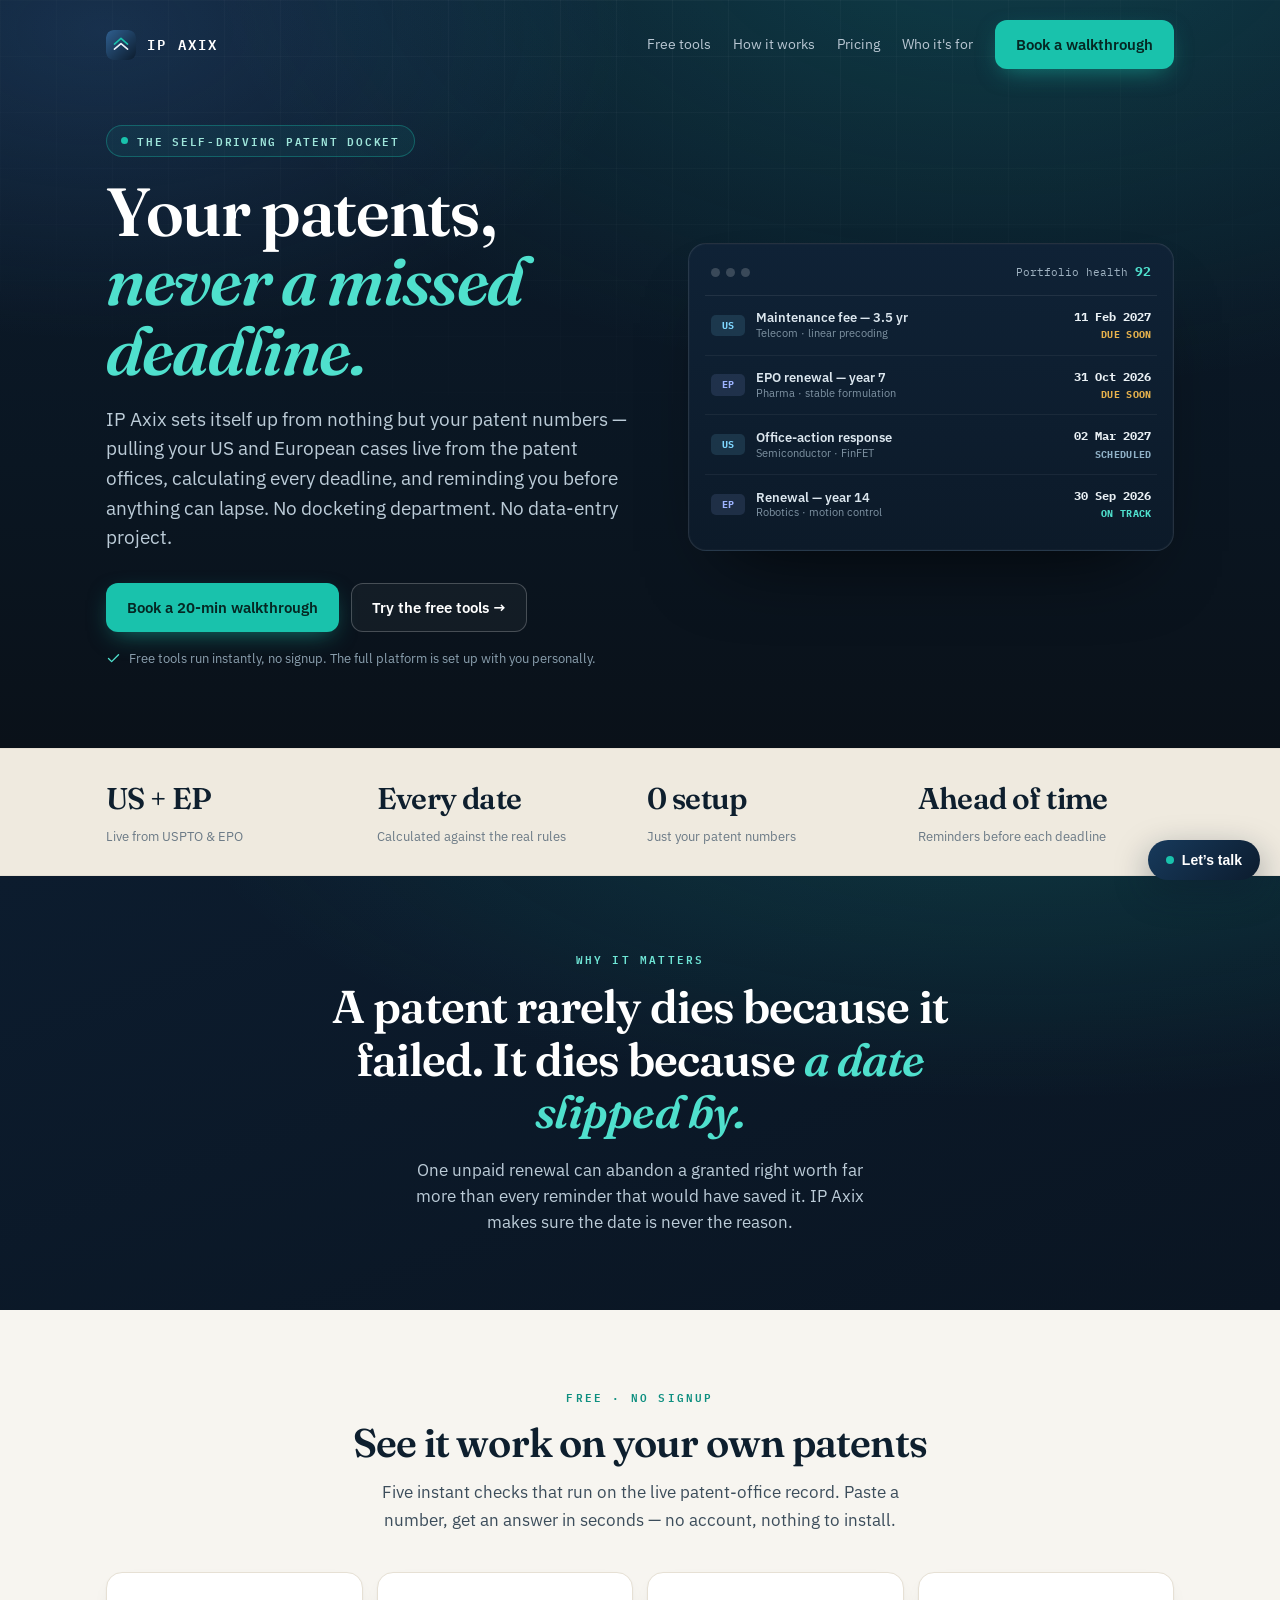
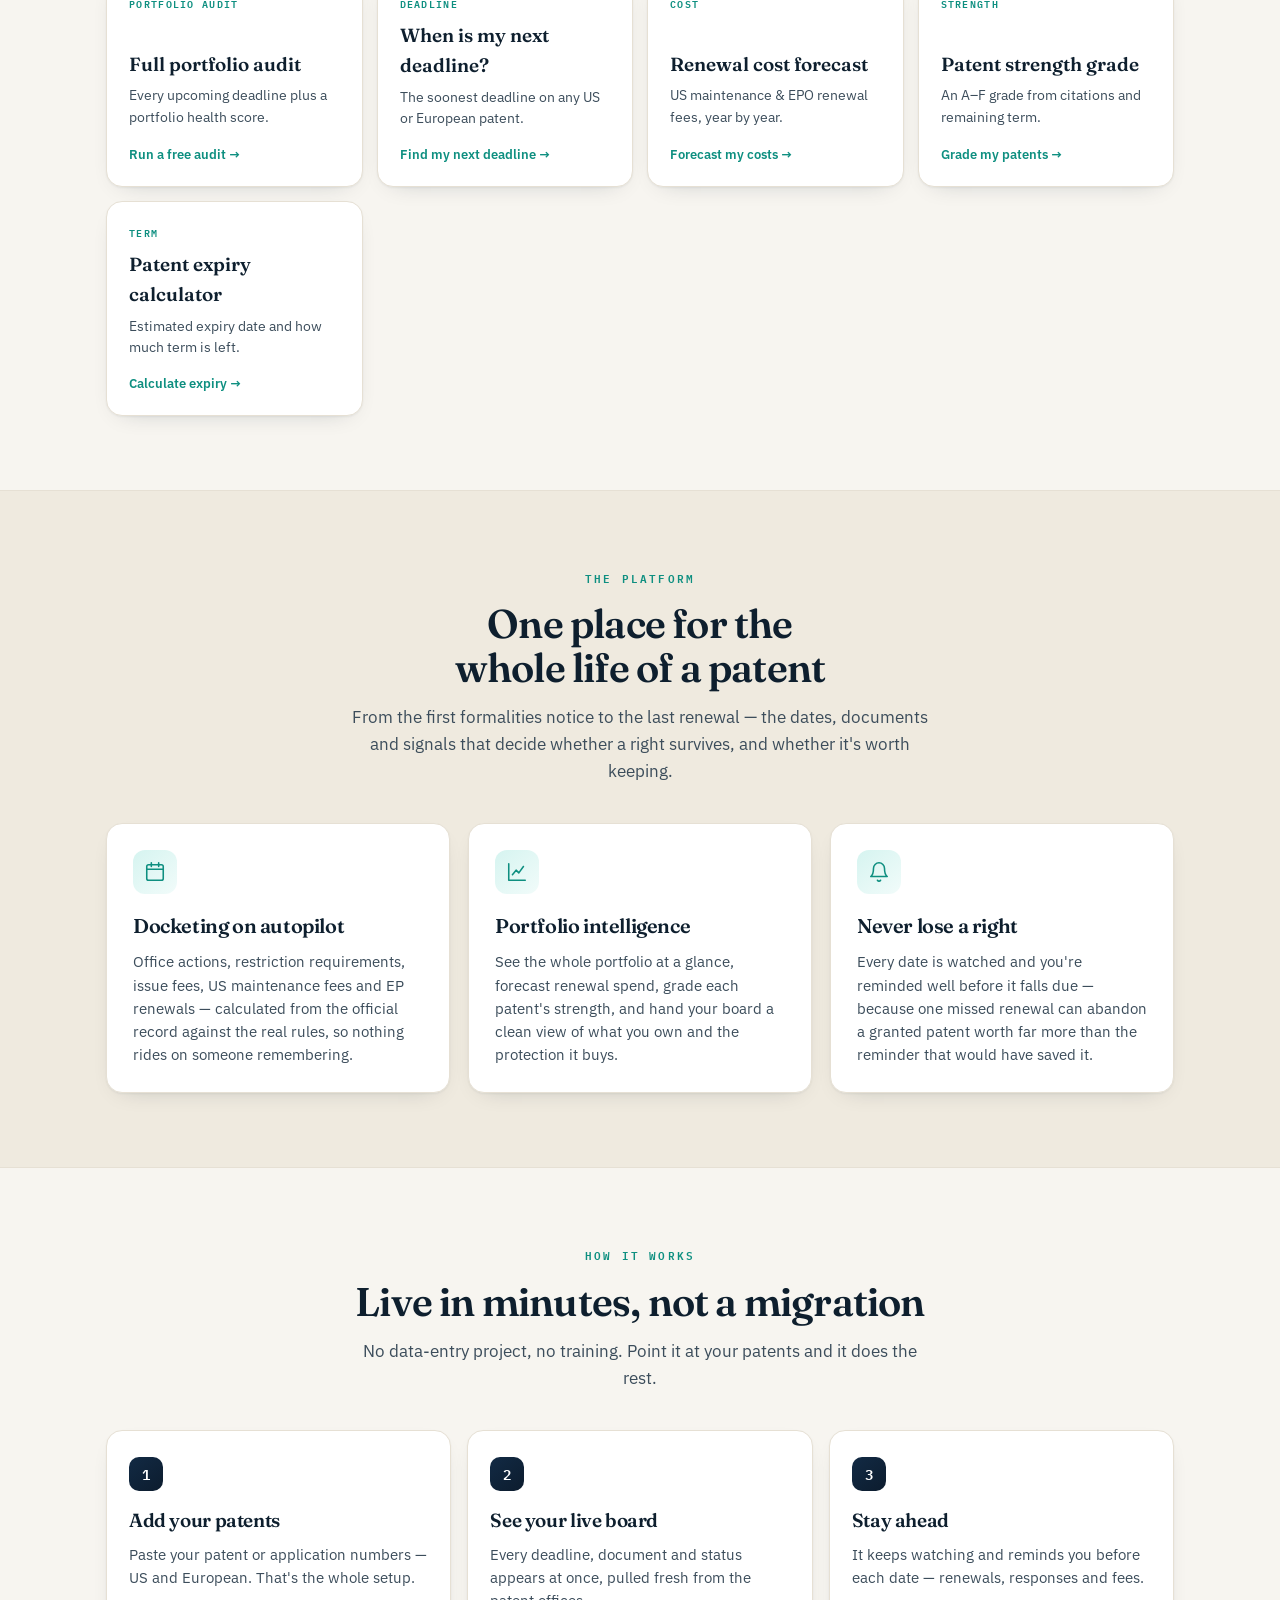
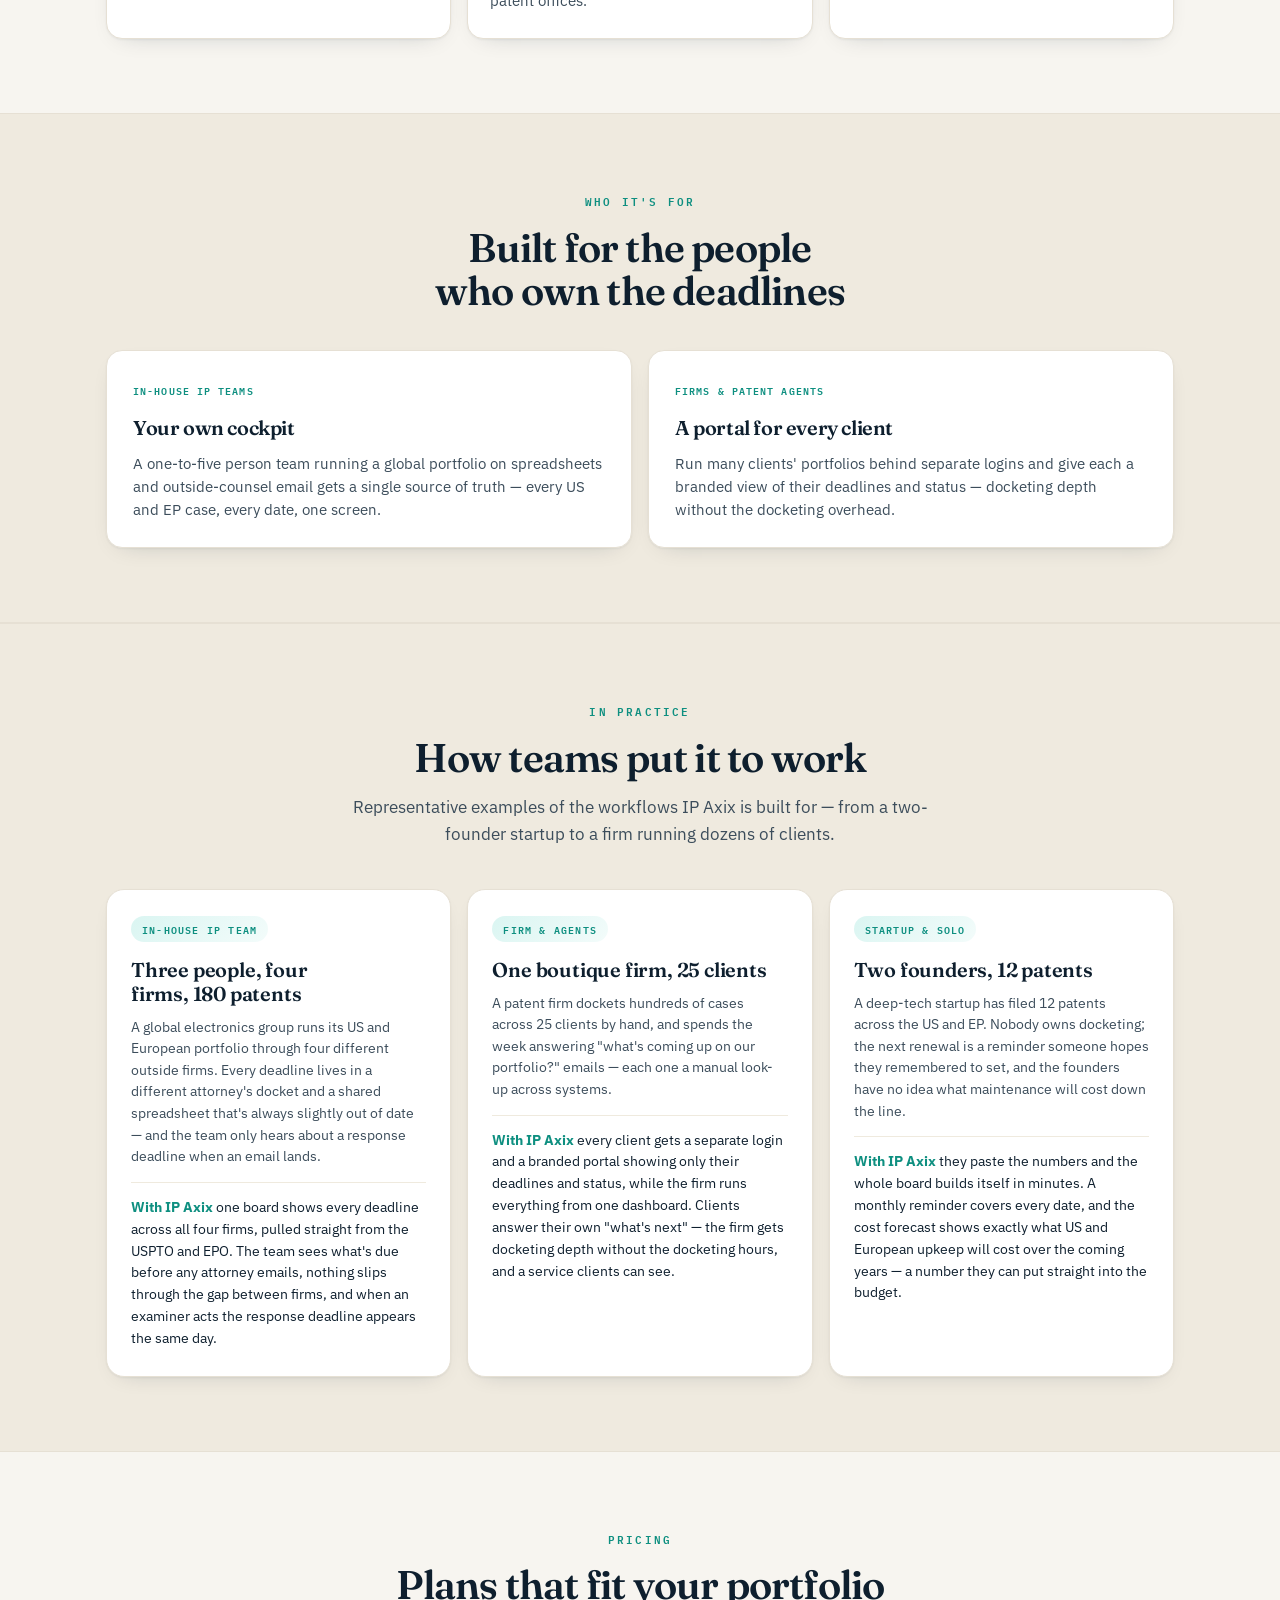
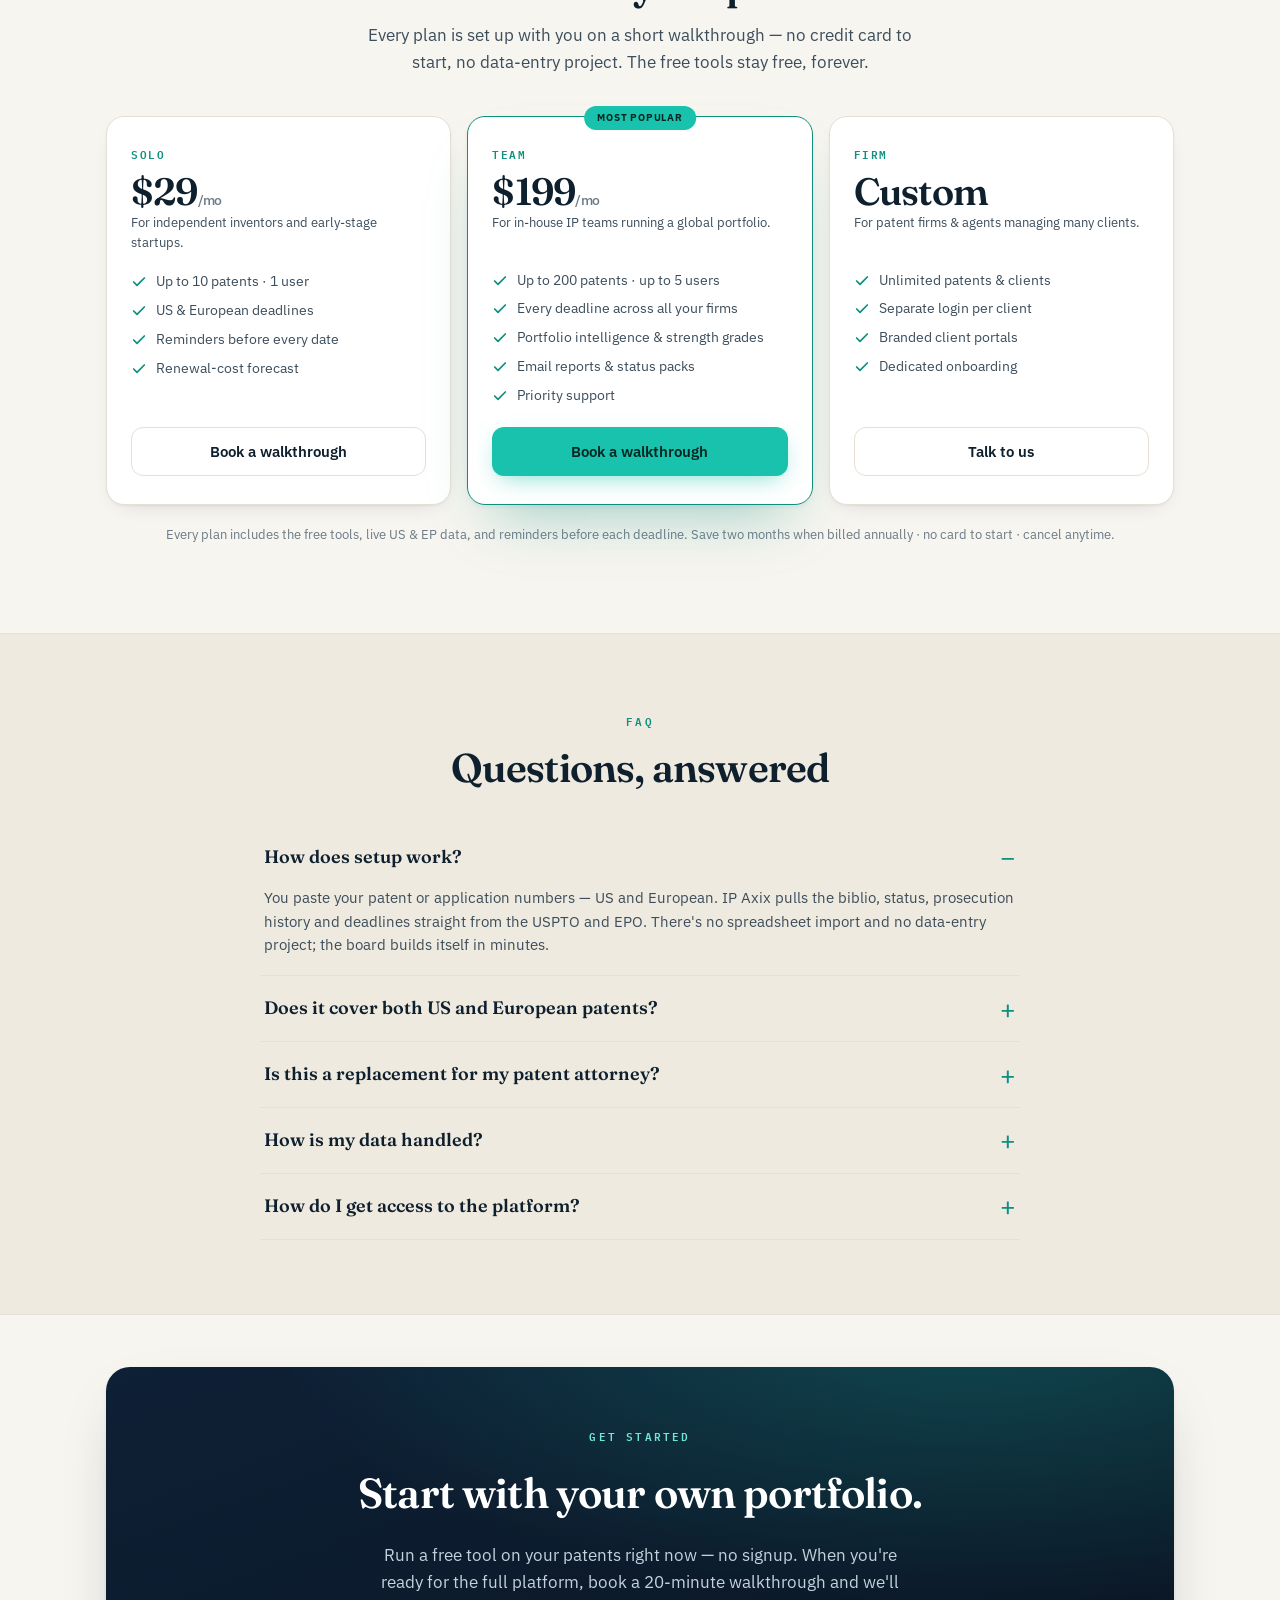
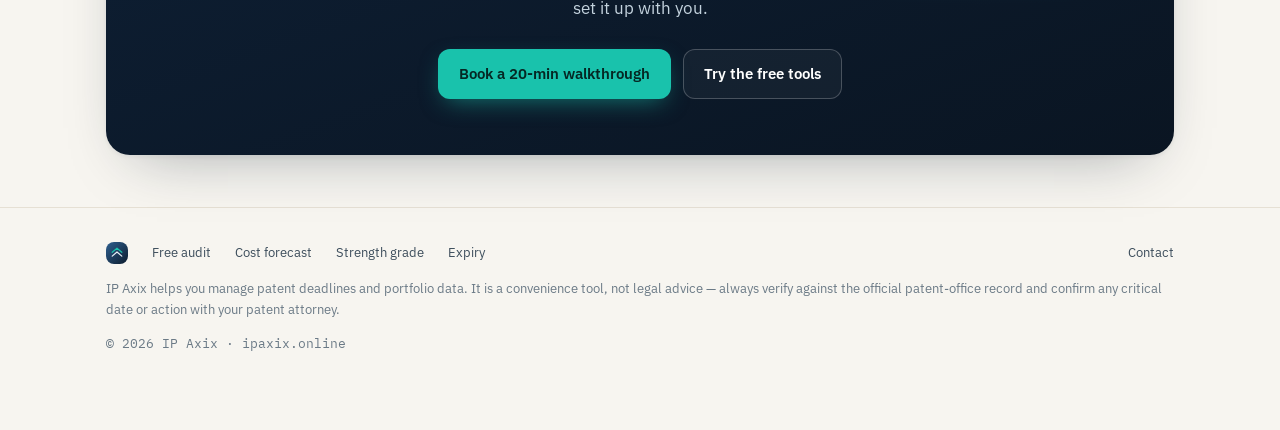
==== commit 8f3dae69: "Add files via upload" ====
--- a/index.html
+++ b/index.html
@@ -3,79 +3,500 @@
 <head>
 <meta charset="utf-8">
 <meta name="viewport" content="width=device-width, initial-scale=1">
-<title>Free Patent Portfolio Audit — IP Axix</title>
-<meta name="description" content="Paste your US patent numbers and get an instant deadline board and portfolio health score — free, no signup. From IP Axix.">
+<title>IP Axix</title>
+<meta name="description" content="The self-driving patent docket. IP Axix pulls your US & European patents from the patent offices, calculates every deadline, and reminds you before anything lapses — no docketing department. Try the free tools instantly.">
+<meta name="theme-color" content="#0C1C2E">
 <link rel="preconnect" href="https://fonts.googleapis.com">
 <link rel="preconnect" href="https://fonts.gstatic.com" crossorigin>
-<link rel="stylesheet" href="https://fonts.googleapis.com/css2?family=Fraunces:opsz,wght@9..144,400;9..144,500;9..144,600;9..144,700&family=IBM+Plex+Sans:wght@400;500;600;700&family=IBM+Plex+Mono:wght@500;600&display=swap">
-<link rel="stylesheet" href="tools.css">
+<link rel="stylesheet" href="https://fonts.googleapis.com/css2?family=Fraunces:opsz,wght@9..144,400;9..144,500;9..144,600;9..144,700;9..144,800&family=IBM+Plex+Sans:wght@400;500;600;700&family=IBM+Plex+Mono:wght@500;600&display=swap">
+<style>
+  :root{
+    --ink:#0e1f2e; --ink-soft:#3c4d5b; --mut:#6b7a86;
+    --paper:#f7f5f0; --paper-2:#efeadf; --card:#ffffff;
+    --line:#e6e0d4; --line-soft:#efeade;
+    --navy:#0c1c2e; --navy-2:#122a44; --teal:#0e8f80; --teal-bright:#19c2ac; --gold:#c79a3f;
+    --accent:var(--teal);
+    --sh-sm:0 1px 2px rgba(14,31,46,.05),0 8px 24px -16px rgba(14,31,46,.3);
+    --sh-md:0 2px 4px rgba(14,31,46,.05),0 24px 60px -30px rgba(14,31,46,.4);
+    --r:16px;
+  }
+  @media (prefers-color-scheme:dark){:root{
+    --ink:#eef3f5; --ink-soft:#c4cfd6; --mut:#8a98a2; --paper:#0a1119; --paper-2:#0e1721; --card:#121d28;
+    --line:#233240; --line-soft:#1b2732; --teal:#3fc8b6; --accent:#3fc8b6;
+    --sh-sm:0 1px 2px rgba(0,0,0,.4),0 10px 30px -18px rgba(0,0,0,.8);
+    --sh-md:0 2px 4px rgba(0,0,0,.45),0 30px 60px -30px rgba(0,0,0,.85);
+  }}
+  *{box-sizing:border-box}
+  html{-webkit-text-size-adjust:100%;scroll-behavior:smooth}
+  @media (prefers-reduced-motion:reduce){html{scroll-behavior:auto} *{animation:none!important;transition:none!important}}
+  body{margin:0;background:var(--paper);color:var(--ink);font-family:"IBM Plex Sans",system-ui,-apple-system,sans-serif;line-height:1.6;-webkit-font-smoothing:antialiased}
+  a{color:inherit}
+  ::selection{background:rgba(25,194,172,.28)}
+  .in{max-width:1120px;margin:0 auto;padding:0 26px}
+  .mono{font-family:"IBM Plex Mono",ui-monospace,monospace;font-variant-numeric:tabular-nums}
+  h1,h2,h3{font-family:"Fraunces",Georgia,serif;letter-spacing:-.02em;text-wrap:balance;margin:0}
+  .eyebrow{font-family:"IBM Plex Mono",monospace;font-size:11px;font-weight:600;letter-spacing:.2em;text-transform:uppercase}
+
+  .btn{display:inline-flex;align-items:center;gap:8px;text-decoration:none;font-weight:600;border-radius:12px;padding:12px 20px;font-size:14.5px;white-space:nowrap;border:1px solid transparent;cursor:pointer;transition:transform .16s ease,filter .16s ease,border-color .16s,background .16s}
+  .btn.primary{background:var(--teal-bright);color:#052723;box-shadow:0 8px 24px -8px rgba(25,194,172,.6)}
+  .btn.primary:hover{transform:translateY(-2px);filter:brightness(1.05)}
+  .btn.ghost{border-color:rgba(255,255,255,.22);color:#fff;background:rgba(255,255,255,.04)}
+  .btn.ghost:hover{border-color:rgba(255,255,255,.5);transform:translateY(-2px)}
+  .btn.dark{background:var(--navy);color:#fff}.btn.dark:hover{transform:translateY(-2px);filter:brightness(1.12)}
+  .btn.line{border-color:var(--line);color:var(--ink);background:var(--card)}.btn.line:hover{border-color:var(--accent);color:var(--accent)}
+
+  .logo{display:inline-flex;line-height:0}
+  .logo svg{width:30px;height:30px;border-radius:8px;display:block}
+  .wordmark{font-family:"IBM Plex Mono",monospace;font-weight:600;letter-spacing:.16em;text-transform:uppercase;font-size:14px}
+
+  /* ---------- HERO (dark cinematic) ---------- */
+  .hero{position:relative;background:
+      radial-gradient(120% 120% at 78% -10%, rgba(25,194,172,.20), transparent 52%),
+      radial-gradient(90% 90% at 8% 4%, rgba(53,102,158,.28), transparent 46%),
+      linear-gradient(180deg,#0c1c2e,#0a1622 62%,#0a1119);
+    color:#eaf1f5;overflow:hidden}
+  .hero:after{content:"";position:absolute;inset:0;background-image:
+      linear-gradient(rgba(255,255,255,.035) 1px,transparent 1px),
+      linear-gradient(90deg,rgba(255,255,255,.035) 1px,transparent 1px);
+    background-size:56px 56px;mask-image:radial-gradient(120% 90% at 50% 0,#000,transparent 72%);pointer-events:none}
+  nav.top{position:relative;z-index:3;display:flex;align-items:center;gap:12px 20px;flex-wrap:wrap;padding:20px 0}
+  nav .brand{display:flex;align-items:center;gap:11px;text-decoration:none;color:#fff}
+  nav .nlinks{display:flex;gap:6px 22px;flex-wrap:wrap;margin-left:auto;align-items:center;font-size:13.5px}
+  nav .nlinks a{color:#b9c7d3;text-decoration:none;transition:color .15s} nav .nlinks a:hover{color:#fff}
+  .hero .content{position:relative;z-index:3;display:grid;grid-template-columns:1.05fr .95fr;gap:44px;align-items:center;padding:36px 0 80px}
+  @media(max-width:900px){.hero .content{grid-template-columns:1fr;gap:34px;padding:20px 0 60px}}
+  .hpill{display:inline-flex;align-items:center;gap:9px;color:#9fe6db;border:1px solid rgba(25,194,172,.34);background:rgba(25,194,172,.08);border-radius:100px;padding:6px 14px}
+  .hpill .live{width:7px;height:7px;border-radius:50%;background:#19c2ac;box-shadow:0 0 0 0 rgba(25,194,172,.7);animation:pl 2.2s infinite}
+  @keyframes pl{0%{box-shadow:0 0 0 0 rgba(25,194,172,.6)}70%{box-shadow:0 0 0 7px rgba(25,194,172,0)}100%{box-shadow:0 0 0 0 rgba(25,194,172,0)}}
+  .hero h1{font-weight:600;font-size:clamp(40px,6.4vw,68px);line-height:1.02;margin:20px 0 0;color:#fff}
+  .hero h1 em{font-style:italic;color:#4fe0cd}
+  .hero .sub{font-size:18.5px;color:#bcccd8;max-width:52ch;margin:20px 0 0}
+  .hcta{display:flex;gap:12px;flex-wrap:wrap;margin-top:30px}
+  .hnote{margin-top:16px;font-size:12.5px;color:#8ba0af;display:flex;align-items:center;gap:8px}
+  .hnote svg{width:15px;height:15px;flex:0 0 auto;color:#4fe0cd}
+  .heromark{opacity:.16;animation:fade 1s ease both}
+
+  /* live-board glimpse */
+  .glimpse{position:relative;background:linear-gradient(180deg,#0f2236,#0c1a29);border:1px solid rgba(255,255,255,.1);border-radius:18px;
+    box-shadow:0 40px 80px -40px rgba(0,0,0,.8),0 0 0 1px rgba(255,255,255,.02) inset;padding:16px;animation:rise .7s cubic-bezier(.2,.7,.2,1) both}
+  @keyframes rise{from{opacity:0;transform:translateY(18px) scale(.98)}to{opacity:1;transform:none}}
+  @keyframes fade{from{opacity:0}to{opacity:.16}}
+  .gbar{display:flex;align-items:center;justify-content:space-between;padding:2px 6px 12px;border-bottom:1px solid rgba(255,255,255,.08)}
+  .gbar .dots{display:flex;gap:6px}.gbar .dots i{width:9px;height:9px;border-radius:50%;background:rgba(255,255,255,.18)}
+  .gbar .score{font-family:"IBM Plex Mono",monospace;font-size:11px;color:#9fb2c1;display:flex;align-items:center;gap:7px}
+  .gbar .score b{color:#4fe0cd;font-size:13px}
+  .grow{display:grid;grid-template-columns:34px 1fr auto;gap:11px;align-items:center;padding:11px 6px;border-bottom:1px solid rgba(255,255,255,.055)}
+  .grow:last-child{border-bottom:none}
+  .jur{font-family:"IBM Plex Mono",monospace;font-size:9.5px;font-weight:700;text-align:center;padding:3px 0;border-radius:5px}
+  .jur.us{color:#7fd7ff;background:rgba(127,215,255,.13)} .jur.ep{color:#9db4ff;background:rgba(157,180,255,.13)}
+  .grow .t{font-size:12.5px;color:#dbe6ee;font-weight:600;line-height:1.25}
+  .grow .t small{display:block;color:#7f93a3;font-weight:400;font-size:10.5px;margin-top:1px}
+  .grow .d{text-align:right;font-family:"IBM Plex Mono",monospace;font-size:11px;white-space:nowrap}
+  .grow .d b{display:block;color:#eaf1f5;font-size:12px}
+  .grow .d span{font-size:9.5px;font-weight:700;letter-spacing:.03em;text-transform:uppercase}
+  .d.soon span{color:#e7b24d}.d.ok span{color:#4fe0cd}.d.up span{color:#8fb0c6}
+
+  /* ---------- light sections ---------- */
+  .sec{padding:74px 0}
+  .sec.tight{padding:52px 0}
+  .band{text-align:center;max-width:64ch;margin:0 auto}
+  .band .eyebrow{color:var(--teal)}
+  .band h2{font-weight:600;font-size:clamp(27px,3.7vw,40px);line-height:1.08;margin:12px 0 0}
+  .band .lede{color:var(--ink-soft);font-size:17px;margin:15px auto 0;max-width:58ch}
+
+  .metrics{border-top:1px solid var(--line);border-bottom:1px solid var(--line);background:var(--paper-2)}
+  .metrics .in{display:grid;grid-template-columns:repeat(4,1fr);gap:14px;padding:26px 26px}
+  @media(max-width:720px){.metrics .in{grid-template-columns:repeat(2,1fr);gap:22px 14px}}
+  .metric b{display:block;font-family:"Fraunces",serif;font-weight:600;font-size:30px;color:var(--ink);letter-spacing:-.02em}
+  .metric span{font-size:12.5px;color:var(--mut)}
+
+  .vp{display:grid;grid-template-columns:repeat(3,1fr);gap:18px;margin-top:38px}
+  @media(max-width:860px){.vp{grid-template-columns:1fr}}
+  .prop{background:var(--card);border:1px solid var(--line);border-radius:var(--r);padding:26px;box-shadow:var(--sh-sm);transition:transform .18s,box-shadow .18s,border-color .18s}
+  .prop:hover{transform:translateY(-4px);box-shadow:var(--sh-md);border-color:color-mix(in srgb,var(--accent) 40%,var(--line))}
+  .prop .ic{width:44px;height:44px;border-radius:12px;display:flex;align-items:center;justify-content:center;background:linear-gradient(140deg,rgba(25,194,172,.18),rgba(25,194,172,.06));color:var(--teal);margin-bottom:16px}
+  .prop .ic svg{width:22px;height:22px;fill:none;stroke:currentColor;stroke-width:1.7;stroke-linecap:round;stroke-linejoin:round}
+  .prop h3{font-weight:600;font-size:20px;margin:0 0 8px}
+  .prop p{margin:0;font-size:14.5px;color:var(--ink-soft)}
+
+  .steps{display:grid;grid-template-columns:repeat(3,1fr);gap:16px;margin-top:38px;counter-reset:s}
+  @media(max-width:720px){.steps{grid-template-columns:1fr}}
+  .step{position:relative;padding:26px 22px;border:1px solid var(--line);border-radius:var(--r);background:var(--card);box-shadow:var(--sh-sm)}
+  .step .n{display:inline-flex;align-items:center;justify-content:center;width:34px;height:34px;border-radius:10px;font-family:"IBM Plex Mono",monospace;font-size:14px;font-weight:600;color:#fff;background:linear-gradient(140deg,var(--navy-2),var(--navy));margin-bottom:14px}
+  .step h3{font-weight:600;font-size:19px;margin:0 0 7px}
+  .step p{margin:0;font-size:14.5px;color:var(--ink-soft)}
+
+  .tools{display:grid;grid-template-columns:repeat(auto-fit,minmax(230px,1fr));gap:14px;margin-top:38px;text-align:left}
+  .toolcard{display:flex;flex-direction:column;text-decoration:none;background:var(--card);border:1px solid var(--line);border-radius:var(--r);padding:22px;box-shadow:var(--sh-sm);transition:transform .18s,box-shadow .18s,border-color .18s}
+  .toolcard:hover{transform:translateY(-4px);box-shadow:var(--sh-md);border-color:color-mix(in srgb,var(--accent) 45%,var(--line))}
+  .toolcard .k{font-family:"IBM Plex Mono",monospace;font-size:10px;font-weight:600;letter-spacing:.13em;text-transform:uppercase;color:var(--teal)}
+  .toolcard b{display:block;font-family:"Fraunces",serif;font-size:19px;font-weight:600;margin:9px 0 6px}
+  .toolcard span{font-size:13.5px;color:var(--ink-soft);flex:1}
+  .toolcard .go{margin-top:14px;font-size:12.5px;font-weight:600;color:var(--teal)}
+
+  .who{display:grid;grid-template-columns:1fr 1fr;gap:16px;margin-top:38px}
+  @media(max-width:720px){.who{grid-template-columns:1fr}}
+  .whobox{background:var(--card);border:1px solid var(--line);border-radius:var(--r);padding:26px;box-shadow:var(--sh-sm)}
+  .whobox .tag{font-family:"IBM Plex Mono",monospace;font-size:10px;font-weight:600;letter-spacing:.11em;text-transform:uppercase;color:var(--teal)}
+  .whobox h3{font-weight:600;font-size:20px;margin:9px 0 8px}
+  .whobox p{margin:0;font-size:14.5px;color:var(--ink-soft)}
+
+  /* closing */
+  .close{position:relative;overflow:hidden;background:
+      radial-gradient(120% 130% at 82% -10%, rgba(25,194,172,.26), transparent 55%),
+      linear-gradient(160deg,#0e2036,#0a1522);
+    color:#fff;border-radius:24px;padding:56px 40px;text-align:center;box-shadow:var(--sh-md)}
+  .close .eyebrow{color:#6fe6d6}
+  .close h2{color:#fff;font-weight:600;font-size:clamp(28px,4.2vw,42px);margin-top:12px}
+  .close p{color:#c3d2dd;font-size:16.5px;max-width:52ch;margin:15px auto 0}
+  .close .btns{display:flex;gap:12px;justify-content:center;flex-wrap:wrap;margin-top:28px}
+
+  footer{border-top:1px solid var(--line);padding:34px 0 64px;color:var(--mut);font-size:12.5px;line-height:1.7}
+  footer .frow{display:flex;gap:10px 24px;flex-wrap:wrap;margin-bottom:14px;align-items:center}
+  footer a{color:var(--ink-soft);text-decoration:none;cursor:pointer} footer a:hover{color:var(--accent)}
+  footer .sp{flex:1}
+
+  /* pricing */
+  .pricing{display:grid;grid-template-columns:repeat(3,1fr);gap:16px;margin-top:40px;align-items:stretch}
+  @media(max-width:820px){.pricing{grid-template-columns:1fr;max-width:420px;margin-left:auto;margin-right:auto}}
+  .tier{display:flex;flex-direction:column;background:var(--card);border:1px solid var(--line);border-radius:18px;padding:28px 24px;box-shadow:var(--sh-sm);transition:transform .18s,box-shadow .18s}
+  .tier:hover{transform:translateY(-4px);box-shadow:var(--sh-md)}
+  .tier.feat{border-color:var(--teal);box-shadow:0 2px 4px rgba(14,31,46,.05),0 30px 60px -28px rgba(14,143,128,.45)}
+  .tier{position:relative}
+  .tier .badge{position:absolute;top:-11px;left:50%;transform:translateX(-50%);background:var(--teal-bright);color:#052723;font-size:10px;font-weight:800;letter-spacing:.08em;text-transform:uppercase;padding:4px 13px;border-radius:100px;white-space:nowrap}
+  .tier .tname{font-family:"IBM Plex Mono",monospace;font-size:11px;font-weight:600;letter-spacing:.14em;text-transform:uppercase;color:var(--teal)}
+  .tier .price{font-family:"Fraunces",serif;font-weight:600;font-size:38px;letter-spacing:-.02em;margin:10px 0 2px;line-height:1}
+  .tier .price small{font-family:"IBM Plex Sans",sans-serif;font-size:14px;font-weight:500;color:var(--mut)}
+  .tier .for{font-size:13px;color:var(--ink-soft);min-height:40px;margin-bottom:4px}
+  .tier ul{list-style:none;padding:0;margin:14px 0 22px;display:flex;flex-direction:column;gap:10px;flex:1}
+  .tier li{font-size:13.5px;color:var(--ink-soft);display:flex;gap:9px;align-items:flex-start;line-height:1.4}
+  .tier li svg{width:16px;height:16px;flex:0 0 auto;color:var(--teal);margin-top:2px;stroke:currentColor;fill:none;stroke-width:2.6;stroke-linecap:round;stroke-linejoin:round}
+  .tier .btn{width:100%;justify-content:center}
+  .pricenote{text-align:center;font-size:13px;color:var(--mut);margin-top:20px}
+
+  /* faq */
+  .faq{max-width:760px;margin:36px auto 0}
+  .faq details{border-bottom:1px solid var(--line)}
+  .faq summary{cursor:pointer;list-style:none;padding:18px 4px;font-family:"Fraunces",serif;font-weight:600;font-size:18px;display:flex;justify-content:space-between;align-items:center;gap:14px;color:var(--ink)}
+  .faq summary::-webkit-details-marker{display:none}
+  .faq summary::after{content:"+";font-family:"IBM Plex Sans",sans-serif;font-weight:400;color:var(--teal);font-size:26px;line-height:1;transition:transform .2s}
+  .faq details[open] summary::after{content:"\2212"}
+  .faq p{margin:-4px 4px 18px;font-size:14.5px;color:var(--ink-soft);line-height:1.65}
+
+  /* case studies */
+  .cases{display:grid;grid-template-columns:repeat(3,1fr);gap:16px;margin-top:40px}
+  @media(max-width:900px){.cases{grid-template-columns:1fr}}
+  .case{background:var(--card);border:1px solid var(--line);border-radius:18px;padding:26px 24px;box-shadow:var(--sh-sm);display:flex;flex-direction:column;transition:transform .18s,box-shadow .18s,border-color .18s}
+  .case:hover{transform:translateY(-4px);box-shadow:var(--sh-md);border-color:color-mix(in srgb,var(--accent) 40%,var(--line))}
+  .case .tag{align-self:flex-start;font-family:"IBM Plex Mono",monospace;font-size:10px;font-weight:600;letter-spacing:.12em;text-transform:uppercase;color:var(--teal);background:linear-gradient(140deg,rgba(25,194,172,.16),rgba(25,194,172,.05));padding:5px 11px;border-radius:100px}
+  .case h3{font-family:"Fraunces",serif;font-weight:600;font-size:20px;margin:16px 0 0;letter-spacing:-.01em;line-height:1.2}
+  .case .sit{font-size:13.5px;color:var(--ink-soft);margin:11px 0 0;line-height:1.6}
+  .case .out{font-size:13.5px;color:var(--ink);margin:14px 0 0;line-height:1.62;padding-top:14px;border-top:1px solid var(--line-soft)}
+  .case .out b{color:var(--teal);font-weight:700}
+</style>
 </head>
 <body>
-<div class="wrap">
-  <nav class="topnav">
-    <a class="brand" href="https://ipaxix.online"><span class="logo"><svg viewBox="0 0 64 64" xmlns="http://www.w3.org/2000/svg" role="img" aria-label="IP Axix"><defs><linearGradient id="ipxT" x1="0" y1="0" x2="1" y2="1"><stop offset="0" stop-color="#264C74"/><stop offset="1" stop-color="#14273F"/></linearGradient></defs><rect width="64" height="64" rx="15" fill="url(#ipxT)"/><polyline points="18,41 32,29 46,41" fill="none" stroke="#EAF1F8" stroke-width="3.4" stroke-linecap="round" stroke-linejoin="round"/><polyline points="18,30 32,18 46,30" fill="none" stroke="#18B8A6" stroke-width="3.4" stroke-linecap="round" stroke-linejoin="round"/></svg></span> IP Axix</a>
-    <div class="navlinks"><a href="https://ipaxix.online">Home</a>
-      <a href="/" class="on">Portfolio Audit</a>
-      <a href="/in-force">Next deadline</a>
-      <a href="/expiry">Expiry</a>
-      <a href="/annuity">Maintenance fees</a>
-      <a href="/forecast">Cost forecast</a>
-      <a href="/grade">Strength grade</a>
-    </div>
-  </nav>
-  <header class="mast">
-    <h1>Your patent portfolio, <em>checked in seconds.</em></h1>
-    <p class="lede">Paste your US patent or application numbers. We pull the live record and show every upcoming deadline and a portfolio health score — free, no signup, nothing saved.</p>
-  </header>
-
-  <section class="panel inputcard">
-    <label class="field" for="pn">Patent / application numbers</label>
-    <textarea id="pn" spellcheck="false" placeholder="e.g.  US 8,385,433&#10;9,105,744&#10;EP3870213"></textarea>
-    <div class="row">
-      <button class="go" id="run">Run my free audit</button>
-      <button class="ghost" id="share" hidden>Copy shareable link</button>
-      <span class="hint"><b>Up to 20 numbers.</b> US &amp; European — grant, application or publication numbers (e.g. EP3870213).</span>
-    </div>
-  </section>
-
-  <div id="status" hidden></div>
-
-  <main id="results" hidden>
-    <section class="panel scorecard">
-      <div class="gauge">
-        <svg width="104" height="104" viewBox="0 0 104 104">
-          <circle cx="52" cy="52" r="44" fill="none" stroke="var(--line)" stroke-width="10"></circle>
-          <circle id="ring" cx="52" cy="52" r="44" fill="none" stroke="var(--accent)" stroke-width="10" stroke-linecap="round" stroke-dasharray="276.5" stroke-dashoffset="276.5"></circle>
-        </svg>
-        <div class="val"><b id="scoreNum">—</b><span>Health</span></div>
+
+<!-- ===== HERO ===== -->
+<div class="hero">
+  <div class="in">
+    <nav class="top">
+      <a class="brand" href="/">
+        <span class="logo"><svg viewBox="0 0 64 64" xmlns="http://www.w3.org/2000/svg" role="img" aria-label="IP Axix">
+          <defs><linearGradient id="ipxNav" x1="0" y1="0" x2="1" y2="1"><stop offset="0" stop-color="#2f5f8f"/><stop offset="1" stop-color="#0c1c2e"/></linearGradient></defs>
+          <rect width="64" height="64" rx="15" fill="url(#ipxNav)"/>
+          <polyline points="18,41 32,29 46,41" fill="none" stroke="#EAF1F8" stroke-width="3.4" stroke-linecap="round" stroke-linejoin="round"/>
+          <polyline points="18,30 32,18 46,30" fill="none" stroke="#19c2ac" stroke-width="3.4" stroke-linecap="round" stroke-linejoin="round"/>
+        </svg></span>
+        <span class="wordmark">IP Axix</span>
+      </a>
+      <div class="nlinks">
+        <a href="#tools">Free tools</a>
+        <a href="#how">How it works</a>
+        <a href="#pricing">Pricing</a>
+        <a href="#who">Who it's for</a>
+        <a class="btn primary" href="https://cal.com/ipaxix/20min" target="_blank" rel="noopener">Book a walkthrough</a>
       </div>
-      <div class="scoretext"><h2 id="scoreHead">Portfolio health</h2><p id="scoreSub"></p></div>
-    </section>
-    <div class="tiles" id="tiles"></div>
-    <div class="plist" id="plist"></div>
-    <div class="capture" id="capture" hidden></div>
-    <section class="cta">
-      <h2>Never chase these dates by hand again.</h2>
-      <p>This snapshot is a one-time look. In the full tool your whole portfolio — US and European — stays synced, every deadline is monitored, and you get reminders before anything is at risk.</p>
-      <div class="btns"><a class="primary" id="ctaStart" href="#">Book a walkthrough</a><a class="secondary" id="ctaDemo" href="#">Send us a message</a></div>
-    </section>
-    <div class="more">
-      <h3>More free tools</h3>
-      <div class="grid">
-        <a href="/in-force"><b>When is my next deadline?</b><span>The soonest deadline on any US or European patent.</span></a>
-        <a href="/expiry"><b>Patent expiry calculator</b><span>When a patent's term runs out.</span></a>
-        <a href="/annuity"><b>Maintenance-fee estimator</b><span>What the USPTO fees will cost.</span></a>
+    </nav>
+
+    <div class="content">
+      <div>
+        <span class="hpill"><span class="live"></span><span class="eyebrow" style="letter-spacing:.16em">The self-driving patent docket</span></span>
+        <h1>Your patents, <em>never a missed deadline.</em></h1>
+        <p class="sub">IP Axix sets itself up from nothing but your patent numbers — pulling your US and European cases live from the patent offices, calculating every deadline, and reminding you before anything can lapse. No docketing department. No data-entry project.</p>
+        <div class="hcta">
+          <a class="btn primary" href="https://cal.com/ipaxix/20min" target="_blank" rel="noopener">Book a 20-min walkthrough</a>
+          <a class="btn ghost" href="https://audit.ipaxix.online">Try the free tools →</a>
+        </div>
+        <div class="hnote">
+          <svg viewBox="0 0 24 24" fill="none" stroke="currentColor" stroke-width="2.2" stroke-linecap="round" stroke-linejoin="round"><path d="M20 6 9 17l-5-5"/></svg>
+          Free tools run instantly, no signup. The full platform is set up with you personally.
+        </div>
       </div>
-    </div>
-  </main>
-
-  <footer>
-    <p><strong>How to read this:</strong> deadlines are calculated from the public patent-office record and standard prosecution rules. Dates marked <span class="mono">est</span> are approximate. This is a convenience snapshot, not legal advice — always verify against the official record and confirm any critical date with your patent attorney.</p>
-    <p><strong>Privacy:</strong> the numbers you check aren't linked to you and are never sold; we briefly cache public-record results to speed up repeat lookups. If you ask us to watch a patent, we store your email only to send those deadline reminders — one-click unsubscribe, anytime.</p>
-    <p class="mono">IP Axix · Free Instant Audit · free tools</p>
-  </footer>
+
+      <!-- live-board glimpse -->
+      <div class="glimpse" aria-hidden="true">
+        <div class="gbar"><div class="dots"><i></i><i></i><i></i></div><div class="score">Portfolio health <b>92</b></div></div>
+        <div class="grow"><span class="jur us">US</span><div class="t">Maintenance fee — 3.5&nbsp;yr<small>Telecom · linear precoding</small></div><div class="d soon"><b>11 Feb 2027</b><span>Due soon</span></div></div>
+        <div class="grow"><span class="jur ep">EP</span><div class="t">EPO renewal — year&nbsp;7<small>Pharma · stable formulation</small></div><div class="d soon"><b>31 Oct 2026</b><span>Due soon</span></div></div>
+        <div class="grow"><span class="jur us">US</span><div class="t">Office-action response<small>Semiconductor · FinFET</small></div><div class="d up"><b>02 Mar 2027</b><span>Scheduled</span></div></div>
+        <div class="grow"><span class="jur ep">EP</span><div class="t">Renewal — year&nbsp;14<small>Robotics · motion control</small></div><div class="d ok"><b>30 Sep 2026</b><span>On track</span></div></div>
+      </div>
+    </div>
+  </div>
 </div>
-<script src="tools.js"></script>
-<script>IPAX.init({ mode:"audit", tool:"audit", examples:"8385433\n9105744\n8046721\nEP3870213\nEP2796249" });</script>
+
+<!-- ===== METRICS ===== -->
+<div class="metrics"><div class="in">
+  <div class="metric"><b>US + EP</b><span>Live from USPTO &amp; EPO</span></div>
+  <div class="metric"><b>Every date</b><span>Calculated against the real rules</span></div>
+  <div class="metric"><b>0 setup</b><span>Just your patent numbers</span></div>
+  <div class="metric"><b>Ahead of time</b><span>Reminders before each deadline</span></div>
+</div></div>
+
+<!-- ===== STATEMENT ===== -->
+<div style="background:radial-gradient(120% 130% at 80% -20%,rgba(25,194,172,.18),transparent 55%),linear-gradient(160deg,#0c1c2e,#0a1522);color:#fff;overflow:hidden;position:relative">
+  <div class="in" style="padding:74px 26px;text-align:center;position:relative;z-index:2">
+    <div class="eyebrow" style="color:#6fe6d6">Why it matters</div>
+    <p style="font-family:Fraunces,Georgia,serif;font-weight:600;font-size:clamp(27px,4.4vw,46px);line-height:1.14;letter-spacing:-.02em;max-width:22ch;margin:14px auto 0;color:#fff">A patent rarely dies because it failed. It dies because <em style="font-style:italic;color:#4fe0cd">a date slipped by.</em></p>
+    <p style="font-size:16.5px;color:#bcccd8;max-width:48ch;margin:18px auto 0;line-height:1.6">One unpaid renewal can abandon a granted right worth far more than every reminder that would have saved it. IP Axix makes sure the date is never the reason.</p>
+  </div>
+</div>
+
+<!-- ===== FREE TOOLS ===== -->
+<section class="sec" id="tools"><div class="in">
+  <div class="band"><span class="eyebrow">Free · no signup</span>
+    <h2>See it work on your own patents</h2>
+    <p class="lede">Five instant checks that run on the live patent-office record. Paste a number, get an answer in seconds — no account, nothing to install.</p></div>
+  <div class="tools">
+    <a class="toolcard" href="https://audit.ipaxix.online/"><span class="k">Portfolio audit</span><b>Full portfolio audit</b><span>Every upcoming deadline plus a portfolio health score.</span><div class="go">Run a free audit →</div></a>
+    <a class="toolcard" href="https://audit.ipaxix.online/in-force"><span class="k">Deadline</span><b>When is my next deadline?</b><span>The soonest deadline on any US or European patent.</span><div class="go">Find my next deadline →</div></a>
+    <a class="toolcard" href="https://audit.ipaxix.online/forecast"><span class="k">Cost</span><b>Renewal cost forecast</b><span>US maintenance &amp; EPO renewal fees, year by year.</span><div class="go">Forecast my costs →</div></a>
+    <a class="toolcard" href="https://audit.ipaxix.online/grade"><span class="k">Strength</span><b>Patent strength grade</b><span>An A–F grade from citations and remaining term.</span><div class="go">Grade my patents →</div></a>
+    <a class="toolcard" href="https://audit.ipaxix.online/expiry"><span class="k">Term</span><b>Patent expiry calculator</b><span>Estimated expiry date and how much term is left.</span><div class="go">Calculate expiry →</div></a>
+  </div>
+</div></section>
+
+<!-- ===== VALUE ===== -->
+<section class="sec" id="what" style="background:var(--paper-2);border-top:1px solid var(--line);border-bottom:1px solid var(--line)"><div class="in">
+  <div class="band"><span class="eyebrow">The platform</span>
+    <h2>One place for the whole life of a patent</h2>
+    <p class="lede">From the first formalities notice to the last renewal — the dates, documents and signals that decide whether a right survives, and whether it's worth keeping.</p></div>
+  <div class="vp">
+    <div class="prop"><div class="ic"><svg viewBox="0 0 24 24"><rect x="3" y="4" width="18" height="17" rx="2"/><path d="M3 9h18M8 2v4M16 2v4"/></svg></div>
+      <h3>Docketing on autopilot</h3><p>Office actions, restriction requirements, issue fees, US maintenance fees and EP renewals — calculated from the official record against the real rules, so nothing rides on someone remembering.</p></div>
+    <div class="prop"><div class="ic"><svg viewBox="0 0 24 24"><path d="M3 3v18h18"/><path d="M7 15l4-5 3 3 5-7"/></svg></div>
+      <h3>Portfolio intelligence</h3><p>See the whole portfolio at a glance, forecast renewal spend, grade each patent's strength, and hand your board a clean view of what you own and the protection it buys.</p></div>
+    <div class="prop"><div class="ic"><svg viewBox="0 0 24 24"><path d="M18 8a6 6 0 1 0-12 0c0 7-3 9-3 9h18s-3-2-3-9"/><path d="M13.7 21a2 2 0 0 1-3.4 0"/></svg></div>
+      <h3>Never lose a right</h3><p>Every date is watched and you're reminded well before it falls due — because one missed renewal can abandon a granted patent worth far more than the reminder that would have saved it.</p></div>
+  </div>
+</div></section>
+
+<!-- ===== HOW ===== -->
+<section class="sec" id="how"><div class="in">
+  <div class="band"><span class="eyebrow">How it works</span>
+    <h2>Live in minutes, not a migration</h2>
+    <p class="lede">No data-entry project, no training. Point it at your patents and it does the rest.</p></div>
+  <div class="steps">
+    <div class="step"><div class="n">1</div><h3>Add your patents</h3><p>Paste your patent or application numbers — US and European. That's the whole setup.</p></div>
+    <div class="step"><div class="n">2</div><h3>See your live board</h3><p>Every deadline, document and status appears at once, pulled fresh from the patent offices.</p></div>
+    <div class="step"><div class="n">3</div><h3>Stay ahead</h3><p>It keeps watching and reminds you before each date — renewals, responses and fees.</p></div>
+  </div>
+</div></section>
+
+<!-- ===== WHO ===== -->
+<section class="sec" id="who" style="background:var(--paper-2);border-top:1px solid var(--line);border-bottom:1px solid var(--line)"><div class="in">
+  <div class="band"><span class="eyebrow">Who it's for</span><h2>Built for the people who own the deadlines</h2></div>
+  <div class="who">
+    <div class="whobox"><span class="tag">In-house IP teams</span><h3>Your own cockpit</h3>
+      <p>A one-to-five person team running a global portfolio on spreadsheets and outside-counsel email gets a single source of truth — every US and EP case, every date, one screen.</p></div>
+    <div class="whobox"><span class="tag">Firms &amp; patent agents</span><h3>A portal for every client</h3>
+      <p>Run many clients' portfolios behind separate logins and give each a branded view of their deadlines and status — docketing depth without the docketing overhead.</p></div>
+  </div>
+</div></section>
+
+<!-- ===== CASE STUDIES ===== -->
+<section class="sec" id="cases" style="background:var(--paper-2);border-top:1px solid var(--line);border-bottom:1px solid var(--line)"><div class="in">
+  <div class="band"><span class="eyebrow">In practice</span>
+    <h2>How teams put it to work</h2>
+    <p class="lede">Representative examples of the workflows IP Axix is built for — from a two-founder startup to a firm running dozens of clients.</p></div>
+  <div class="cases">
+    <div class="case">
+      <span class="tag">In-house IP team</span>
+      <h3>Three people, four firms, 180 patents</h3>
+      <p class="sit">A global electronics group runs its US and European portfolio through four different outside firms. Every deadline lives in a different attorney's docket and a shared spreadsheet that's always slightly out of date — and the team only hears about a response deadline when an email lands.</p>
+      <p class="out"><b>With IP Axix</b> one board shows every deadline across all four firms, pulled straight from the USPTO and EPO. The team sees what's due before any attorney emails, nothing slips through the gap between firms, and when an examiner acts the response deadline appears the same day.</p>
+    </div>
+    <div class="case">
+      <span class="tag">Firm &amp; agents</span>
+      <h3>One boutique firm, 25 clients</h3>
+      <p class="sit">A patent firm dockets hundreds of cases across 25 clients by hand, and spends the week answering "what's coming up on our portfolio?" emails — each one a manual look-up across systems.</p>
+      <p class="out"><b>With IP Axix</b> every client gets a separate login and a branded portal showing only their deadlines and status, while the firm runs everything from one dashboard. Clients answer their own "what's next" — the firm gets docketing depth without the docketing hours, and a service clients can see.</p>
+    </div>
+    <div class="case">
+      <span class="tag">Startup &amp; solo</span>
+      <h3>Two founders, 12 patents</h3>
+      <p class="sit">A deep-tech startup has filed 12 patents across the US and EP. Nobody owns docketing; the next renewal is a reminder someone hopes they remembered to set, and the founders have no idea what maintenance will cost down the line.</p>
+      <p class="out"><b>With IP Axix</b> they paste the numbers and the whole board builds itself in minutes. A monthly reminder covers every date, and the cost forecast shows exactly what US and European upkeep will cost over the coming years — a number they can put straight into the budget.</p>
+    </div>
+  </div>
+</div></section>
+
+<!-- ===== PRICING ===== -->
+<section class="sec" id="pricing"><div class="in">
+  <div class="band"><span class="eyebrow">Pricing</span>
+    <h2>Plans that fit your portfolio</h2>
+    <p class="lede">Every plan is set up with you on a short walkthrough — no credit card to start, no data-entry project. The free tools stay free, forever.</p></div>
+  <div class="pricing">
+    <div class="tier">
+      <div class="tname">Solo</div>
+      <div class="price">$29<small>/mo</small></div>
+      <div class="for">For independent inventors and early-stage startups.</div>
+      <ul>
+        <li><svg viewBox="0 0 24 24"><path d="M20 6 9 17l-5-5"/></svg>Up to 10 patents · 1 user</li>
+        <li><svg viewBox="0 0 24 24"><path d="M20 6 9 17l-5-5"/></svg>US &amp; European deadlines</li>
+        <li><svg viewBox="0 0 24 24"><path d="M20 6 9 17l-5-5"/></svg>Reminders before every date</li>
+        <li><svg viewBox="0 0 24 24"><path d="M20 6 9 17l-5-5"/></svg>Renewal-cost forecast</li>
+      </ul>
+      <a class="btn line" href="https://cal.com/ipaxix/20min" target="_blank" rel="noopener">Book a walkthrough</a>
+    </div>
+    <div class="tier feat">
+      <div class="badge">Most popular</div>
+      <div class="tname">Team</div>
+      <div class="price">$199<small>/mo</small></div>
+      <div class="for">For in-house IP teams running a global portfolio.</div>
+      <ul>
+        <li><svg viewBox="0 0 24 24"><path d="M20 6 9 17l-5-5"/></svg>Up to 200 patents · up to 5 users</li>
+        <li><svg viewBox="0 0 24 24"><path d="M20 6 9 17l-5-5"/></svg>Every deadline across all your firms</li>
+        <li><svg viewBox="0 0 24 24"><path d="M20 6 9 17l-5-5"/></svg>Portfolio intelligence &amp; strength grades</li>
+        <li><svg viewBox="0 0 24 24"><path d="M20 6 9 17l-5-5"/></svg>Email reports &amp; status packs</li>
+        <li><svg viewBox="0 0 24 24"><path d="M20 6 9 17l-5-5"/></svg>Priority support</li>
+      </ul>
+      <a class="btn primary" href="https://cal.com/ipaxix/20min" target="_blank" rel="noopener">Book a walkthrough</a>
+    </div>
+    <div class="tier">
+      <div class="tname">Firm</div>
+      <div class="price">Custom</div>
+      <div class="for">For patent firms &amp; agents managing many clients.</div>
+      <ul>
+        <li><svg viewBox="0 0 24 24"><path d="M20 6 9 17l-5-5"/></svg>Unlimited patents &amp; clients</li>
+        <li><svg viewBox="0 0 24 24"><path d="M20 6 9 17l-5-5"/></svg>Separate login per client</li>
+        <li><svg viewBox="0 0 24 24"><path d="M20 6 9 17l-5-5"/></svg>Branded client portals</li>
+        <li><svg viewBox="0 0 24 24"><path d="M20 6 9 17l-5-5"/></svg>Dedicated onboarding</li>
+      </ul>
+      <a class="btn line" href="https://cal.com/ipaxix/20min" target="_blank" rel="noopener">Talk to us</a>
+    </div>
+  </div>
+  <p class="pricenote">Every plan includes the free tools, live US &amp; EP data, and reminders before each deadline. Save two months when billed annually · no card to start · cancel anytime.</p>
+</div></section>
+
+<!-- ===== FAQ ===== -->
+<section class="sec" id="faq" style="background:var(--paper-2);border-top:1px solid var(--line);border-bottom:1px solid var(--line)"><div class="in">
+  <div class="band"><span class="eyebrow">FAQ</span><h2>Questions, answered</h2></div>
+  <div class="faq">
+    <details open><summary>How does setup work?</summary><p>You paste your patent or application numbers — US and European. IP Axix pulls the biblio, status, prosecution history and deadlines straight from the USPTO and EPO. There's no spreadsheet import and no data-entry project; the board builds itself in minutes.</p></details>
+    <details><summary>Does it cover both US and European patents?</summary><p>Yes. Status, dates and deadlines come live from the USPTO (US) and the EPO (European) — including US maintenance fees and EPO renewal fees, calculated against the real statutory rules.</p></details>
+    <details><summary>Is this a replacement for my patent attorney?</summary><p>No. IP Axix is a docketing and monitoring tool that makes sure a date is never missed. It isn't legal advice — always verify critical dates and actions against the official record with your patent attorney.</p></details>
+    <details><summary>How is my data handled?</summary><p>The free tools run on the public patent-office record and don't tie a lookup to you. If you ask us to monitor a portfolio, your data is used only to run your account and send your reminders — never sold or shared. You can export or delete it whenever you want.</p></details>
+    <details><summary>How do I get access to the platform?</summary><p>The platform is set up with you personally. Book a 20-minute walkthrough — we'll load your portfolio live on the call so you see it working on your own patents before you decide.</p></details>
+  </div>
+</div></section>
+
+<!-- ===== CLOSE ===== -->
+<section class="sec tight"><div class="in">
+  <div class="close">
+    <span class="eyebrow">Get started</span>
+    <h2>Start with your own portfolio.</h2>
+    <p>Run a free tool on your patents right now — no signup. When you're ready for the full platform, book a 20-minute walkthrough and we'll set it up with you.</p>
+    <div class="btns">
+      <a class="btn primary" href="https://cal.com/ipaxix/20min" target="_blank" rel="noopener">Book a 20-min walkthrough</a>
+      <a class="btn ghost" href="https://audit.ipaxix.online">Try the free tools</a>
+    </div>
+  </div>
+</div></section>
+
+<footer><div class="in">
+  <div class="frow">
+    <span class="logo"><svg viewBox="0 0 64 64" xmlns="http://www.w3.org/2000/svg" role="img" aria-label="IP Axix" style="width:22px;height:22px">
+      <defs><linearGradient id="ipxFoot" x1="0" y1="0" x2="1" y2="1"><stop offset="0" stop-color="#2f5f8f"/><stop offset="1" stop-color="#0c1c2e"/></linearGradient></defs>
+      <rect width="64" height="64" rx="15" fill="url(#ipxFoot)"/>
+      <polyline points="18,41 32,29 46,41" fill="none" stroke="#EAF1F8" stroke-width="3.4" stroke-linecap="round" stroke-linejoin="round"/>
+      <polyline points="18,30 32,18 46,30" fill="none" stroke="#19c2ac" stroke-width="3.4" stroke-linecap="round" stroke-linejoin="round"/>
+    </svg></span>
+    <a href="https://audit.ipaxix.online/">Free audit</a>
+    <a href="https://audit.ipaxix.online/forecast">Cost forecast</a>
+    <a href="https://audit.ipaxix.online/grade">Strength grade</a>
+    <a href="https://audit.ipaxix.online/expiry">Expiry</a>
+    <span class="sp"></span>
+    <a onclick="var f=document.getElementById('ipxFab');if(f)f.click();">Contact</a>
+  </div>
+  <p>IP Axix helps you manage patent deadlines and portfolio data. It is a convenience tool, not legal advice — always verify against the official patent-office record and confirm any critical date or action with your patent attorney.</p>
+  <p class="mono">© 2026 IP Axix · ipaxix.online</p>
+</div></footer>
+
+<script>
+(function(){
+  var CONTACT="https://ooanilhblskuaasxyimw.supabase.co/functions/v1/contact-message";
+  var KEY="sb_publishable_dQBbAXx5l_buD3m-HQieTA_UBQA125h";
+  var BOOK="https://cal.com/ipaxix/20min";  /* ← replace with your Calendly / Cal.com link */
+  function $(id){return document.getElementById(id);}
+  var w=document.createElement("div"); w.id="ipx-connect";
+  w.innerHTML=
+    '<style>'+
+    '#ipx-connect{position:fixed;right:20px;bottom:20px;z-index:99999;font-family:"IBM Plex Sans",system-ui,Segoe UI,sans-serif}'+
+    '#ipx-connect *{box-sizing:border-box}'+
+    '.ipxfab{display:inline-flex;align-items:center;gap:8px;border:none;cursor:pointer;color:#fff;background:linear-gradient(135deg,#173a5c,#0c1c2e);font-size:14px;font-weight:700;padding:12px 18px;border-radius:26px;box-shadow:0 12px 34px rgba(12,28,46,.4);transition:transform .15s ease,box-shadow .15s ease}'+
+    '.ipxfab:hover{transform:translateY(-1px);box-shadow:0 16px 40px rgba(12,28,46,.5)}'+
+    '.ipxfab .dot{width:8px;height:8px;border-radius:50%;background:#19c2ac;animation:ipxpulse 2s infinite}'+
+    '@keyframes ipxpulse{0%{box-shadow:0 0 0 0 rgba(25,194,172,.5)}70%{box-shadow:0 0 0 8px rgba(25,194,172,0)}100%{box-shadow:0 0 0 0 rgba(25,194,172,0)}}'+
+    '.ipxpanel{position:absolute;right:0;bottom:60px;width:344px;max-width:88vw;background:#fff;color:#0e1f2e;border:1px solid #e6e0d4;border-radius:18px;box-shadow:0 30px 70px rgba(12,28,46,.3);overflow:hidden;animation:ipxin .18s ease}'+
+    '@keyframes ipxin{from{opacity:0;transform:translateY(8px)}to{opacity:1;transform:none}}'+
+    '.ipxtop{background:linear-gradient(135deg,#173a5c,#0c1c2e);color:#fff;padding:17px 18px;position:relative}'+
+    '.ipxtop b{font-size:15px;font-weight:800;display:block}.ipxtop p{margin:6px 0 0;font-size:12.5px;line-height:1.5;color:#bcccd8}'+
+    '.ipxx{position:absolute;top:12px;right:12px;background:rgba(255,255,255,.15);border:none;color:#fff;width:26px;height:26px;border-radius:50%;cursor:pointer;font-size:16px;line-height:1}'+
+    '.ipxbody{padding:14px 16px}'+
+    '.ipxbook{display:flex;align-items:center;justify-content:center;gap:8px;width:100%;text-decoration:none;background:#19c2ac;color:#052723;font-weight:800;font-size:13.5px;padding:12px;border-radius:11px;margin-bottom:8px}'+
+    '.ipxor{display:flex;align-items:center;gap:8px;color:#98a6b0;font-size:11px;margin:10px 2px}.ipxor:before,.ipxor:after{content:"";height:1px;background:#e6e0d4;flex:1}'+
+    '#ipx-connect input,#ipx-connect textarea{width:100%;border:1px solid #dbd6c9;border-radius:10px;padding:10px 11px;font:inherit;font-size:13px;margin-bottom:7px;background:#faf9f5;color:#0e1f2e}'+
+    '#ipx-connect input:focus,#ipx-connect textarea:focus{outline:none;border-color:#173a5c;background:#fff}'+
+    '.ipxsend{width:100%;border:none;cursor:pointer;background:#0c1c2e;color:#fff;font-weight:800;font-size:13.5px;padding:12px;border-radius:11px}.ipxsend:disabled{opacity:.6;cursor:default}'+
+    '.ipxnote{font-size:10.5px;color:#98a6b0;line-height:1.5;margin-top:8px}.ipxstatus{font-size:12px;margin-top:8px}'+
+    '.ipxok{padding:20px 4px;text-align:center}.ipxok .big{font-size:15px;font-weight:800;color:#0e8f80}.ipxok p{font-size:12.5px;color:#5a6b80;margin:6px 0 0;line-height:1.5}'+
+    '</style>'+
+    '<button class="ipxfab" id="ipxFab"><span class="dot"></span>Let’s talk</button>'+
+    '<div class="ipxpanel" id="ipxPanel" hidden>'+
+      '<div class="ipxtop"><button class="ipxx" id="ipxX" aria-label="Close">×</button><b>Talk to a docket specialist</b><p>See your whole US &amp; European portfolio monitored in minutes. Book a quick walkthrough — or leave a message and we’ll reply within one business day.</p></div>'+
+      '<div class="ipxbody" id="ipxBody">'+
+        '<a class="ipxbook" id="ipxBook" href="'+BOOK+'" target="_blank" rel="noopener">📅 Book a 20-min walkthrough</a>'+
+        '<div class="ipxor"><span>or send a message</span></div>'+
+        '<form id="ipxForm">'+
+          '<input id="ipxName" placeholder="Your name" autocomplete="name">'+
+          '<input id="ipxEmail" type="email" placeholder="Work email" autocomplete="email">'+
+          '<input id="ipxCo" placeholder="Company (optional)" autocomplete="organization">'+
+          '<textarea id="ipxMsg" placeholder="What would you like help with?" rows="3"></textarea>'+
+          '<button class="ipxsend" id="ipxSend" type="submit">Send message</button>'+
+          '<div class="ipxstatus" id="ipxStatus"></div>'+
+          '<div class="ipxnote">We’ll only use your details to reply. No spam, ever.</div>'+
+        '</form>'+
+      '</div>'+
+    '</div>';
+  document.body.appendChild(w);
+  var panel=$("ipxPanel");
+  $("ipxFab").addEventListener("click",function(){ if(panel.hidden){ panel.hidden=false; setTimeout(function(){var n=$("ipxName"); if(n)n.focus();},50);} else panel.hidden=true; });
+  $("ipxX").addEventListener("click",function(){ panel.hidden=true; });
+  $("ipxForm").addEventListener("submit",function(e){
+    e.preventDefault();
+    var email=($("ipxEmail").value||"").trim(), msg=($("ipxMsg").value||"").trim(), st=$("ipxStatus");
+    if(!/^[^@\s]+@[^@\s]+\.[^@\s]+$/.test(email)){ st.style.color="#B00020"; st.textContent="Please enter a valid email address."; return; }
+    if(msg.length<2){ st.style.color="#B00020"; st.textContent="Please add a short message."; return; }
+    var btn=$("ipxSend"); btn.disabled=true; st.style.color="#5a6b80"; st.textContent="Sending…";
+    fetch(CONTACT,{method:"POST",headers:{"Content-Type":"application/json","apikey":KEY},body:JSON.stringify({name:($("ipxName").value||"").trim(),email:email,company:($("ipxCo").value||"").trim(),message:msg,source:"website"})})
+      .then(function(r){return r.json();}).then(function(j){
+        if(j&&j.ok){ $("ipxBody").innerHTML='<div class="ipxok"><div class="big">✓ Message sent</div><p>Thanks — we’ve got your note and will reply within one business day.</p></div>'; }
+        else { btn.disabled=false; st.style.color="#B00020"; st.textContent=(j&&j.error)||"Could not send — please try again."; }
+      }).catch(function(){ btn.disabled=false; st.style.color="#B00020"; st.textContent="Could not send — please try again."; });
+  });
+})();
+</script>
 </body>
 </html>
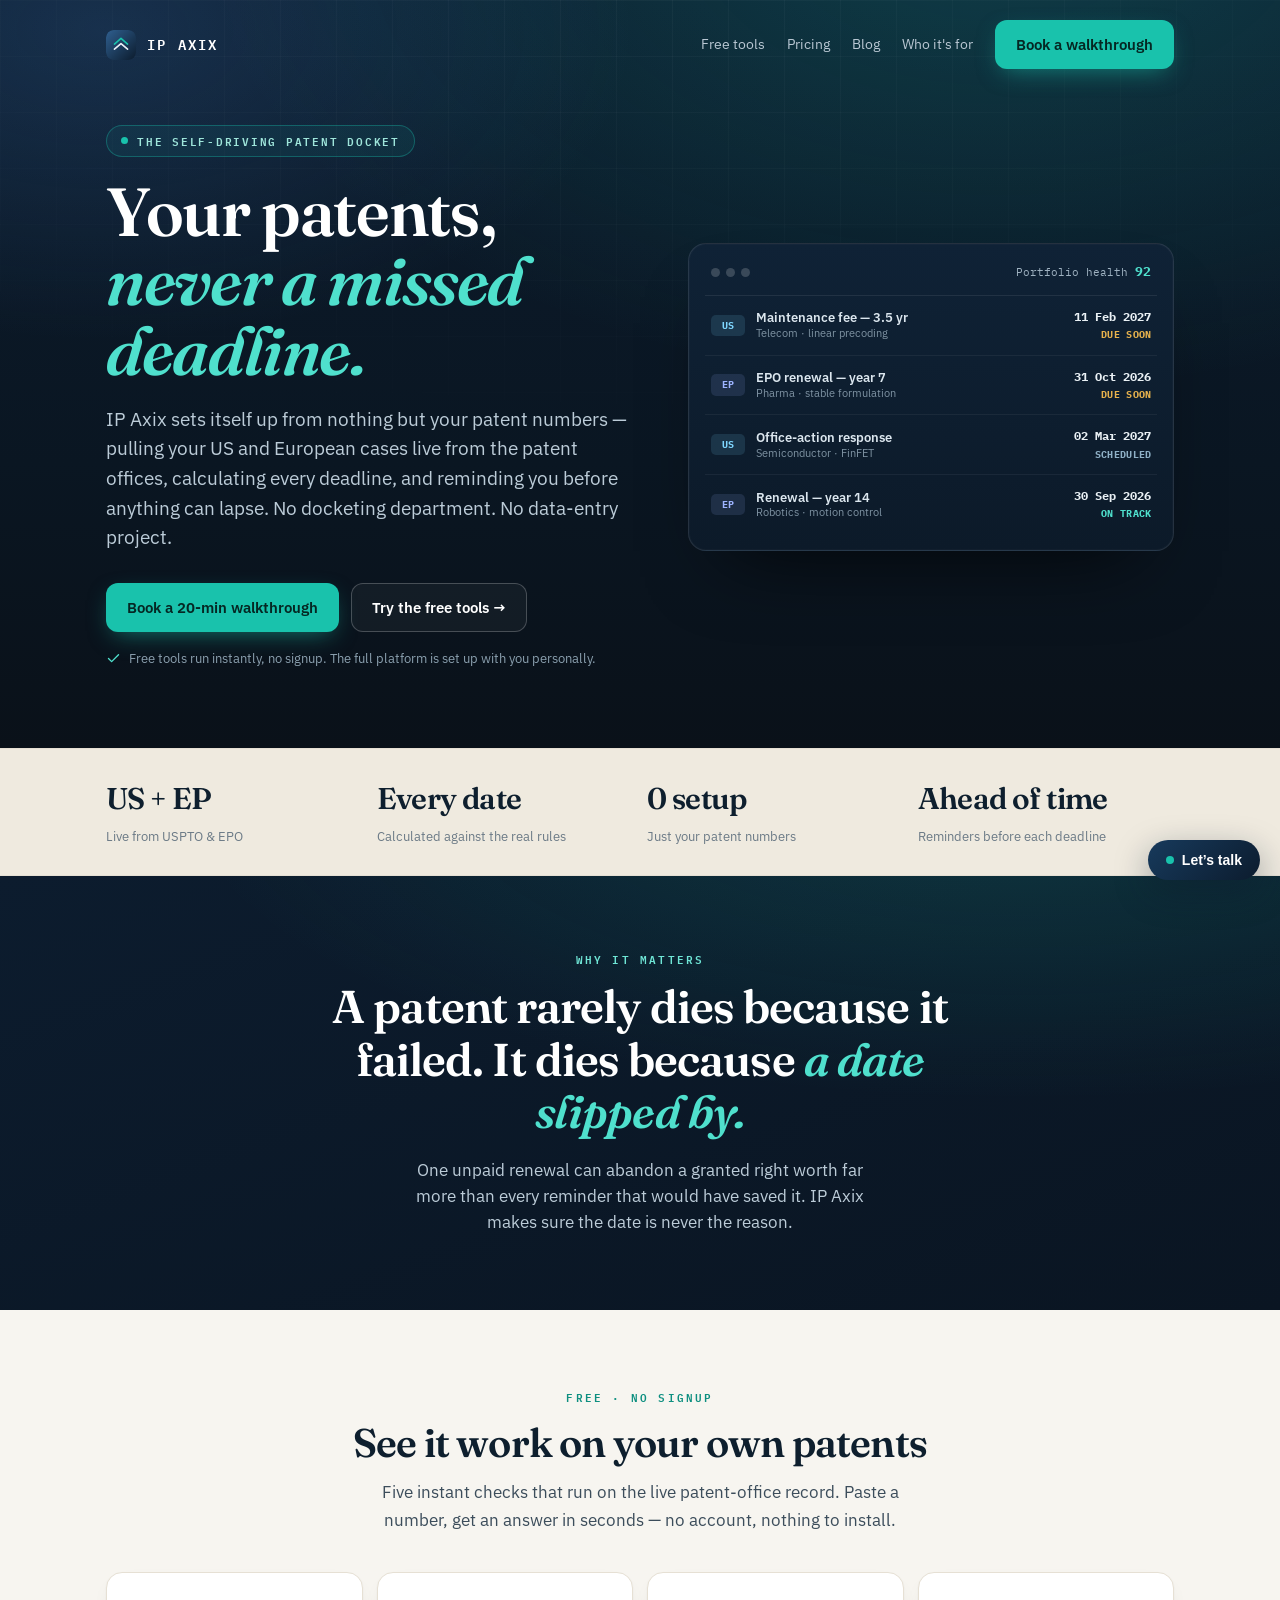
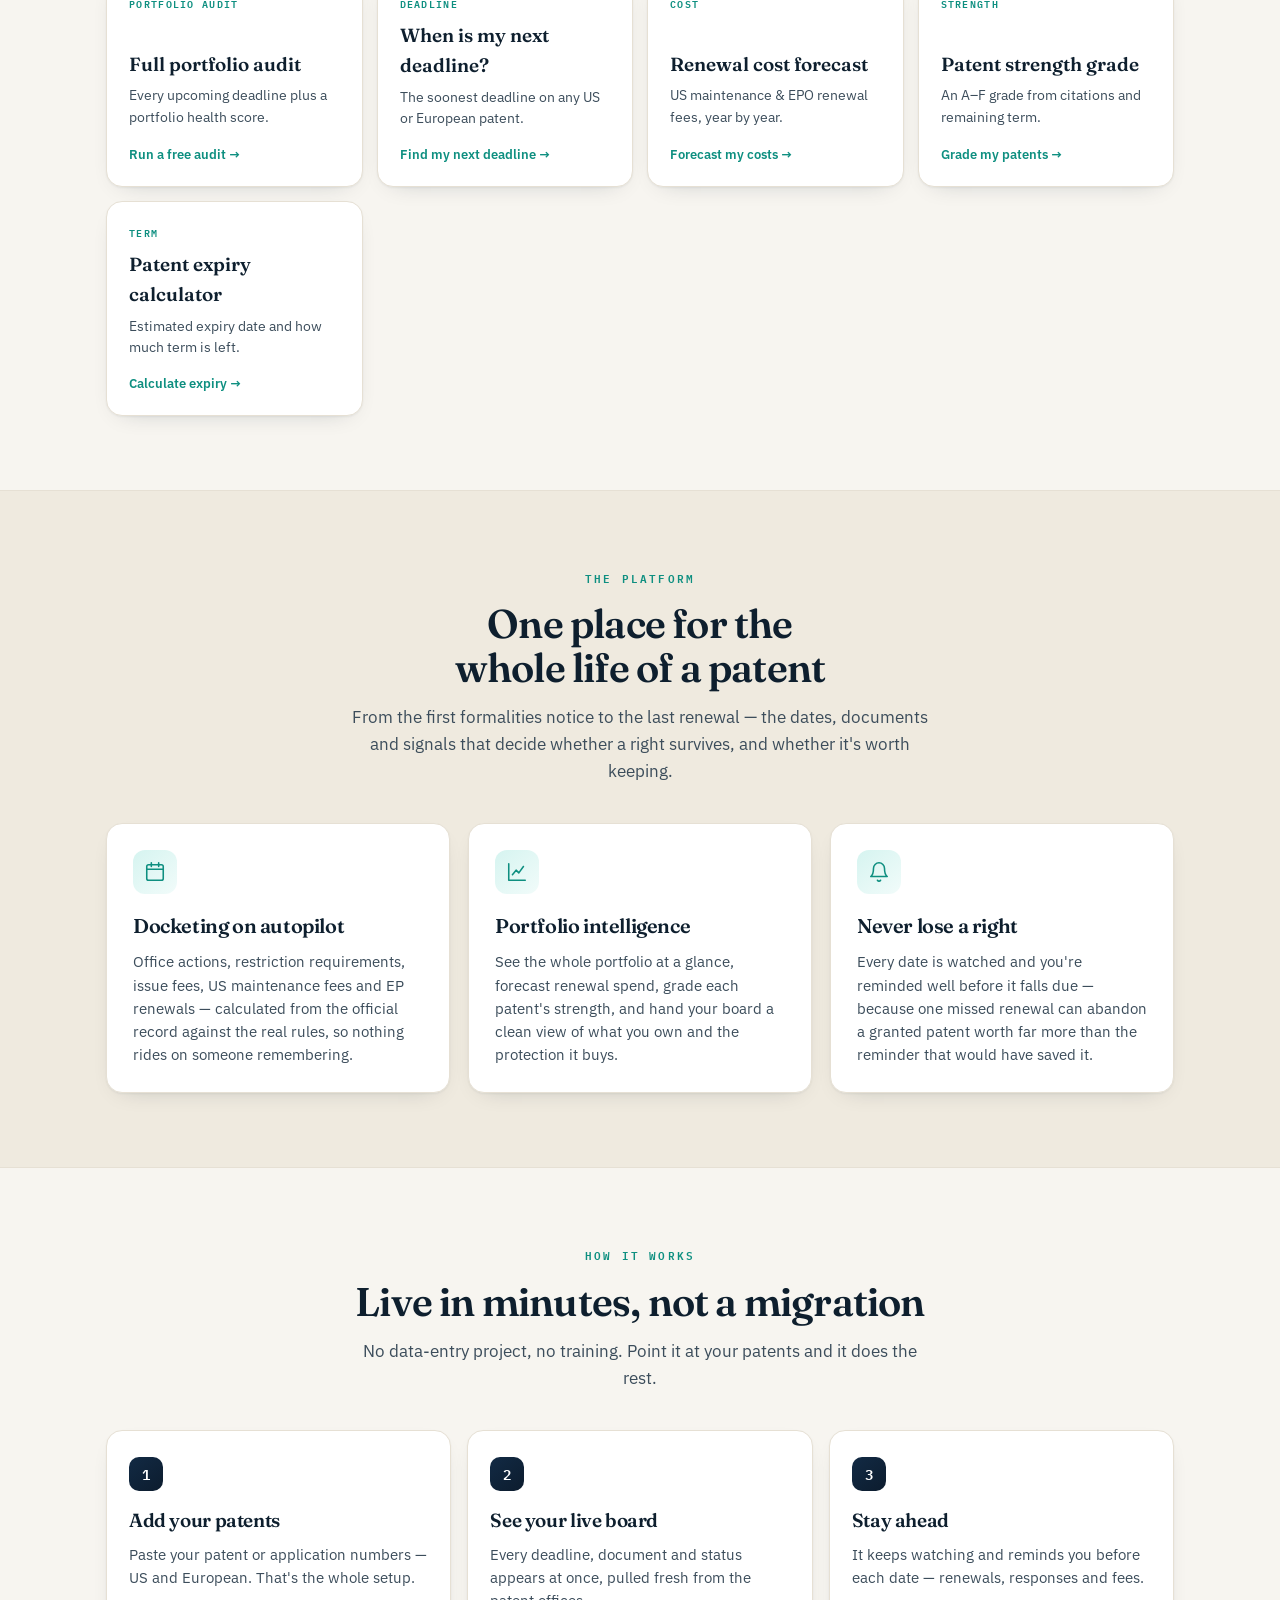
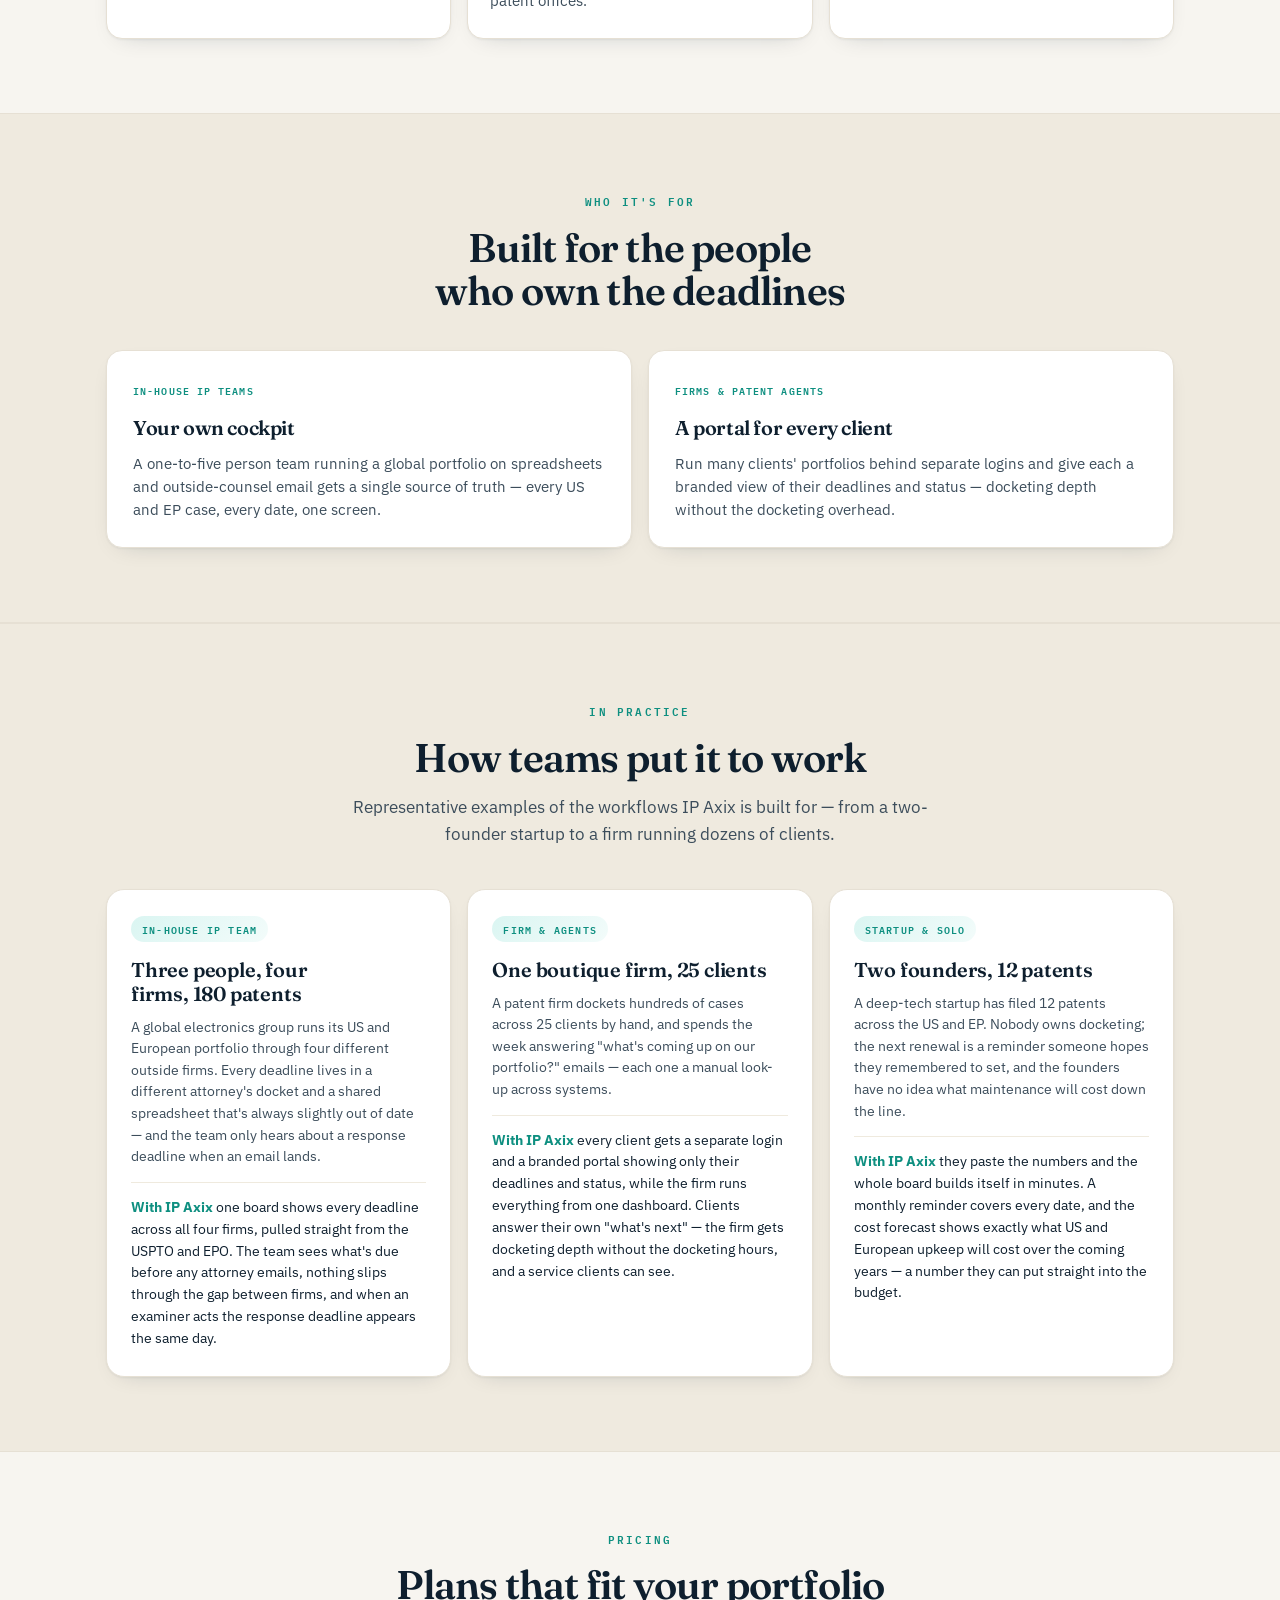
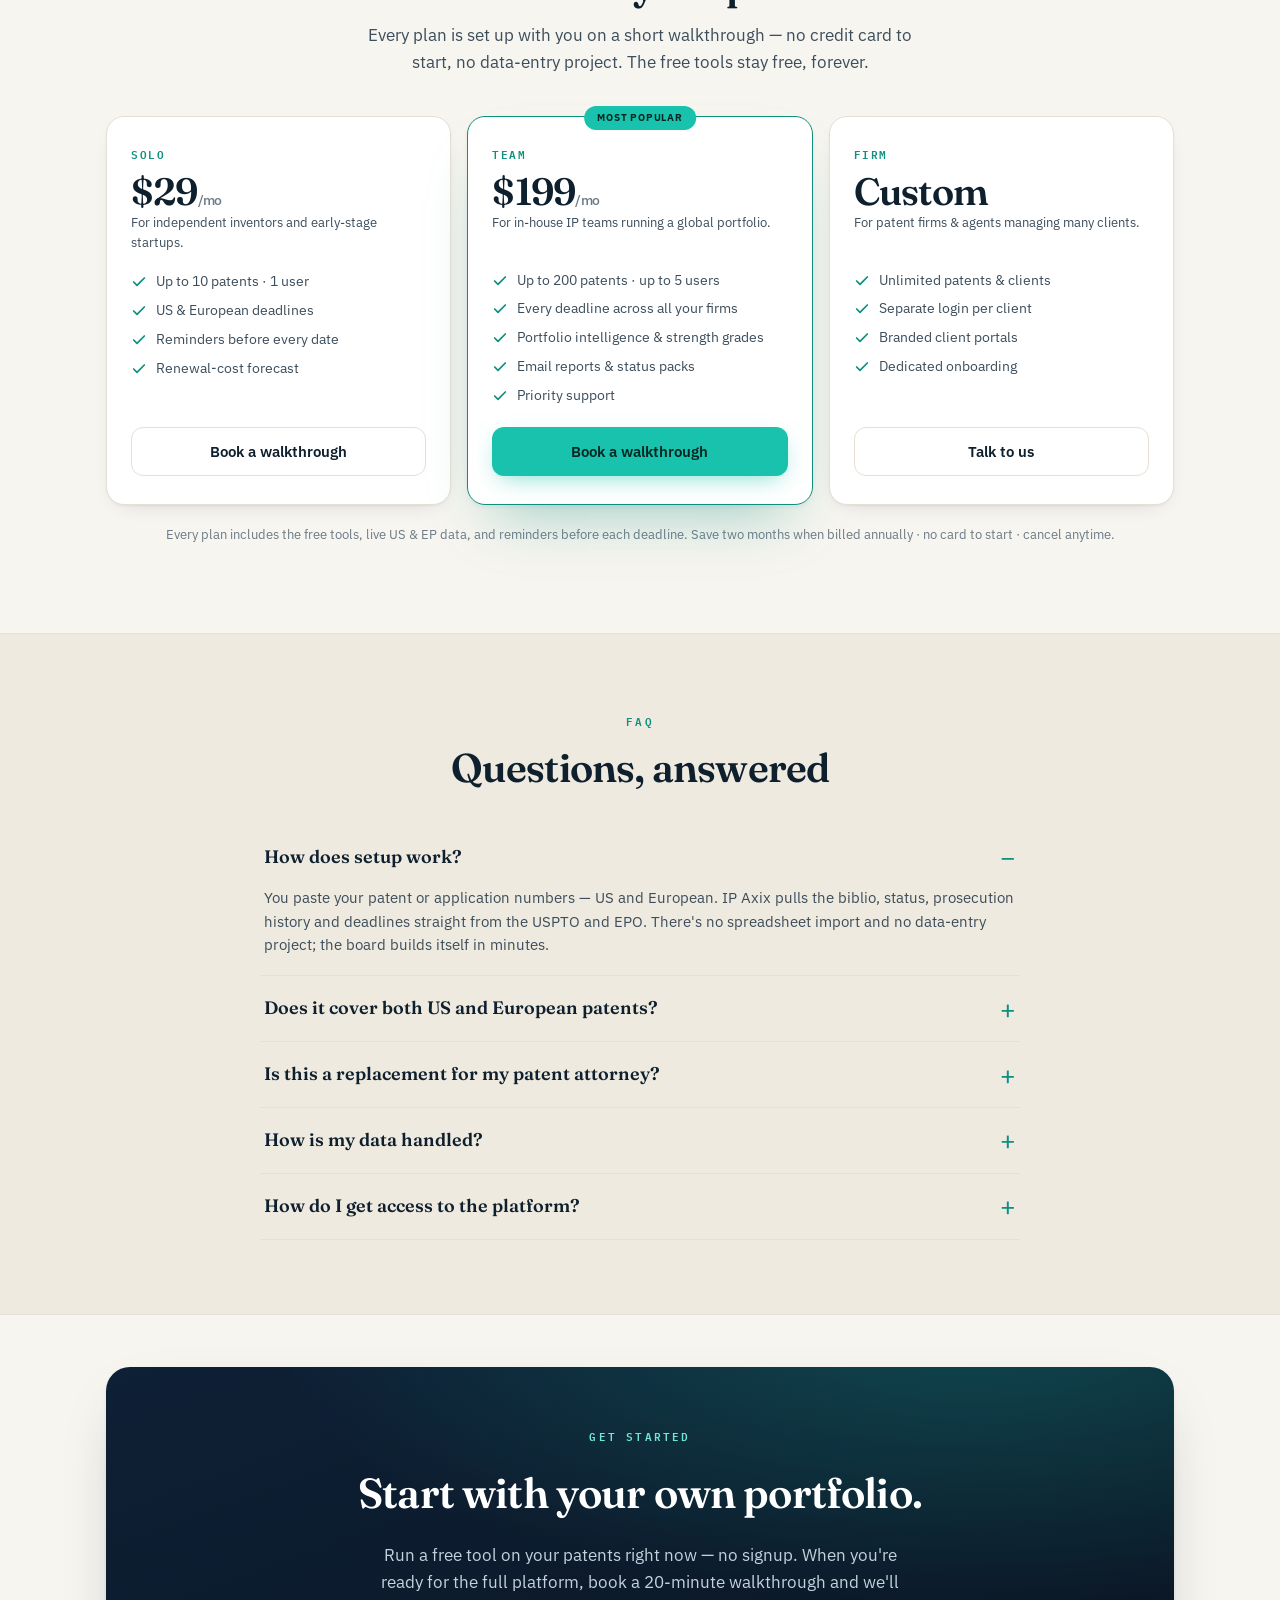
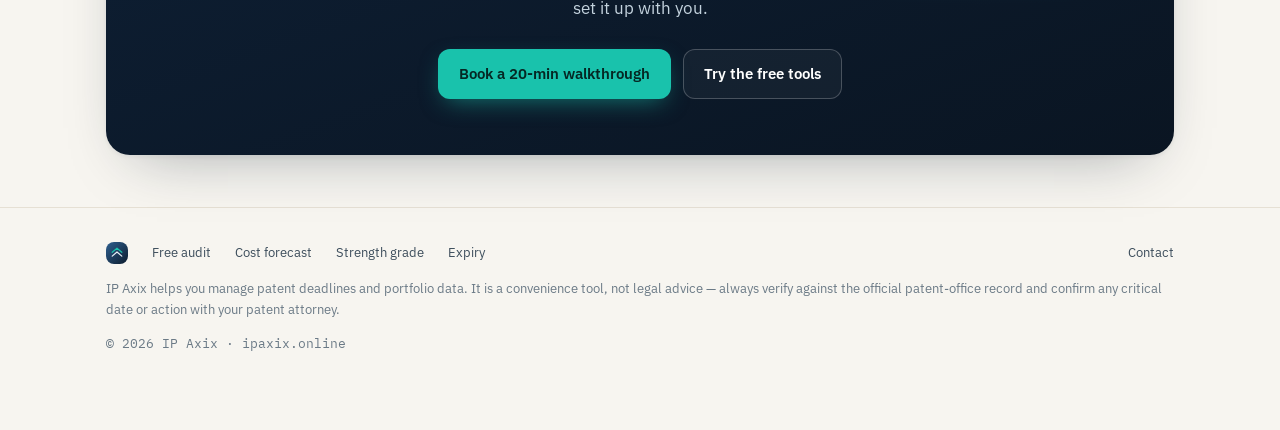
==== commit 60d3f216: "Add files via upload" ====
--- a/index.html
+++ b/index.html
@@ -212,8 +212,8 @@
       </a>
       <div class="nlinks">
         <a href="#tools">Free tools</a>
-        <a href="#how">How it works</a>
         <a href="#pricing">Pricing</a>
+        <a href="/blog/">Blog</a>
         <a href="#who">Who it's for</a>
         <a class="btn primary" href="https://cal.com/ipaxix/20min" target="_blank" rel="noopener">Book a walkthrough</a>
       </div>
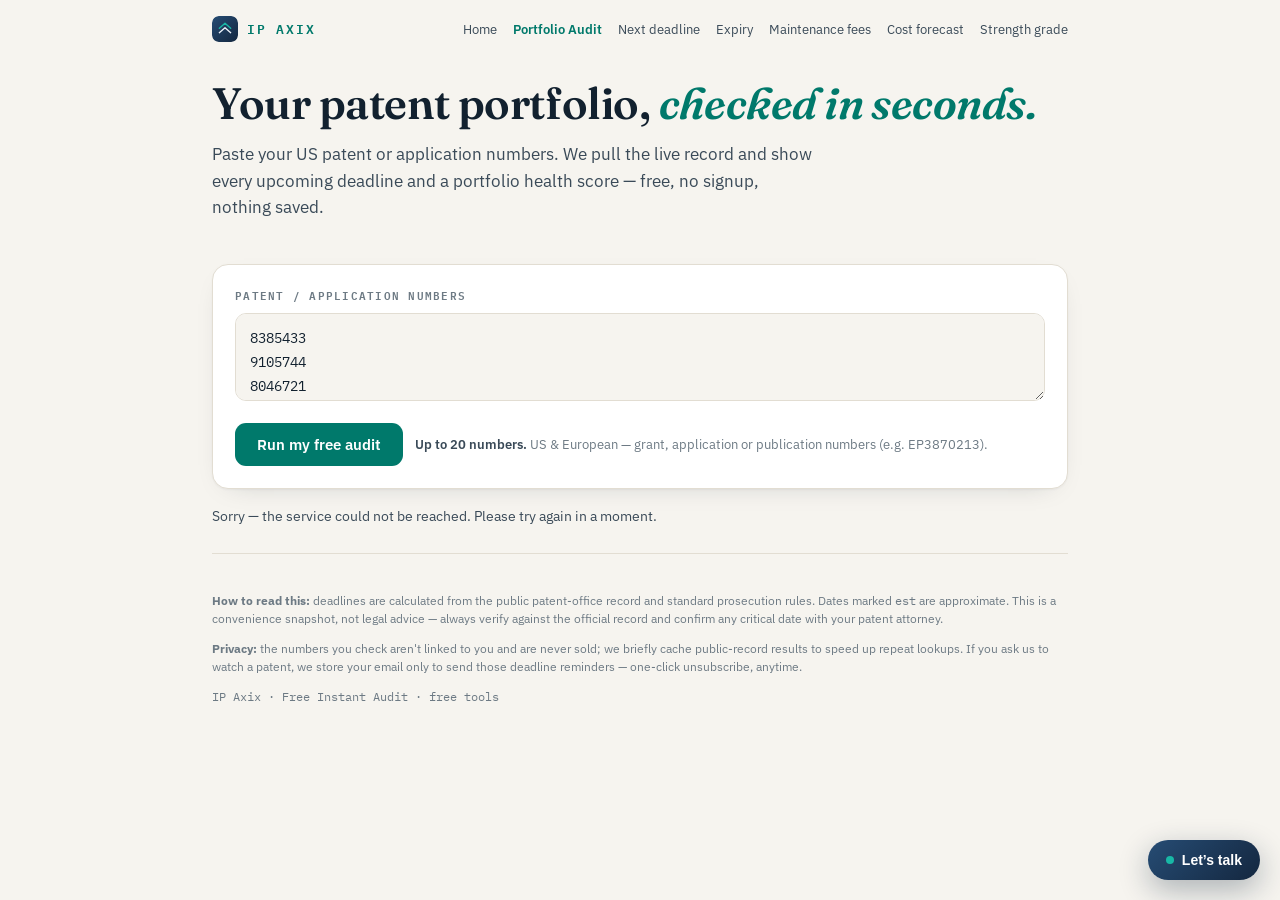
==== commit fc4855f9: "Add files via upload" ====
--- a/index.html
+++ b/index.html
@@ -3,500 +3,83 @@
 <head>
 <meta charset="utf-8">
 <meta name="viewport" content="width=device-width, initial-scale=1">
-<title>IP Axix</title>
-<meta name="description" content="The self-driving patent docket. IP Axix pulls your US & European patents from the patent offices, calculates every deadline, and reminds you before anything lapses — no docketing department. Try the free tools instantly.">
-<meta name="theme-color" content="#0C1C2E">
+<title>Free Patent Portfolio Audit — IP Axix</title>
+<meta name="description" content="Paste your US and European patent numbers for an instant deadline board and portfolio health score — free, no signup, live from the USPTO and EPO.">
 <link rel="preconnect" href="https://fonts.googleapis.com">
 <link rel="preconnect" href="https://fonts.gstatic.com" crossorigin>
-<link rel="stylesheet" href="https://fonts.googleapis.com/css2?family=Fraunces:opsz,wght@9..144,400;9..144,500;9..144,600;9..144,700;9..144,800&family=IBM+Plex+Sans:wght@400;500;600;700&family=IBM+Plex+Mono:wght@500;600&display=swap">
-<style>
-  :root{
-    --ink:#0e1f2e; --ink-soft:#3c4d5b; --mut:#6b7a86;
-    --paper:#f7f5f0; --paper-2:#efeadf; --card:#ffffff;
-    --line:#e6e0d4; --line-soft:#efeade;
-    --navy:#0c1c2e; --navy-2:#122a44; --teal:#0e8f80; --teal-bright:#19c2ac; --gold:#c79a3f;
-    --accent:var(--teal);
-    --sh-sm:0 1px 2px rgba(14,31,46,.05),0 8px 24px -16px rgba(14,31,46,.3);
-    --sh-md:0 2px 4px rgba(14,31,46,.05),0 24px 60px -30px rgba(14,31,46,.4);
-    --r:16px;
-  }
-  @media (prefers-color-scheme:dark){:root{
-    --ink:#eef3f5; --ink-soft:#c4cfd6; --mut:#8a98a2; --paper:#0a1119; --paper-2:#0e1721; --card:#121d28;
-    --line:#233240; --line-soft:#1b2732; --teal:#3fc8b6; --accent:#3fc8b6;
-    --sh-sm:0 1px 2px rgba(0,0,0,.4),0 10px 30px -18px rgba(0,0,0,.8);
-    --sh-md:0 2px 4px rgba(0,0,0,.45),0 30px 60px -30px rgba(0,0,0,.85);
-  }}
-  *{box-sizing:border-box}
-  html{-webkit-text-size-adjust:100%;scroll-behavior:smooth}
-  @media (prefers-reduced-motion:reduce){html{scroll-behavior:auto} *{animation:none!important;transition:none!important}}
-  body{margin:0;background:var(--paper);color:var(--ink);font-family:"IBM Plex Sans",system-ui,-apple-system,sans-serif;line-height:1.6;-webkit-font-smoothing:antialiased}
-  a{color:inherit}
-  ::selection{background:rgba(25,194,172,.28)}
-  .in{max-width:1120px;margin:0 auto;padding:0 26px}
-  .mono{font-family:"IBM Plex Mono",ui-monospace,monospace;font-variant-numeric:tabular-nums}
-  h1,h2,h3{font-family:"Fraunces",Georgia,serif;letter-spacing:-.02em;text-wrap:balance;margin:0}
-  .eyebrow{font-family:"IBM Plex Mono",monospace;font-size:11px;font-weight:600;letter-spacing:.2em;text-transform:uppercase}
-
-  .btn{display:inline-flex;align-items:center;gap:8px;text-decoration:none;font-weight:600;border-radius:12px;padding:12px 20px;font-size:14.5px;white-space:nowrap;border:1px solid transparent;cursor:pointer;transition:transform .16s ease,filter .16s ease,border-color .16s,background .16s}
-  .btn.primary{background:var(--teal-bright);color:#052723;box-shadow:0 8px 24px -8px rgba(25,194,172,.6)}
-  .btn.primary:hover{transform:translateY(-2px);filter:brightness(1.05)}
-  .btn.ghost{border-color:rgba(255,255,255,.22);color:#fff;background:rgba(255,255,255,.04)}
-  .btn.ghost:hover{border-color:rgba(255,255,255,.5);transform:translateY(-2px)}
-  .btn.dark{background:var(--navy);color:#fff}.btn.dark:hover{transform:translateY(-2px);filter:brightness(1.12)}
-  .btn.line{border-color:var(--line);color:var(--ink);background:var(--card)}.btn.line:hover{border-color:var(--accent);color:var(--accent)}
-
-  .logo{display:inline-flex;line-height:0}
-  .logo svg{width:30px;height:30px;border-radius:8px;display:block}
-  .wordmark{font-family:"IBM Plex Mono",monospace;font-weight:600;letter-spacing:.16em;text-transform:uppercase;font-size:14px}
-
-  /* ---------- HERO (dark cinematic) ---------- */
-  .hero{position:relative;background:
-      radial-gradient(120% 120% at 78% -10%, rgba(25,194,172,.20), transparent 52%),
-      radial-gradient(90% 90% at 8% 4%, rgba(53,102,158,.28), transparent 46%),
-      linear-gradient(180deg,#0c1c2e,#0a1622 62%,#0a1119);
-    color:#eaf1f5;overflow:hidden}
-  .hero:after{content:"";position:absolute;inset:0;background-image:
-      linear-gradient(rgba(255,255,255,.035) 1px,transparent 1px),
-      linear-gradient(90deg,rgba(255,255,255,.035) 1px,transparent 1px);
-    background-size:56px 56px;mask-image:radial-gradient(120% 90% at 50% 0,#000,transparent 72%);pointer-events:none}
-  nav.top{position:relative;z-index:3;display:flex;align-items:center;gap:12px 20px;flex-wrap:wrap;padding:20px 0}
-  nav .brand{display:flex;align-items:center;gap:11px;text-decoration:none;color:#fff}
-  nav .nlinks{display:flex;gap:6px 22px;flex-wrap:wrap;margin-left:auto;align-items:center;font-size:13.5px}
-  nav .nlinks a{color:#b9c7d3;text-decoration:none;transition:color .15s} nav .nlinks a:hover{color:#fff}
-  .hero .content{position:relative;z-index:3;display:grid;grid-template-columns:1.05fr .95fr;gap:44px;align-items:center;padding:36px 0 80px}
-  @media(max-width:900px){.hero .content{grid-template-columns:1fr;gap:34px;padding:20px 0 60px}}
-  .hpill{display:inline-flex;align-items:center;gap:9px;color:#9fe6db;border:1px solid rgba(25,194,172,.34);background:rgba(25,194,172,.08);border-radius:100px;padding:6px 14px}
-  .hpill .live{width:7px;height:7px;border-radius:50%;background:#19c2ac;box-shadow:0 0 0 0 rgba(25,194,172,.7);animation:pl 2.2s infinite}
-  @keyframes pl{0%{box-shadow:0 0 0 0 rgba(25,194,172,.6)}70%{box-shadow:0 0 0 7px rgba(25,194,172,0)}100%{box-shadow:0 0 0 0 rgba(25,194,172,0)}}
-  .hero h1{font-weight:600;font-size:clamp(40px,6.4vw,68px);line-height:1.02;margin:20px 0 0;color:#fff}
-  .hero h1 em{font-style:italic;color:#4fe0cd}
-  .hero .sub{font-size:18.5px;color:#bcccd8;max-width:52ch;margin:20px 0 0}
-  .hcta{display:flex;gap:12px;flex-wrap:wrap;margin-top:30px}
-  .hnote{margin-top:16px;font-size:12.5px;color:#8ba0af;display:flex;align-items:center;gap:8px}
-  .hnote svg{width:15px;height:15px;flex:0 0 auto;color:#4fe0cd}
-  .heromark{opacity:.16;animation:fade 1s ease both}
-
-  /* live-board glimpse */
-  .glimpse{position:relative;background:linear-gradient(180deg,#0f2236,#0c1a29);border:1px solid rgba(255,255,255,.1);border-radius:18px;
-    box-shadow:0 40px 80px -40px rgba(0,0,0,.8),0 0 0 1px rgba(255,255,255,.02) inset;padding:16px;animation:rise .7s cubic-bezier(.2,.7,.2,1) both}
-  @keyframes rise{from{opacity:0;transform:translateY(18px) scale(.98)}to{opacity:1;transform:none}}
-  @keyframes fade{from{opacity:0}to{opacity:.16}}
-  .gbar{display:flex;align-items:center;justify-content:space-between;padding:2px 6px 12px;border-bottom:1px solid rgba(255,255,255,.08)}
-  .gbar .dots{display:flex;gap:6px}.gbar .dots i{width:9px;height:9px;border-radius:50%;background:rgba(255,255,255,.18)}
-  .gbar .score{font-family:"IBM Plex Mono",monospace;font-size:11px;color:#9fb2c1;display:flex;align-items:center;gap:7px}
-  .gbar .score b{color:#4fe0cd;font-size:13px}
-  .grow{display:grid;grid-template-columns:34px 1fr auto;gap:11px;align-items:center;padding:11px 6px;border-bottom:1px solid rgba(255,255,255,.055)}
-  .grow:last-child{border-bottom:none}
-  .jur{font-family:"IBM Plex Mono",monospace;font-size:9.5px;font-weight:700;text-align:center;padding:3px 0;border-radius:5px}
-  .jur.us{color:#7fd7ff;background:rgba(127,215,255,.13)} .jur.ep{color:#9db4ff;background:rgba(157,180,255,.13)}
-  .grow .t{font-size:12.5px;color:#dbe6ee;font-weight:600;line-height:1.25}
-  .grow .t small{display:block;color:#7f93a3;font-weight:400;font-size:10.5px;margin-top:1px}
-  .grow .d{text-align:right;font-family:"IBM Plex Mono",monospace;font-size:11px;white-space:nowrap}
-  .grow .d b{display:block;color:#eaf1f5;font-size:12px}
-  .grow .d span{font-size:9.5px;font-weight:700;letter-spacing:.03em;text-transform:uppercase}
-  .d.soon span{color:#e7b24d}.d.ok span{color:#4fe0cd}.d.up span{color:#8fb0c6}
-
-  /* ---------- light sections ---------- */
-  .sec{padding:74px 0}
-  .sec.tight{padding:52px 0}
-  .band{text-align:center;max-width:64ch;margin:0 auto}
-  .band .eyebrow{color:var(--teal)}
-  .band h2{font-weight:600;font-size:clamp(27px,3.7vw,40px);line-height:1.08;margin:12px 0 0}
-  .band .lede{color:var(--ink-soft);font-size:17px;margin:15px auto 0;max-width:58ch}
-
-  .metrics{border-top:1px solid var(--line);border-bottom:1px solid var(--line);background:var(--paper-2)}
-  .metrics .in{display:grid;grid-template-columns:repeat(4,1fr);gap:14px;padding:26px 26px}
-  @media(max-width:720px){.metrics .in{grid-template-columns:repeat(2,1fr);gap:22px 14px}}
-  .metric b{display:block;font-family:"Fraunces",serif;font-weight:600;font-size:30px;color:var(--ink);letter-spacing:-.02em}
-  .metric span{font-size:12.5px;color:var(--mut)}
-
-  .vp{display:grid;grid-template-columns:repeat(3,1fr);gap:18px;margin-top:38px}
-  @media(max-width:860px){.vp{grid-template-columns:1fr}}
-  .prop{background:var(--card);border:1px solid var(--line);border-radius:var(--r);padding:26px;box-shadow:var(--sh-sm);transition:transform .18s,box-shadow .18s,border-color .18s}
-  .prop:hover{transform:translateY(-4px);box-shadow:var(--sh-md);border-color:color-mix(in srgb,var(--accent) 40%,var(--line))}
-  .prop .ic{width:44px;height:44px;border-radius:12px;display:flex;align-items:center;justify-content:center;background:linear-gradient(140deg,rgba(25,194,172,.18),rgba(25,194,172,.06));color:var(--teal);margin-bottom:16px}
-  .prop .ic svg{width:22px;height:22px;fill:none;stroke:currentColor;stroke-width:1.7;stroke-linecap:round;stroke-linejoin:round}
-  .prop h3{font-weight:600;font-size:20px;margin:0 0 8px}
-  .prop p{margin:0;font-size:14.5px;color:var(--ink-soft)}
-
-  .steps{display:grid;grid-template-columns:repeat(3,1fr);gap:16px;margin-top:38px;counter-reset:s}
-  @media(max-width:720px){.steps{grid-template-columns:1fr}}
-  .step{position:relative;padding:26px 22px;border:1px solid var(--line);border-radius:var(--r);background:var(--card);box-shadow:var(--sh-sm)}
-  .step .n{display:inline-flex;align-items:center;justify-content:center;width:34px;height:34px;border-radius:10px;font-family:"IBM Plex Mono",monospace;font-size:14px;font-weight:600;color:#fff;background:linear-gradient(140deg,var(--navy-2),var(--navy));margin-bottom:14px}
-  .step h3{font-weight:600;font-size:19px;margin:0 0 7px}
-  .step p{margin:0;font-size:14.5px;color:var(--ink-soft)}
-
-  .tools{display:grid;grid-template-columns:repeat(auto-fit,minmax(230px,1fr));gap:14px;margin-top:38px;text-align:left}
-  .toolcard{display:flex;flex-direction:column;text-decoration:none;background:var(--card);border:1px solid var(--line);border-radius:var(--r);padding:22px;box-shadow:var(--sh-sm);transition:transform .18s,box-shadow .18s,border-color .18s}
-  .toolcard:hover{transform:translateY(-4px);box-shadow:var(--sh-md);border-color:color-mix(in srgb,var(--accent) 45%,var(--line))}
-  .toolcard .k{font-family:"IBM Plex Mono",monospace;font-size:10px;font-weight:600;letter-spacing:.13em;text-transform:uppercase;color:var(--teal)}
-  .toolcard b{display:block;font-family:"Fraunces",serif;font-size:19px;font-weight:600;margin:9px 0 6px}
-  .toolcard span{font-size:13.5px;color:var(--ink-soft);flex:1}
-  .toolcard .go{margin-top:14px;font-size:12.5px;font-weight:600;color:var(--teal)}
-
-  .who{display:grid;grid-template-columns:1fr 1fr;gap:16px;margin-top:38px}
-  @media(max-width:720px){.who{grid-template-columns:1fr}}
-  .whobox{background:var(--card);border:1px solid var(--line);border-radius:var(--r);padding:26px;box-shadow:var(--sh-sm)}
-  .whobox .tag{font-family:"IBM Plex Mono",monospace;font-size:10px;font-weight:600;letter-spacing:.11em;text-transform:uppercase;color:var(--teal)}
-  .whobox h3{font-weight:600;font-size:20px;margin:9px 0 8px}
-  .whobox p{margin:0;font-size:14.5px;color:var(--ink-soft)}
-
-  /* closing */
-  .close{position:relative;overflow:hidden;background:
-      radial-gradient(120% 130% at 82% -10%, rgba(25,194,172,.26), transparent 55%),
-      linear-gradient(160deg,#0e2036,#0a1522);
-    color:#fff;border-radius:24px;padding:56px 40px;text-align:center;box-shadow:var(--sh-md)}
-  .close .eyebrow{color:#6fe6d6}
-  .close h2{color:#fff;font-weight:600;font-size:clamp(28px,4.2vw,42px);margin-top:12px}
-  .close p{color:#c3d2dd;font-size:16.5px;max-width:52ch;margin:15px auto 0}
-  .close .btns{display:flex;gap:12px;justify-content:center;flex-wrap:wrap;margin-top:28px}
-
-  footer{border-top:1px solid var(--line);padding:34px 0 64px;color:var(--mut);font-size:12.5px;line-height:1.7}
-  footer .frow{display:flex;gap:10px 24px;flex-wrap:wrap;margin-bottom:14px;align-items:center}
-  footer a{color:var(--ink-soft);text-decoration:none;cursor:pointer} footer a:hover{color:var(--accent)}
-  footer .sp{flex:1}
-
-  /* pricing */
-  .pricing{display:grid;grid-template-columns:repeat(3,1fr);gap:16px;margin-top:40px;align-items:stretch}
-  @media(max-width:820px){.pricing{grid-template-columns:1fr;max-width:420px;margin-left:auto;margin-right:auto}}
-  .tier{display:flex;flex-direction:column;background:var(--card);border:1px solid var(--line);border-radius:18px;padding:28px 24px;box-shadow:var(--sh-sm);transition:transform .18s,box-shadow .18s}
-  .tier:hover{transform:translateY(-4px);box-shadow:var(--sh-md)}
-  .tier.feat{border-color:var(--teal);box-shadow:0 2px 4px rgba(14,31,46,.05),0 30px 60px -28px rgba(14,143,128,.45)}
-  .tier{position:relative}
-  .tier .badge{position:absolute;top:-11px;left:50%;transform:translateX(-50%);background:var(--teal-bright);color:#052723;font-size:10px;font-weight:800;letter-spacing:.08em;text-transform:uppercase;padding:4px 13px;border-radius:100px;white-space:nowrap}
-  .tier .tname{font-family:"IBM Plex Mono",monospace;font-size:11px;font-weight:600;letter-spacing:.14em;text-transform:uppercase;color:var(--teal)}
-  .tier .price{font-family:"Fraunces",serif;font-weight:600;font-size:38px;letter-spacing:-.02em;margin:10px 0 2px;line-height:1}
-  .tier .price small{font-family:"IBM Plex Sans",sans-serif;font-size:14px;font-weight:500;color:var(--mut)}
-  .tier .for{font-size:13px;color:var(--ink-soft);min-height:40px;margin-bottom:4px}
-  .tier ul{list-style:none;padding:0;margin:14px 0 22px;display:flex;flex-direction:column;gap:10px;flex:1}
-  .tier li{font-size:13.5px;color:var(--ink-soft);display:flex;gap:9px;align-items:flex-start;line-height:1.4}
-  .tier li svg{width:16px;height:16px;flex:0 0 auto;color:var(--teal);margin-top:2px;stroke:currentColor;fill:none;stroke-width:2.6;stroke-linecap:round;stroke-linejoin:round}
-  .tier .btn{width:100%;justify-content:center}
-  .pricenote{text-align:center;font-size:13px;color:var(--mut);margin-top:20px}
-
-  /* faq */
-  .faq{max-width:760px;margin:36px auto 0}
-  .faq details{border-bottom:1px solid var(--line)}
-  .faq summary{cursor:pointer;list-style:none;padding:18px 4px;font-family:"Fraunces",serif;font-weight:600;font-size:18px;display:flex;justify-content:space-between;align-items:center;gap:14px;color:var(--ink)}
-  .faq summary::-webkit-details-marker{display:none}
-  .faq summary::after{content:"+";font-family:"IBM Plex Sans",sans-serif;font-weight:400;color:var(--teal);font-size:26px;line-height:1;transition:transform .2s}
-  .faq details[open] summary::after{content:"\2212"}
-  .faq p{margin:-4px 4px 18px;font-size:14.5px;color:var(--ink-soft);line-height:1.65}
-
-  /* case studies */
-  .cases{display:grid;grid-template-columns:repeat(3,1fr);gap:16px;margin-top:40px}
-  @media(max-width:900px){.cases{grid-template-columns:1fr}}
-  .case{background:var(--card);border:1px solid var(--line);border-radius:18px;padding:26px 24px;box-shadow:var(--sh-sm);display:flex;flex-direction:column;transition:transform .18s,box-shadow .18s,border-color .18s}
-  .case:hover{transform:translateY(-4px);box-shadow:var(--sh-md);border-color:color-mix(in srgb,var(--accent) 40%,var(--line))}
-  .case .tag{align-self:flex-start;font-family:"IBM Plex Mono",monospace;font-size:10px;font-weight:600;letter-spacing:.12em;text-transform:uppercase;color:var(--teal);background:linear-gradient(140deg,rgba(25,194,172,.16),rgba(25,194,172,.05));padding:5px 11px;border-radius:100px}
-  .case h3{font-family:"Fraunces",serif;font-weight:600;font-size:20px;margin:16px 0 0;letter-spacing:-.01em;line-height:1.2}
-  .case .sit{font-size:13.5px;color:var(--ink-soft);margin:11px 0 0;line-height:1.6}
-  .case .out{font-size:13.5px;color:var(--ink);margin:14px 0 0;line-height:1.62;padding-top:14px;border-top:1px solid var(--line-soft)}
-  .case .out b{color:var(--teal);font-weight:700}
-</style>
+<link rel="stylesheet" href="https://fonts.googleapis.com/css2?family=Fraunces:opsz,wght@9..144,400;9..144,500;9..144,600;9..144,700&family=IBM+Plex+Sans:wght@400;500;600;700&family=IBM+Plex+Mono:wght@500;600&display=swap">
+<link rel="canonical" href="https://audit.ipaxix.online/">
+<meta name="robots" content="index,follow">
+<meta property="og:type" content="website">
+<meta property="og:url" content="https://audit.ipaxix.online/">
+<link rel="stylesheet" href="tools.css">
 </head>
 <body>
+<div class="wrap">
+  <nav class="topnav">
+    <a class="brand" href="https://ipaxix.online"><span class="logo"><svg viewBox="0 0 64 64" xmlns="http://www.w3.org/2000/svg" role="img" aria-label="IP Axix"><defs><linearGradient id="ipxT" x1="0" y1="0" x2="1" y2="1"><stop offset="0" stop-color="#264C74"/><stop offset="1" stop-color="#14273F"/></linearGradient></defs><rect width="64" height="64" rx="15" fill="url(#ipxT)"/><polyline points="18,41 32,29 46,41" fill="none" stroke="#EAF1F8" stroke-width="3.4" stroke-linecap="round" stroke-linejoin="round"/><polyline points="18,30 32,18 46,30" fill="none" stroke="#18B8A6" stroke-width="3.4" stroke-linecap="round" stroke-linejoin="round"/></svg></span> IP Axix</a>
+    <div class="navlinks"><a href="https://ipaxix.online">Home</a>
+      <a href="/" class="on">Portfolio Audit</a>
+      <a href="/in-force">Next deadline</a>
+      <a href="/expiry">Expiry</a>
+      <a href="/annuity">Maintenance fees</a>
+      <a href="/forecast">Cost forecast</a>
+      <a href="/grade">Strength grade</a>
+    </div>
+  </nav>
+  <header class="mast">
+    <h1>Your patent portfolio, <em>checked in seconds.</em></h1>
+    <p class="lede">Paste your US patent or application numbers. We pull the live record and show every upcoming deadline and a portfolio health score — free, no signup, nothing saved.</p>
+  </header>
 
-<!-- ===== HERO ===== -->
-<div class="hero">
-  <div class="in">
-    <nav class="top">
-      <a class="brand" href="/">
-        <span class="logo"><svg viewBox="0 0 64 64" xmlns="http://www.w3.org/2000/svg" role="img" aria-label="IP Axix">
-          <defs><linearGradient id="ipxNav" x1="0" y1="0" x2="1" y2="1"><stop offset="0" stop-color="#2f5f8f"/><stop offset="1" stop-color="#0c1c2e"/></linearGradient></defs>
-          <rect width="64" height="64" rx="15" fill="url(#ipxNav)"/>
-          <polyline points="18,41 32,29 46,41" fill="none" stroke="#EAF1F8" stroke-width="3.4" stroke-linecap="round" stroke-linejoin="round"/>
-          <polyline points="18,30 32,18 46,30" fill="none" stroke="#19c2ac" stroke-width="3.4" stroke-linecap="round" stroke-linejoin="round"/>
-        </svg></span>
-        <span class="wordmark">IP Axix</span>
-      </a>
-      <div class="nlinks">
-        <a href="#tools">Free tools</a>
-        <a href="#pricing">Pricing</a>
-        <a href="/blog/">Blog</a>
-        <a href="#who">Who it's for</a>
-        <a class="btn primary" href="https://cal.com/ipaxix/20min" target="_blank" rel="noopener">Book a walkthrough</a>
+  <section class="panel inputcard">
+    <label class="field" for="pn">Patent / application numbers</label>
+    <textarea id="pn" spellcheck="false" placeholder="e.g.  US 8,385,433&#10;9,105,744&#10;EP3870213"></textarea>
+    <div class="row">
+      <button class="go" id="run">Run my free audit</button>
+      <button class="ghost" id="share" hidden>Copy shareable link</button>
+      <span class="hint"><b>Up to 20 numbers.</b> US &amp; European — grant, application or publication numbers (e.g. EP3870213).</span>
+    </div>
+  </section>
+
+  <div id="status" hidden></div>
+
+  <main id="results" hidden>
+    <section class="panel scorecard">
+      <div class="gauge">
+        <svg width="104" height="104" viewBox="0 0 104 104">
+          <circle cx="52" cy="52" r="44" fill="none" stroke="var(--line)" stroke-width="10"></circle>
+          <circle id="ring" cx="52" cy="52" r="44" fill="none" stroke="var(--accent)" stroke-width="10" stroke-linecap="round" stroke-dasharray="276.5" stroke-dashoffset="276.5"></circle>
+        </svg>
+        <div class="val"><b id="scoreNum">—</b><span>Health</span></div>
       </div>
-    </nav>
-
-    <div class="content">
-      <div>
-        <span class="hpill"><span class="live"></span><span class="eyebrow" style="letter-spacing:.16em">The self-driving patent docket</span></span>
-        <h1>Your patents, <em>never a missed deadline.</em></h1>
-        <p class="sub">IP Axix sets itself up from nothing but your patent numbers — pulling your US and European cases live from the patent offices, calculating every deadline, and reminding you before anything can lapse. No docketing department. No data-entry project.</p>
-        <div class="hcta">
-          <a class="btn primary" href="https://cal.com/ipaxix/20min" target="_blank" rel="noopener">Book a 20-min walkthrough</a>
-          <a class="btn ghost" href="https://audit.ipaxix.online">Try the free tools →</a>
-        </div>
-        <div class="hnote">
-          <svg viewBox="0 0 24 24" fill="none" stroke="currentColor" stroke-width="2.2" stroke-linecap="round" stroke-linejoin="round"><path d="M20 6 9 17l-5-5"/></svg>
-          Free tools run instantly, no signup. The full platform is set up with you personally.
-        </div>
-      </div>
-
-      <!-- live-board glimpse -->
-      <div class="glimpse" aria-hidden="true">
-        <div class="gbar"><div class="dots"><i></i><i></i><i></i></div><div class="score">Portfolio health <b>92</b></div></div>
-        <div class="grow"><span class="jur us">US</span><div class="t">Maintenance fee — 3.5&nbsp;yr<small>Telecom · linear precoding</small></div><div class="d soon"><b>11 Feb 2027</b><span>Due soon</span></div></div>
-        <div class="grow"><span class="jur ep">EP</span><div class="t">EPO renewal — year&nbsp;7<small>Pharma · stable formulation</small></div><div class="d soon"><b>31 Oct 2026</b><span>Due soon</span></div></div>
-        <div class="grow"><span class="jur us">US</span><div class="t">Office-action response<small>Semiconductor · FinFET</small></div><div class="d up"><b>02 Mar 2027</b><span>Scheduled</span></div></div>
-        <div class="grow"><span class="jur ep">EP</span><div class="t">Renewal — year&nbsp;14<small>Robotics · motion control</small></div><div class="d ok"><b>30 Sep 2026</b><span>On track</span></div></div>
+      <div class="scoretext"><h2 id="scoreHead">Portfolio health</h2><p id="scoreSub"></p></div>
+    </section>
+    <div class="tiles" id="tiles"></div>
+    <div class="plist" id="plist"></div>
+    <div class="capture" id="capture" hidden></div>
+    <section class="cta">
+      <h2>Never chase these dates by hand again.</h2>
+      <p>This snapshot is a one-time look. In the full tool your whole portfolio — US and European — stays synced, every deadline is monitored, and you get reminders before anything is at risk.</p>
+      <div class="btns"><a class="primary" id="ctaStart" href="#">Book a walkthrough</a><a class="secondary" id="ctaDemo" href="#">Send us a message</a></div>
+    </section>
+    <div class="more">
+      <h3>More free tools</h3>
+      <div class="grid">
+        <a href="/in-force"><b>When is my next deadline?</b><span>The soonest deadline on any US or European patent.</span></a>
+        <a href="/expiry"><b>Patent expiry calculator</b><span>When a patent's term runs out.</span></a>
+        <a href="/annuity"><b>Maintenance-fee estimator</b><span>What the USPTO fees will cost.</span></a>
       </div>
     </div>
-  </div>
+  </main>
+
+  <footer>
+    <p><strong>How to read this:</strong> deadlines are calculated from the public patent-office record and standard prosecution rules. Dates marked <span class="mono">est</span> are approximate. This is a convenience snapshot, not legal advice — always verify against the official record and confirm any critical date with your patent attorney.</p>
+    <p><strong>Privacy:</strong> the numbers you check aren't linked to you and are never sold; we briefly cache public-record results to speed up repeat lookups. If you ask us to watch a patent, we store your email only to send those deadline reminders — one-click unsubscribe, anytime.</p>
+    <p class="mono">IP Axix · Free Instant Audit · free tools</p>
+  </footer>
 </div>
-
-<!-- ===== METRICS ===== -->
-<div class="metrics"><div class="in">
-  <div class="metric"><b>US + EP</b><span>Live from USPTO &amp; EPO</span></div>
-  <div class="metric"><b>Every date</b><span>Calculated against the real rules</span></div>
-  <div class="metric"><b>0 setup</b><span>Just your patent numbers</span></div>
-  <div class="metric"><b>Ahead of time</b><span>Reminders before each deadline</span></div>
-</div></div>
-
-<!-- ===== STATEMENT ===== -->
-<div style="background:radial-gradient(120% 130% at 80% -20%,rgba(25,194,172,.18),transparent 55%),linear-gradient(160deg,#0c1c2e,#0a1522);color:#fff;overflow:hidden;position:relative">
-  <div class="in" style="padding:74px 26px;text-align:center;position:relative;z-index:2">
-    <div class="eyebrow" style="color:#6fe6d6">Why it matters</div>
-    <p style="font-family:Fraunces,Georgia,serif;font-weight:600;font-size:clamp(27px,4.4vw,46px);line-height:1.14;letter-spacing:-.02em;max-width:22ch;margin:14px auto 0;color:#fff">A patent rarely dies because it failed. It dies because <em style="font-style:italic;color:#4fe0cd">a date slipped by.</em></p>
-    <p style="font-size:16.5px;color:#bcccd8;max-width:48ch;margin:18px auto 0;line-height:1.6">One unpaid renewal can abandon a granted right worth far more than every reminder that would have saved it. IP Axix makes sure the date is never the reason.</p>
-  </div>
-</div>
-
-<!-- ===== FREE TOOLS ===== -->
-<section class="sec" id="tools"><div class="in">
-  <div class="band"><span class="eyebrow">Free · no signup</span>
-    <h2>See it work on your own patents</h2>
-    <p class="lede">Five instant checks that run on the live patent-office record. Paste a number, get an answer in seconds — no account, nothing to install.</p></div>
-  <div class="tools">
-    <a class="toolcard" href="https://audit.ipaxix.online/"><span class="k">Portfolio audit</span><b>Full portfolio audit</b><span>Every upcoming deadline plus a portfolio health score.</span><div class="go">Run a free audit →</div></a>
-    <a class="toolcard" href="https://audit.ipaxix.online/in-force"><span class="k">Deadline</span><b>When is my next deadline?</b><span>The soonest deadline on any US or European patent.</span><div class="go">Find my next deadline →</div></a>
-    <a class="toolcard" href="https://audit.ipaxix.online/forecast"><span class="k">Cost</span><b>Renewal cost forecast</b><span>US maintenance &amp; EPO renewal fees, year by year.</span><div class="go">Forecast my costs →</div></a>
-    <a class="toolcard" href="https://audit.ipaxix.online/grade"><span class="k">Strength</span><b>Patent strength grade</b><span>An A–F grade from citations and remaining term.</span><div class="go">Grade my patents →</div></a>
-    <a class="toolcard" href="https://audit.ipaxix.online/expiry"><span class="k">Term</span><b>Patent expiry calculator</b><span>Estimated expiry date and how much term is left.</span><div class="go">Calculate expiry →</div></a>
-  </div>
-</div></section>
-
-<!-- ===== VALUE ===== -->
-<section class="sec" id="what" style="background:var(--paper-2);border-top:1px solid var(--line);border-bottom:1px solid var(--line)"><div class="in">
-  <div class="band"><span class="eyebrow">The platform</span>
-    <h2>One place for the whole life of a patent</h2>
-    <p class="lede">From the first formalities notice to the last renewal — the dates, documents and signals that decide whether a right survives, and whether it's worth keeping.</p></div>
-  <div class="vp">
-    <div class="prop"><div class="ic"><svg viewBox="0 0 24 24"><rect x="3" y="4" width="18" height="17" rx="2"/><path d="M3 9h18M8 2v4M16 2v4"/></svg></div>
-      <h3>Docketing on autopilot</h3><p>Office actions, restriction requirements, issue fees, US maintenance fees and EP renewals — calculated from the official record against the real rules, so nothing rides on someone remembering.</p></div>
-    <div class="prop"><div class="ic"><svg viewBox="0 0 24 24"><path d="M3 3v18h18"/><path d="M7 15l4-5 3 3 5-7"/></svg></div>
-      <h3>Portfolio intelligence</h3><p>See the whole portfolio at a glance, forecast renewal spend, grade each patent's strength, and hand your board a clean view of what you own and the protection it buys.</p></div>
-    <div class="prop"><div class="ic"><svg viewBox="0 0 24 24"><path d="M18 8a6 6 0 1 0-12 0c0 7-3 9-3 9h18s-3-2-3-9"/><path d="M13.7 21a2 2 0 0 1-3.4 0"/></svg></div>
-      <h3>Never lose a right</h3><p>Every date is watched and you're reminded well before it falls due — because one missed renewal can abandon a granted patent worth far more than the reminder that would have saved it.</p></div>
-  </div>
-</div></section>
-
-<!-- ===== HOW ===== -->
-<section class="sec" id="how"><div class="in">
-  <div class="band"><span class="eyebrow">How it works</span>
-    <h2>Live in minutes, not a migration</h2>
-    <p class="lede">No data-entry project, no training. Point it at your patents and it does the rest.</p></div>
-  <div class="steps">
-    <div class="step"><div class="n">1</div><h3>Add your patents</h3><p>Paste your patent or application numbers — US and European. That's the whole setup.</p></div>
-    <div class="step"><div class="n">2</div><h3>See your live board</h3><p>Every deadline, document and status appears at once, pulled fresh from the patent offices.</p></div>
-    <div class="step"><div class="n">3</div><h3>Stay ahead</h3><p>It keeps watching and reminds you before each date — renewals, responses and fees.</p></div>
-  </div>
-</div></section>
-
-<!-- ===== WHO ===== -->
-<section class="sec" id="who" style="background:var(--paper-2);border-top:1px solid var(--line);border-bottom:1px solid var(--line)"><div class="in">
-  <div class="band"><span class="eyebrow">Who it's for</span><h2>Built for the people who own the deadlines</h2></div>
-  <div class="who">
-    <div class="whobox"><span class="tag">In-house IP teams</span><h3>Your own cockpit</h3>
-      <p>A one-to-five person team running a global portfolio on spreadsheets and outside-counsel email gets a single source of truth — every US and EP case, every date, one screen.</p></div>
-    <div class="whobox"><span class="tag">Firms &amp; patent agents</span><h3>A portal for every client</h3>
-      <p>Run many clients' portfolios behind separate logins and give each a branded view of their deadlines and status — docketing depth without the docketing overhead.</p></div>
-  </div>
-</div></section>
-
-<!-- ===== CASE STUDIES ===== -->
-<section class="sec" id="cases" style="background:var(--paper-2);border-top:1px solid var(--line);border-bottom:1px solid var(--line)"><div class="in">
-  <div class="band"><span class="eyebrow">In practice</span>
-    <h2>How teams put it to work</h2>
-    <p class="lede">Representative examples of the workflows IP Axix is built for — from a two-founder startup to a firm running dozens of clients.</p></div>
-  <div class="cases">
-    <div class="case">
-      <span class="tag">In-house IP team</span>
-      <h3>Three people, four firms, 180 patents</h3>
-      <p class="sit">A global electronics group runs its US and European portfolio through four different outside firms. Every deadline lives in a different attorney's docket and a shared spreadsheet that's always slightly out of date — and the team only hears about a response deadline when an email lands.</p>
-      <p class="out"><b>With IP Axix</b> one board shows every deadline across all four firms, pulled straight from the USPTO and EPO. The team sees what's due before any attorney emails, nothing slips through the gap between firms, and when an examiner acts the response deadline appears the same day.</p>
-    </div>
-    <div class="case">
-      <span class="tag">Firm &amp; agents</span>
-      <h3>One boutique firm, 25 clients</h3>
-      <p class="sit">A patent firm dockets hundreds of cases across 25 clients by hand, and spends the week answering "what's coming up on our portfolio?" emails — each one a manual look-up across systems.</p>
-      <p class="out"><b>With IP Axix</b> every client gets a separate login and a branded portal showing only their deadlines and status, while the firm runs everything from one dashboard. Clients answer their own "what's next" — the firm gets docketing depth without the docketing hours, and a service clients can see.</p>
-    </div>
-    <div class="case">
-      <span class="tag">Startup &amp; solo</span>
-      <h3>Two founders, 12 patents</h3>
-      <p class="sit">A deep-tech startup has filed 12 patents across the US and EP. Nobody owns docketing; the next renewal is a reminder someone hopes they remembered to set, and the founders have no idea what maintenance will cost down the line.</p>
-      <p class="out"><b>With IP Axix</b> they paste the numbers and the whole board builds itself in minutes. A monthly reminder covers every date, and the cost forecast shows exactly what US and European upkeep will cost over the coming years — a number they can put straight into the budget.</p>
-    </div>
-  </div>
-</div></section>
-
-<!-- ===== PRICING ===== -->
-<section class="sec" id="pricing"><div class="in">
-  <div class="band"><span class="eyebrow">Pricing</span>
-    <h2>Plans that fit your portfolio</h2>
-    <p class="lede">Every plan is set up with you on a short walkthrough — no credit card to start, no data-entry project. The free tools stay free, forever.</p></div>
-  <div class="pricing">
-    <div class="tier">
-      <div class="tname">Solo</div>
-      <div class="price">$29<small>/mo</small></div>
-      <div class="for">For independent inventors and early-stage startups.</div>
-      <ul>
-        <li><svg viewBox="0 0 24 24"><path d="M20 6 9 17l-5-5"/></svg>Up to 10 patents · 1 user</li>
-        <li><svg viewBox="0 0 24 24"><path d="M20 6 9 17l-5-5"/></svg>US &amp; European deadlines</li>
-        <li><svg viewBox="0 0 24 24"><path d="M20 6 9 17l-5-5"/></svg>Reminders before every date</li>
-        <li><svg viewBox="0 0 24 24"><path d="M20 6 9 17l-5-5"/></svg>Renewal-cost forecast</li>
-      </ul>
-      <a class="btn line" href="https://cal.com/ipaxix/20min" target="_blank" rel="noopener">Book a walkthrough</a>
-    </div>
-    <div class="tier feat">
-      <div class="badge">Most popular</div>
-      <div class="tname">Team</div>
-      <div class="price">$199<small>/mo</small></div>
-      <div class="for">For in-house IP teams running a global portfolio.</div>
-      <ul>
-        <li><svg viewBox="0 0 24 24"><path d="M20 6 9 17l-5-5"/></svg>Up to 200 patents · up to 5 users</li>
-        <li><svg viewBox="0 0 24 24"><path d="M20 6 9 17l-5-5"/></svg>Every deadline across all your firms</li>
-        <li><svg viewBox="0 0 24 24"><path d="M20 6 9 17l-5-5"/></svg>Portfolio intelligence &amp; strength grades</li>
-        <li><svg viewBox="0 0 24 24"><path d="M20 6 9 17l-5-5"/></svg>Email reports &amp; status packs</li>
-        <li><svg viewBox="0 0 24 24"><path d="M20 6 9 17l-5-5"/></svg>Priority support</li>
-      </ul>
-      <a class="btn primary" href="https://cal.com/ipaxix/20min" target="_blank" rel="noopener">Book a walkthrough</a>
-    </div>
-    <div class="tier">
-      <div class="tname">Firm</div>
-      <div class="price">Custom</div>
-      <div class="for">For patent firms &amp; agents managing many clients.</div>
-      <ul>
-        <li><svg viewBox="0 0 24 24"><path d="M20 6 9 17l-5-5"/></svg>Unlimited patents &amp; clients</li>
-        <li><svg viewBox="0 0 24 24"><path d="M20 6 9 17l-5-5"/></svg>Separate login per client</li>
-        <li><svg viewBox="0 0 24 24"><path d="M20 6 9 17l-5-5"/></svg>Branded client portals</li>
-        <li><svg viewBox="0 0 24 24"><path d="M20 6 9 17l-5-5"/></svg>Dedicated onboarding</li>
-      </ul>
-      <a class="btn line" href="https://cal.com/ipaxix/20min" target="_blank" rel="noopener">Talk to us</a>
-    </div>
-  </div>
-  <p class="pricenote">Every plan includes the free tools, live US &amp; EP data, and reminders before each deadline. Save two months when billed annually · no card to start · cancel anytime.</p>
-</div></section>
-
-<!-- ===== FAQ ===== -->
-<section class="sec" id="faq" style="background:var(--paper-2);border-top:1px solid var(--line);border-bottom:1px solid var(--line)"><div class="in">
-  <div class="band"><span class="eyebrow">FAQ</span><h2>Questions, answered</h2></div>
-  <div class="faq">
-    <details open><summary>How does setup work?</summary><p>You paste your patent or application numbers — US and European. IP Axix pulls the biblio, status, prosecution history and deadlines straight from the USPTO and EPO. There's no spreadsheet import and no data-entry project; the board builds itself in minutes.</p></details>
-    <details><summary>Does it cover both US and European patents?</summary><p>Yes. Status, dates and deadlines come live from the USPTO (US) and the EPO (European) — including US maintenance fees and EPO renewal fees, calculated against the real statutory rules.</p></details>
-    <details><summary>Is this a replacement for my patent attorney?</summary><p>No. IP Axix is a docketing and monitoring tool that makes sure a date is never missed. It isn't legal advice — always verify critical dates and actions against the official record with your patent attorney.</p></details>
-    <details><summary>How is my data handled?</summary><p>The free tools run on the public patent-office record and don't tie a lookup to you. If you ask us to monitor a portfolio, your data is used only to run your account and send your reminders — never sold or shared. You can export or delete it whenever you want.</p></details>
-    <details><summary>How do I get access to the platform?</summary><p>The platform is set up with you personally. Book a 20-minute walkthrough — we'll load your portfolio live on the call so you see it working on your own patents before you decide.</p></details>
-  </div>
-</div></section>
-
-<!-- ===== CLOSE ===== -->
-<section class="sec tight"><div class="in">
-  <div class="close">
-    <span class="eyebrow">Get started</span>
-    <h2>Start with your own portfolio.</h2>
-    <p>Run a free tool on your patents right now — no signup. When you're ready for the full platform, book a 20-minute walkthrough and we'll set it up with you.</p>
-    <div class="btns">
-      <a class="btn primary" href="https://cal.com/ipaxix/20min" target="_blank" rel="noopener">Book a 20-min walkthrough</a>
-      <a class="btn ghost" href="https://audit.ipaxix.online">Try the free tools</a>
-    </div>
-  </div>
-</div></section>
-
-<footer><div class="in">
-  <div class="frow">
-    <span class="logo"><svg viewBox="0 0 64 64" xmlns="http://www.w3.org/2000/svg" role="img" aria-label="IP Axix" style="width:22px;height:22px">
-      <defs><linearGradient id="ipxFoot" x1="0" y1="0" x2="1" y2="1"><stop offset="0" stop-color="#2f5f8f"/><stop offset="1" stop-color="#0c1c2e"/></linearGradient></defs>
-      <rect width="64" height="64" rx="15" fill="url(#ipxFoot)"/>
-      <polyline points="18,41 32,29 46,41" fill="none" stroke="#EAF1F8" stroke-width="3.4" stroke-linecap="round" stroke-linejoin="round"/>
-      <polyline points="18,30 32,18 46,30" fill="none" stroke="#19c2ac" stroke-width="3.4" stroke-linecap="round" stroke-linejoin="round"/>
-    </svg></span>
-    <a href="https://audit.ipaxix.online/">Free audit</a>
-    <a href="https://audit.ipaxix.online/forecast">Cost forecast</a>
-    <a href="https://audit.ipaxix.online/grade">Strength grade</a>
-    <a href="https://audit.ipaxix.online/expiry">Expiry</a>
-    <span class="sp"></span>
-    <a onclick="var f=document.getElementById('ipxFab');if(f)f.click();">Contact</a>
-  </div>
-  <p>IP Axix helps you manage patent deadlines and portfolio data. It is a convenience tool, not legal advice — always verify against the official patent-office record and confirm any critical date or action with your patent attorney.</p>
-  <p class="mono">© 2026 IP Axix · ipaxix.online</p>
-</div></footer>
-
-<script>
-(function(){
-  var CONTACT="https://ooanilhblskuaasxyimw.supabase.co/functions/v1/contact-message";
-  var KEY="sb_publishable_dQBbAXx5l_buD3m-HQieTA_UBQA125h";
-  var BOOK="https://cal.com/ipaxix/20min";  /* ← replace with your Calendly / Cal.com link */
-  function $(id){return document.getElementById(id);}
-  var w=document.createElement("div"); w.id="ipx-connect";
-  w.innerHTML=
-    '<style>'+
-    '#ipx-connect{position:fixed;right:20px;bottom:20px;z-index:99999;font-family:"IBM Plex Sans",system-ui,Segoe UI,sans-serif}'+
-    '#ipx-connect *{box-sizing:border-box}'+
-    '.ipxfab{display:inline-flex;align-items:center;gap:8px;border:none;cursor:pointer;color:#fff;background:linear-gradient(135deg,#173a5c,#0c1c2e);font-size:14px;font-weight:700;padding:12px 18px;border-radius:26px;box-shadow:0 12px 34px rgba(12,28,46,.4);transition:transform .15s ease,box-shadow .15s ease}'+
-    '.ipxfab:hover{transform:translateY(-1px);box-shadow:0 16px 40px rgba(12,28,46,.5)}'+
-    '.ipxfab .dot{width:8px;height:8px;border-radius:50%;background:#19c2ac;animation:ipxpulse 2s infinite}'+
-    '@keyframes ipxpulse{0%{box-shadow:0 0 0 0 rgba(25,194,172,.5)}70%{box-shadow:0 0 0 8px rgba(25,194,172,0)}100%{box-shadow:0 0 0 0 rgba(25,194,172,0)}}'+
-    '.ipxpanel{position:absolute;right:0;bottom:60px;width:344px;max-width:88vw;background:#fff;color:#0e1f2e;border:1px solid #e6e0d4;border-radius:18px;box-shadow:0 30px 70px rgba(12,28,46,.3);overflow:hidden;animation:ipxin .18s ease}'+
-    '@keyframes ipxin{from{opacity:0;transform:translateY(8px)}to{opacity:1;transform:none}}'+
-    '.ipxtop{background:linear-gradient(135deg,#173a5c,#0c1c2e);color:#fff;padding:17px 18px;position:relative}'+
-    '.ipxtop b{font-size:15px;font-weight:800;display:block}.ipxtop p{margin:6px 0 0;font-size:12.5px;line-height:1.5;color:#bcccd8}'+
-    '.ipxx{position:absolute;top:12px;right:12px;background:rgba(255,255,255,.15);border:none;color:#fff;width:26px;height:26px;border-radius:50%;cursor:pointer;font-size:16px;line-height:1}'+
-    '.ipxbody{padding:14px 16px}'+
-    '.ipxbook{display:flex;align-items:center;justify-content:center;gap:8px;width:100%;text-decoration:none;background:#19c2ac;color:#052723;font-weight:800;font-size:13.5px;padding:12px;border-radius:11px;margin-bottom:8px}'+
-    '.ipxor{display:flex;align-items:center;gap:8px;color:#98a6b0;font-size:11px;margin:10px 2px}.ipxor:before,.ipxor:after{content:"";height:1px;background:#e6e0d4;flex:1}'+
-    '#ipx-connect input,#ipx-connect textarea{width:100%;border:1px solid #dbd6c9;border-radius:10px;padding:10px 11px;font:inherit;font-size:13px;margin-bottom:7px;background:#faf9f5;color:#0e1f2e}'+
-    '#ipx-connect input:focus,#ipx-connect textarea:focus{outline:none;border-color:#173a5c;background:#fff}'+
-    '.ipxsend{width:100%;border:none;cursor:pointer;background:#0c1c2e;color:#fff;font-weight:800;font-size:13.5px;padding:12px;border-radius:11px}.ipxsend:disabled{opacity:.6;cursor:default}'+
-    '.ipxnote{font-size:10.5px;color:#98a6b0;line-height:1.5;margin-top:8px}.ipxstatus{font-size:12px;margin-top:8px}'+
-    '.ipxok{padding:20px 4px;text-align:center}.ipxok .big{font-size:15px;font-weight:800;color:#0e8f80}.ipxok p{font-size:12.5px;color:#5a6b80;margin:6px 0 0;line-height:1.5}'+
-    '</style>'+
-    '<button class="ipxfab" id="ipxFab"><span class="dot"></span>Let’s talk</button>'+
-    '<div class="ipxpanel" id="ipxPanel" hidden>'+
-      '<div class="ipxtop"><button class="ipxx" id="ipxX" aria-label="Close">×</button><b>Talk to a docket specialist</b><p>See your whole US &amp; European portfolio monitored in minutes. Book a quick walkthrough — or leave a message and we’ll reply within one business day.</p></div>'+
-      '<div class="ipxbody" id="ipxBody">'+
-        '<a class="ipxbook" id="ipxBook" href="'+BOOK+'" target="_blank" rel="noopener">📅 Book a 20-min walkthrough</a>'+
-        '<div class="ipxor"><span>or send a message</span></div>'+
-        '<form id="ipxForm">'+
-          '<input id="ipxName" placeholder="Your name" autocomplete="name">'+
-          '<input id="ipxEmail" type="email" placeholder="Work email" autocomplete="email">'+
-          '<input id="ipxCo" placeholder="Company (optional)" autocomplete="organization">'+
-          '<textarea id="ipxMsg" placeholder="What would you like help with?" rows="3"></textarea>'+
-          '<button class="ipxsend" id="ipxSend" type="submit">Send message</button>'+
-          '<div class="ipxstatus" id="ipxStatus"></div>'+
-          '<div class="ipxnote">We’ll only use your details to reply. No spam, ever.</div>'+
-        '</form>'+
-      '</div>'+
-    '</div>';
-  document.body.appendChild(w);
-  var panel=$("ipxPanel");
-  $("ipxFab").addEventListener("click",function(){ if(panel.hidden){ panel.hidden=false; setTimeout(function(){var n=$("ipxName"); if(n)n.focus();},50);} else panel.hidden=true; });
-  $("ipxX").addEventListener("click",function(){ panel.hidden=true; });
-  $("ipxForm").addEventListener("submit",function(e){
-    e.preventDefault();
-    var email=($("ipxEmail").value||"").trim(), msg=($("ipxMsg").value||"").trim(), st=$("ipxStatus");
-    if(!/^[^@\s]+@[^@\s]+\.[^@\s]+$/.test(email)){ st.style.color="#B00020"; st.textContent="Please enter a valid email address."; return; }
-    if(msg.length<2){ st.style.color="#B00020"; st.textContent="Please add a short message."; return; }
-    var btn=$("ipxSend"); btn.disabled=true; st.style.color="#5a6b80"; st.textContent="Sending…";
-    fetch(CONTACT,{method:"POST",headers:{"Content-Type":"application/json","apikey":KEY},body:JSON.stringify({name:($("ipxName").value||"").trim(),email:email,company:($("ipxCo").value||"").trim(),message:msg,source:"website"})})
-      .then(function(r){return r.json();}).then(function(j){
-        if(j&&j.ok){ $("ipxBody").innerHTML='<div class="ipxok"><div class="big">✓ Message sent</div><p>Thanks — we’ve got your note and will reply within one business day.</p></div>'; }
-        else { btn.disabled=false; st.style.color="#B00020"; st.textContent=(j&&j.error)||"Could not send — please try again."; }
-      }).catch(function(){ btn.disabled=false; st.style.color="#B00020"; st.textContent="Could not send — please try again."; });
-  });
-})();
-</script>
+<script src="tools.js"></script>
+<script>IPAX.init({ mode:"audit", tool:"audit", examples:"8385433\n9105744\n8046721\nEP3870213\nEP2796249" });</script>
 </body>
 </html>
--- a/tools.css
+++ b/tools.css
@@ -0,0 +1,166 @@
+/* IP Axix free-tools — shared stylesheet */
+:root{
+  --ink:#12212f; --ink-soft:#3a4a58; --paper:#f6f4ef; --card:#ffffff;
+  --line:#e2ddd2; --line-soft:#eee9df;
+  --navy:#1f3a5f; --teal:#00796b; --blue:#1565c0;
+  --amber:#b4741a; --red:#a4232b; --green:#2e6b3b;
+  --accent:var(--teal); --mut:#6d7a84;
+  --shadow:0 1px 2px rgba(18,33,47,.04),0 8px 28px -18px rgba(18,33,47,.28);
+}
+@media (prefers-color-scheme:dark){
+  :root{
+    --ink:#eef2f4; --ink-soft:#c2ccd2; --paper:#0f171d; --card:#161f27;
+    --line:#26333d; --line-soft:#1e2a33;
+    --navy:#8fb2df; --teal:#4fc4b2; --blue:#7fb1ec;
+    --amber:#e0a24d; --red:#e58b90; --green:#7fc78d; --mut:#8b99a3;
+    --shadow:0 1px 2px rgba(0,0,0,.3),0 10px 30px -18px rgba(0,0,0,.7);
+  }
+}
+*{box-sizing:border-box}
+html{-webkit-text-size-adjust:100%}
+body{margin:0;background:var(--paper);color:var(--ink);
+  font-family:"IBM Plex Sans",system-ui,-apple-system,sans-serif;line-height:1.6;-webkit-font-smoothing:antialiased}
+img{max-width:100%}
+a{color:var(--blue)}
+::selection{background:color-mix(in srgb,var(--accent) 26%,transparent)}
+.wrap{max-width:900px;margin:0 auto;padding:0 22px}
+.mono{font-family:"IBM Plex Mono",ui-monospace,monospace;font-variant-numeric:tabular-nums}
+[hidden]{display:none!important}
+
+/* nav */
+.topnav{display:flex;align-items:center;gap:8px 20px;flex-wrap:wrap;padding:16px 0 0}
+.brand{display:flex;align-items:center;gap:9px;font-family:"IBM Plex Mono",monospace;font-weight:600;
+  letter-spacing:.14em;text-transform:uppercase;font-size:12.5px;color:var(--accent);text-decoration:none}
+.brand .logo{display:inline-flex;line-height:0}
+.brand .logo svg{width:26px;height:26px;border-radius:7px;display:block}
+.navlinks{display:flex;gap:4px 16px;flex-wrap:wrap;margin-left:auto;font-size:12.5px}
+.navlinks a{color:var(--ink-soft);text-decoration:none;padding:3px 0}
+.navlinks a:hover{color:var(--accent)}
+.navlinks a.on{color:var(--accent);font-weight:600}
+
+/* hero */
+header.mast{padding:26px 0 20px}
+h1{font-family:"Fraunces",Georgia,serif;font-weight:600;font-size:clamp(28px,5vw,44px);line-height:1.05;
+  letter-spacing:-.01em;margin:12px 0 0;text-wrap:balance}
+h1 em{font-style:italic;color:var(--accent)}
+.lede{font-size:16.5px;color:var(--ink-soft);max-width:60ch;margin:15px 0 0}
+
+.panel{background:var(--card);border:1px solid var(--line);border-radius:16px;box-shadow:var(--shadow)}
+.inputcard{padding:22px;margin:24px 0 8px}
+label.field{display:block;font-family:"IBM Plex Mono",monospace;font-size:10.5px;font-weight:600;
+  letter-spacing:.12em;text-transform:uppercase;color:var(--mut);margin:0 0 9px}
+textarea{width:100%;min-height:88px;resize:vertical;border:1px solid var(--line);border-radius:11px;
+  background:var(--paper);color:var(--ink);padding:13px 14px;font-family:"IBM Plex Mono",monospace;font-size:14px;line-height:1.7}
+textarea:focus{outline:2px solid color-mix(in srgb,var(--accent) 55%,transparent);outline-offset:1px;border-color:var(--accent)}
+.row{display:flex;flex-wrap:wrap;gap:12px;align-items:center;margin-top:14px}
+button.go{font-family:"IBM Plex Sans";font-weight:600;font-size:15px;color:#fff;background:var(--accent);
+  border:none;border-radius:11px;padding:12px 22px;cursor:pointer;transition:filter .15s}
+button.go:hover{filter:brightness(1.06)} button.go:disabled{opacity:.55;cursor:default}
+.hint{font-size:12.5px;color:var(--mut)} .hint b{color:var(--ink-soft);font-weight:600}
+.ghost{background:transparent;border:1px solid var(--line);color:var(--ink-soft);border-radius:10px;
+  padding:9px 15px;font-size:13px;font-weight:600;cursor:pointer;font-family:inherit}
+.ghost:hover{border-color:var(--accent);color:var(--accent)}
+
+#status{margin:16px 0;font-size:14px;color:var(--ink-soft)}
+.spin{display:inline-block;width:14px;height:14px;border:2px solid var(--line);border-top-color:var(--accent);
+  border-radius:50%;animation:sp .7s linear infinite;vertical-align:-2px;margin-right:8px}
+@keyframes sp{to{transform:rotate(360deg)}}
+@media (prefers-reduced-motion:reduce){.spin{animation:none}}
+
+/* score gauge (audit) */
+.scorecard{display:flex;gap:22px;align-items:center;flex-wrap:wrap;padding:22px 24px;margin:22px 0}
+.gauge{position:relative;width:104px;height:104px;flex:0 0 auto}
+.gauge svg{transform:rotate(-90deg)}
+.gauge .val{position:absolute;inset:0;display:flex;flex-direction:column;align-items:center;justify-content:center}
+.gauge .val b{font-family:"Fraunces",serif;font-size:30px;font-weight:600;line-height:1}
+.gauge .val span{font-family:"IBM Plex Mono",monospace;font-size:9px;letter-spacing:.1em;text-transform:uppercase;color:var(--mut);margin-top:2px}
+.scoretext{flex:1 1 300px;min-width:240px}
+.scoretext h2{font-family:"Fraunces",serif;font-weight:600;font-size:21px;margin:0 0 4px;letter-spacing:-.01em}
+.scoretext p{margin:0;font-size:13.5px;color:var(--ink-soft)}
+
+.tiles{display:grid;grid-template-columns:repeat(auto-fit,minmax(120px,1fr));gap:11px;margin:16px 0}
+.tile{background:var(--card);border:1px solid var(--line);border-radius:12px;padding:14px 15px}
+.tile b{display:block;font-family:"Fraunces",serif;font-size:25px;font-weight:600;line-height:1}
+.tile span{font-size:12px;color:var(--ink-soft);margin-top:5px;display:block}
+.tile.warn b{color:var(--red)} .tile.soon b{color:var(--amber)} .tile.ok b{color:var(--green)}
+
+/* patent cards */
+.plist{display:flex;flex-direction:column;gap:12px;margin-top:8px}
+.pat{border:1px solid var(--line);border-radius:13px;background:var(--card);overflow:hidden}
+.pat .top{display:flex;align-items:baseline;gap:10px;flex-wrap:wrap;padding:14px 16px;border-bottom:1px solid var(--line-soft)}
+.pat .pid{font-family:"IBM Plex Mono",monospace;font-weight:600;color:var(--blue);font-size:13.5px}
+.pat .pt{flex:1 1 200px;font-size:13.5px;color:var(--ink);min-width:150px}
+.badge{font-family:"IBM Plex Mono",monospace;font-size:10px;font-weight:600;letter-spacing:.05em;
+  text-transform:uppercase;padding:2px 9px;border-radius:100px;border:1px solid;white-space:nowrap}
+.b-granted{color:var(--green);border-color:color-mix(in srgb,var(--green) 40%,transparent);background:color-mix(in srgb,var(--green) 10%,transparent)}
+.b-pending{color:var(--blue);border-color:color-mix(in srgb,var(--blue) 40%,transparent);background:color-mix(in srgb,var(--blue) 10%,transparent)}
+.b-dead{color:var(--red);border-color:color-mix(in srgb,var(--red) 40%,transparent);background:color-mix(in srgb,var(--red) 10%,transparent)}
+.b-none{color:var(--mut);border-color:var(--line);background:transparent}
+
+.dl{display:flex;align-items:center;gap:12px;padding:10px 16px;border-top:1px solid var(--line-soft)}
+.dl:first-child{border-top:none}
+.dl .stripe{width:4px;align-self:stretch;border-radius:3px;flex:0 0 4px}
+.s-overdue{background:var(--red)} .s-soon{background:var(--amber)} .s-upcoming{background:var(--blue)} .s-future{background:var(--line)}
+.dl .dmain{flex:1}
+.dl .dtype{font-size:13.5px;font-weight:600;color:var(--ink)}
+.dl .dnote{font-size:12px;color:var(--mut);margin-top:1px}
+.dl .ddate{font-family:"IBM Plex Mono",monospace;font-size:12.5px;font-weight:600;white-space:nowrap;text-align:right}
+.dl .ddate small{display:block;font-weight:500;font-size:9.5px;letter-spacing:.06em;text-transform:uppercase;color:var(--mut);margin-top:2px}
+.d-overdue .ddate{color:var(--red)} .d-soon .ddate{color:var(--amber)}
+.pat .clean{padding:12px 16px;font-size:12.5px;color:var(--green)}
+.est{font-size:9.5px;color:var(--mut);border:1px solid var(--line);border-radius:4px;padding:0 4px;margin-left:6px;font-family:"IBM Plex Mono",monospace}
+
+/* big single-fact row (in-force / expiry) */
+.fact{display:flex;align-items:center;gap:16px;padding:14px 16px;border-top:1px solid var(--line-soft);flex-wrap:wrap}
+.fact:first-child{border-top:none}
+.fact .fbig{font-family:"Fraunces",serif;font-weight:600;font-size:22px;line-height:1;letter-spacing:-.01em}
+.fact .flab{font-size:12px;color:var(--mut);font-family:"IBM Plex Mono",monospace;text-transform:uppercase;letter-spacing:.06em}
+.fact .fcol{display:flex;flex-direction:column;gap:4px}
+.fact .fcol.rt{margin-left:auto;text-align:right}
+
+/* fee schedule table (annuity) */
+.feewrap{overflow-x:auto;border-top:1px solid var(--line-soft)}
+table.fee{border-collapse:collapse;width:100%;font-size:12.5px;min-width:360px}
+table.fee th{text-align:right;padding:8px 14px;font-family:"IBM Plex Mono",monospace;font-size:9.5px;font-weight:600;
+  letter-spacing:.08em;text-transform:uppercase;color:var(--mut);border-bottom:1px solid var(--line-soft)}
+table.fee th:first-child{text-align:left}
+table.fee td{padding:9px 14px;border-bottom:1px solid var(--line-soft);color:var(--ink-soft);text-align:right;font-family:"IBM Plex Mono",monospace}
+table.fee td:first-child{text-align:left;font-family:"IBM Plex Sans";color:var(--ink)}
+table.fee tr:last-child td{border-bottom:none}
+table.fee tr.next td{background:color-mix(in srgb,var(--amber) 10%,transparent)}
+table.fee tr.next td:first-child b{color:var(--amber)}
+
+.notes{margin-top:16px;font-size:12.5px;color:var(--mut);line-height:1.7;padding-left:18px}
+.notes li{margin-bottom:3px}
+
+/* email capture */
+.capture{margin:22px 0 8px;padding:22px 24px;border-radius:16px;border:1px solid color-mix(in srgb,var(--accent) 40%,var(--line));
+  background:color-mix(in srgb,var(--accent) 7%,var(--card))}
+.capture h2{font-family:"Fraunces",serif;font-weight:600;font-size:20px;margin:0 0 6px;letter-spacing:-.01em;text-wrap:balance}
+.capture p{margin:0 0 14px;font-size:14px;color:var(--ink-soft);max-width:58ch}
+.capture .crow{display:flex;gap:10px;flex-wrap:wrap;align-items:center}
+.capture input[type=email]{flex:1 1 220px;min-width:180px;border:1px solid var(--line);border-radius:11px;background:var(--card);
+  color:var(--ink);padding:12px 14px;font-size:15px;font-family:inherit}
+.capture input[type=email]:focus{outline:2px solid color-mix(in srgb,var(--accent) 55%,transparent);border-color:var(--accent)}
+.capture .done{font-size:14px;color:var(--green);font-weight:600}
+.capture .mini{font-size:11.5px;color:var(--mut);margin-top:10px}
+
+/* CTA */
+.cta{margin:24px 0 10px;padding:24px;border-radius:16px;background:var(--navy);color:#fff}
+@media (prefers-color-scheme:dark){.cta{background:#12242f;border:1px solid var(--line)}}
+.cta h2{font-family:"Fraunces",serif;font-weight:600;font-size:22px;margin:0 0 8px;color:#fff;text-wrap:balance}
+.cta p{margin:0 0 16px;color:#cdd8e1;font-size:14px;max-width:60ch}
+.cta .btns{display:flex;gap:12px;flex-wrap:wrap}
+.cta a.primary{background:var(--teal);color:#fff;text-decoration:none;font-weight:600;font-size:15px;padding:12px 22px;border-radius:11px;display:inline-block}
+.cta a.secondary{color:#fff;text-decoration:none;font-weight:600;font-size:15px;padding:12px 20px;border-radius:11px;border:1px solid rgba(255,255,255,.35);display:inline-block}
+
+/* other-tools strip */
+.more{margin:26px 0 6px}
+.more h3{font-family:"IBM Plex Mono",monospace;font-size:10.5px;font-weight:600;letter-spacing:.12em;text-transform:uppercase;color:var(--mut);margin:0 0 12px}
+.more .grid{display:grid;grid-template-columns:repeat(auto-fit,minmax(190px,1fr));gap:11px}
+.more a{display:block;text-decoration:none;border:1px solid var(--line);border-radius:12px;padding:15px 16px;background:var(--card);color:var(--ink)}
+.more a:hover{border-color:var(--accent)}
+.more a b{display:block;font-family:"Fraunces",serif;font-size:16px;font-weight:600;margin-bottom:3px}
+.more a span{font-size:12.5px;color:var(--ink-soft)}
+
+footer{padding:26px 0 54px;color:var(--mut);font-size:11.5px;line-height:1.6;border-top:1px solid var(--line);margin-top:26px}
